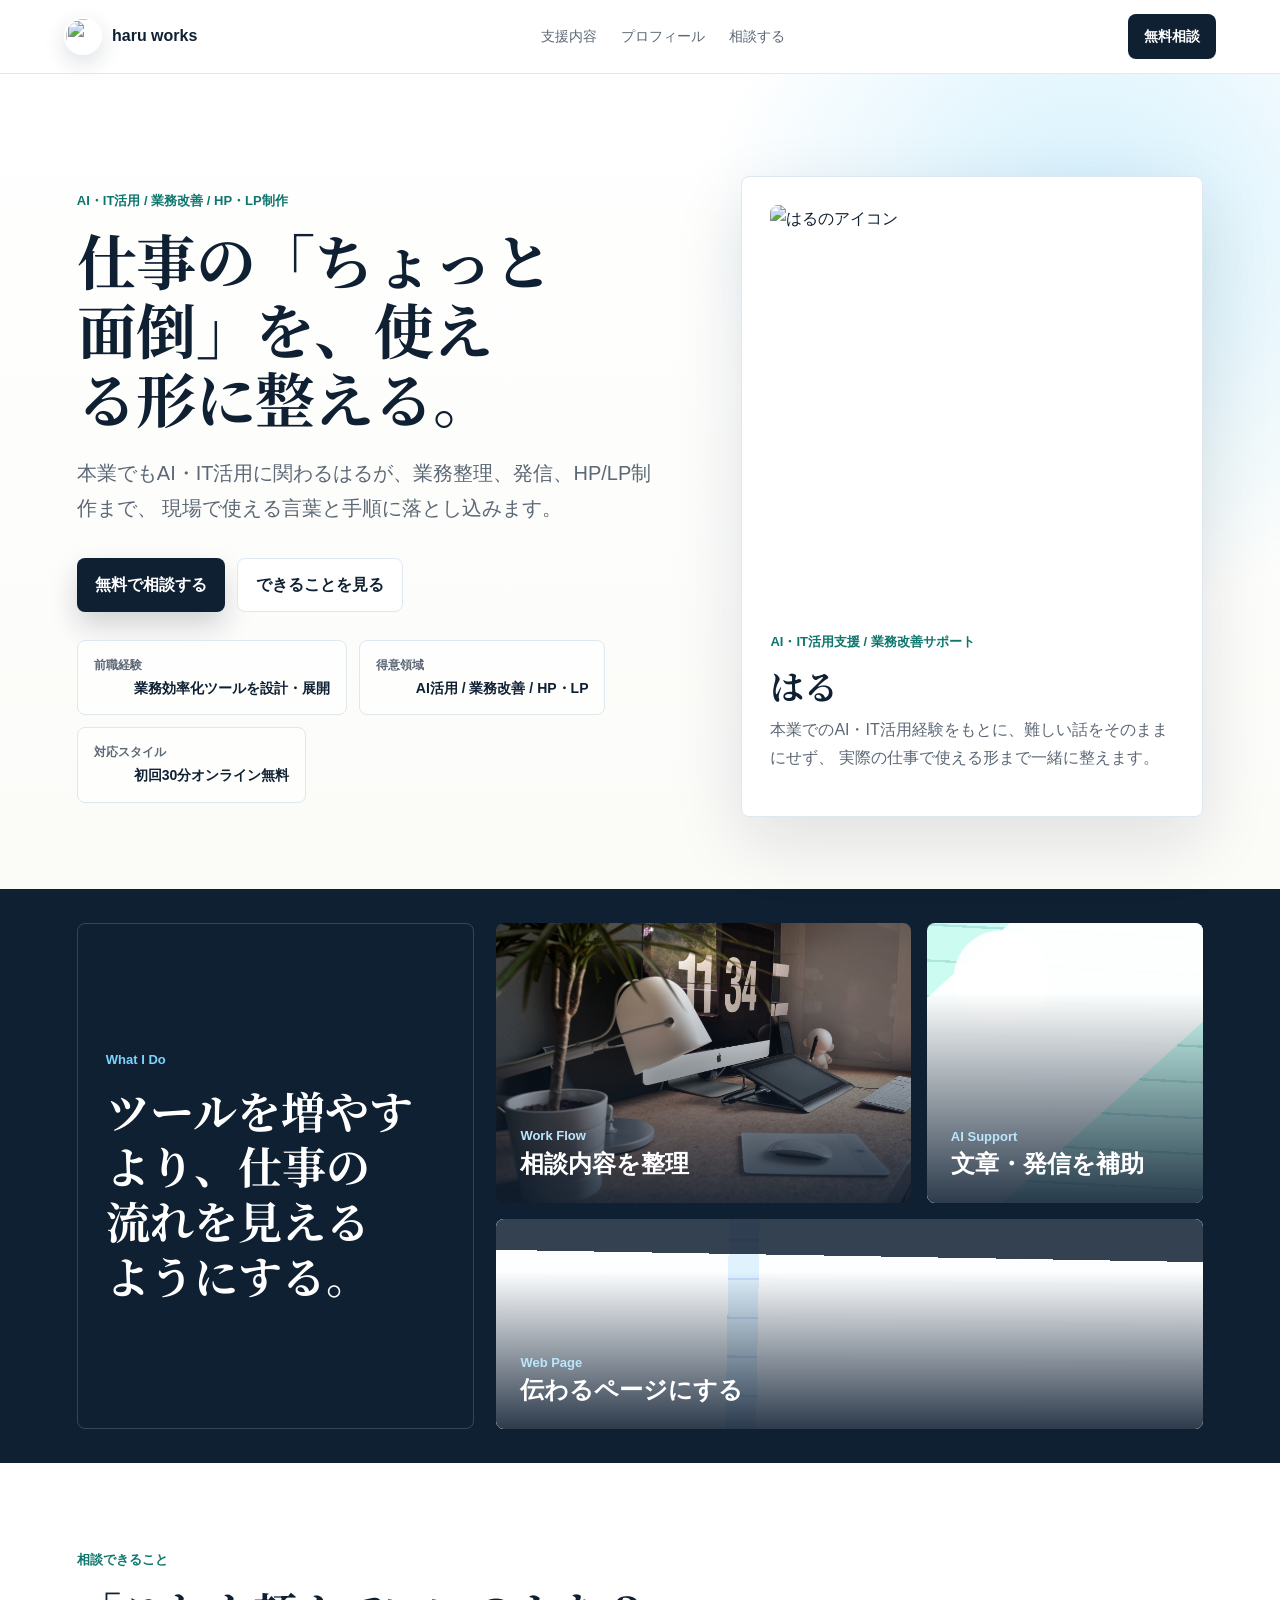
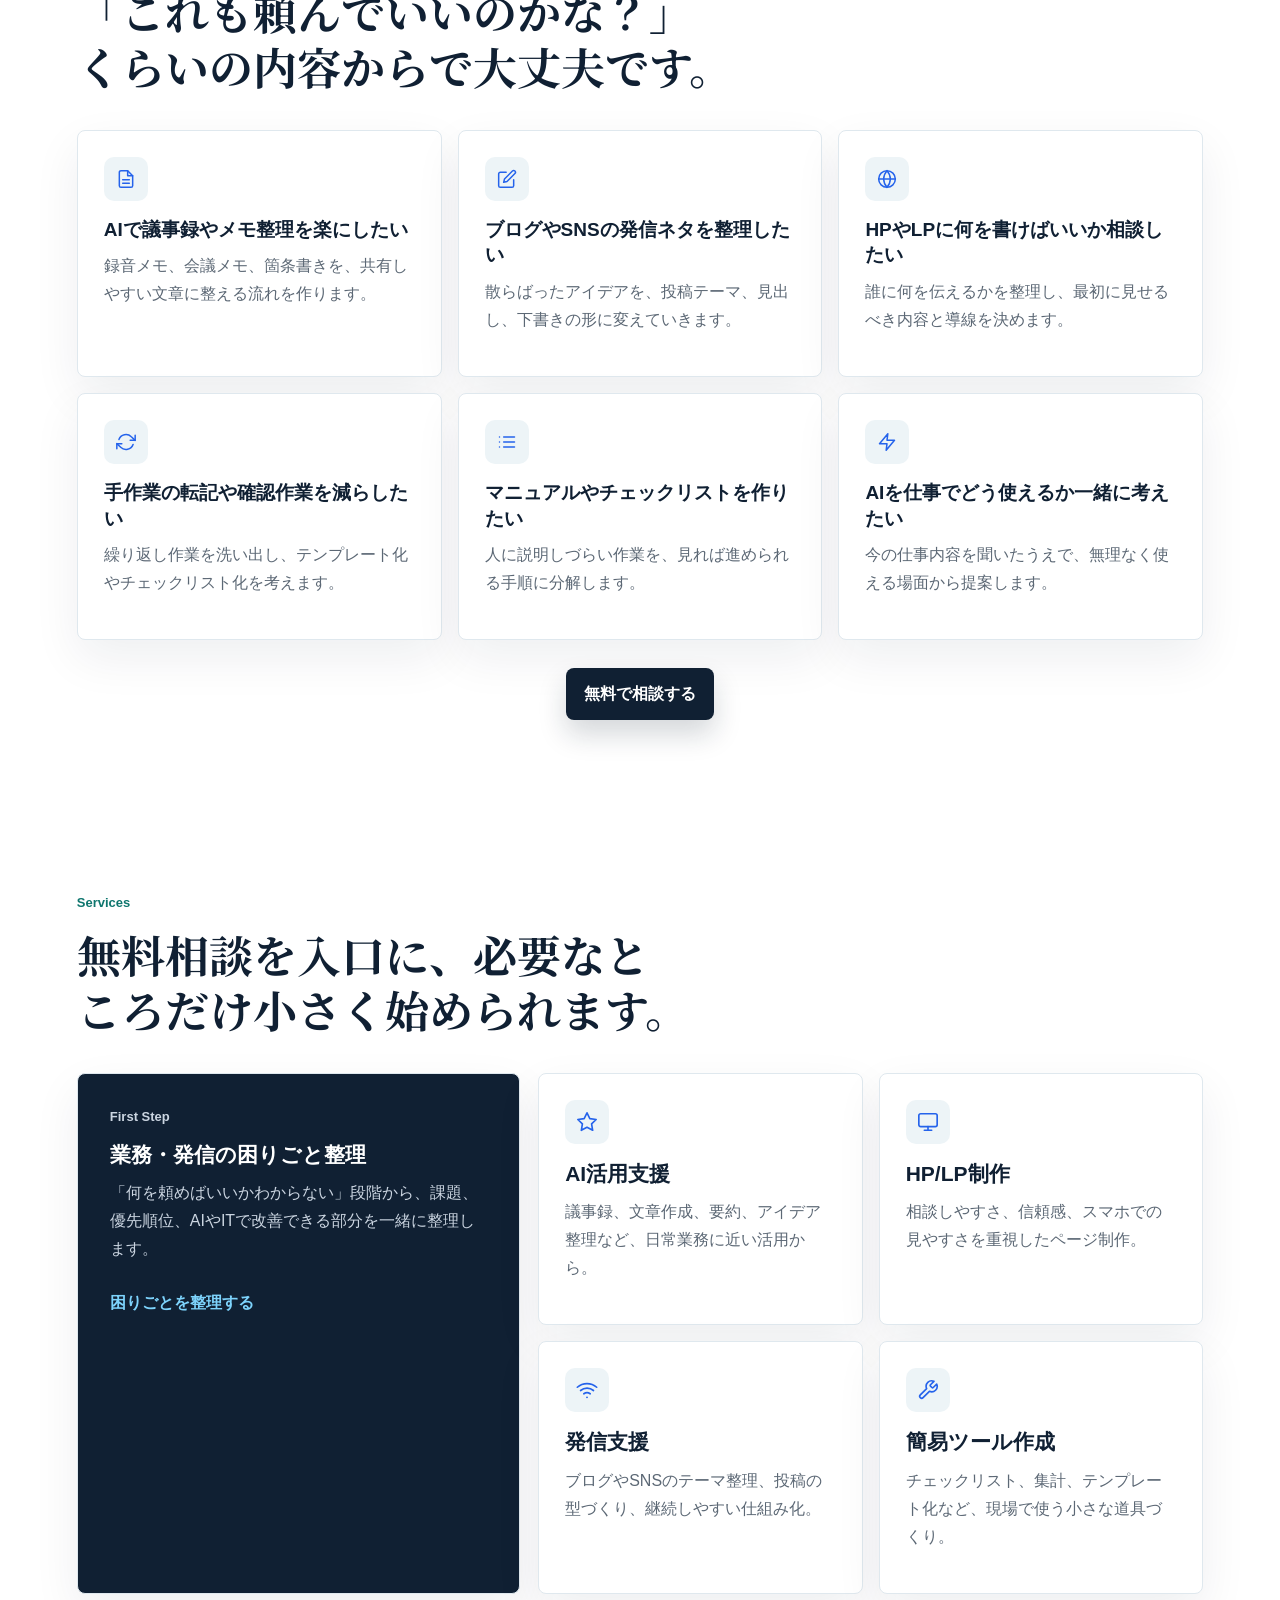
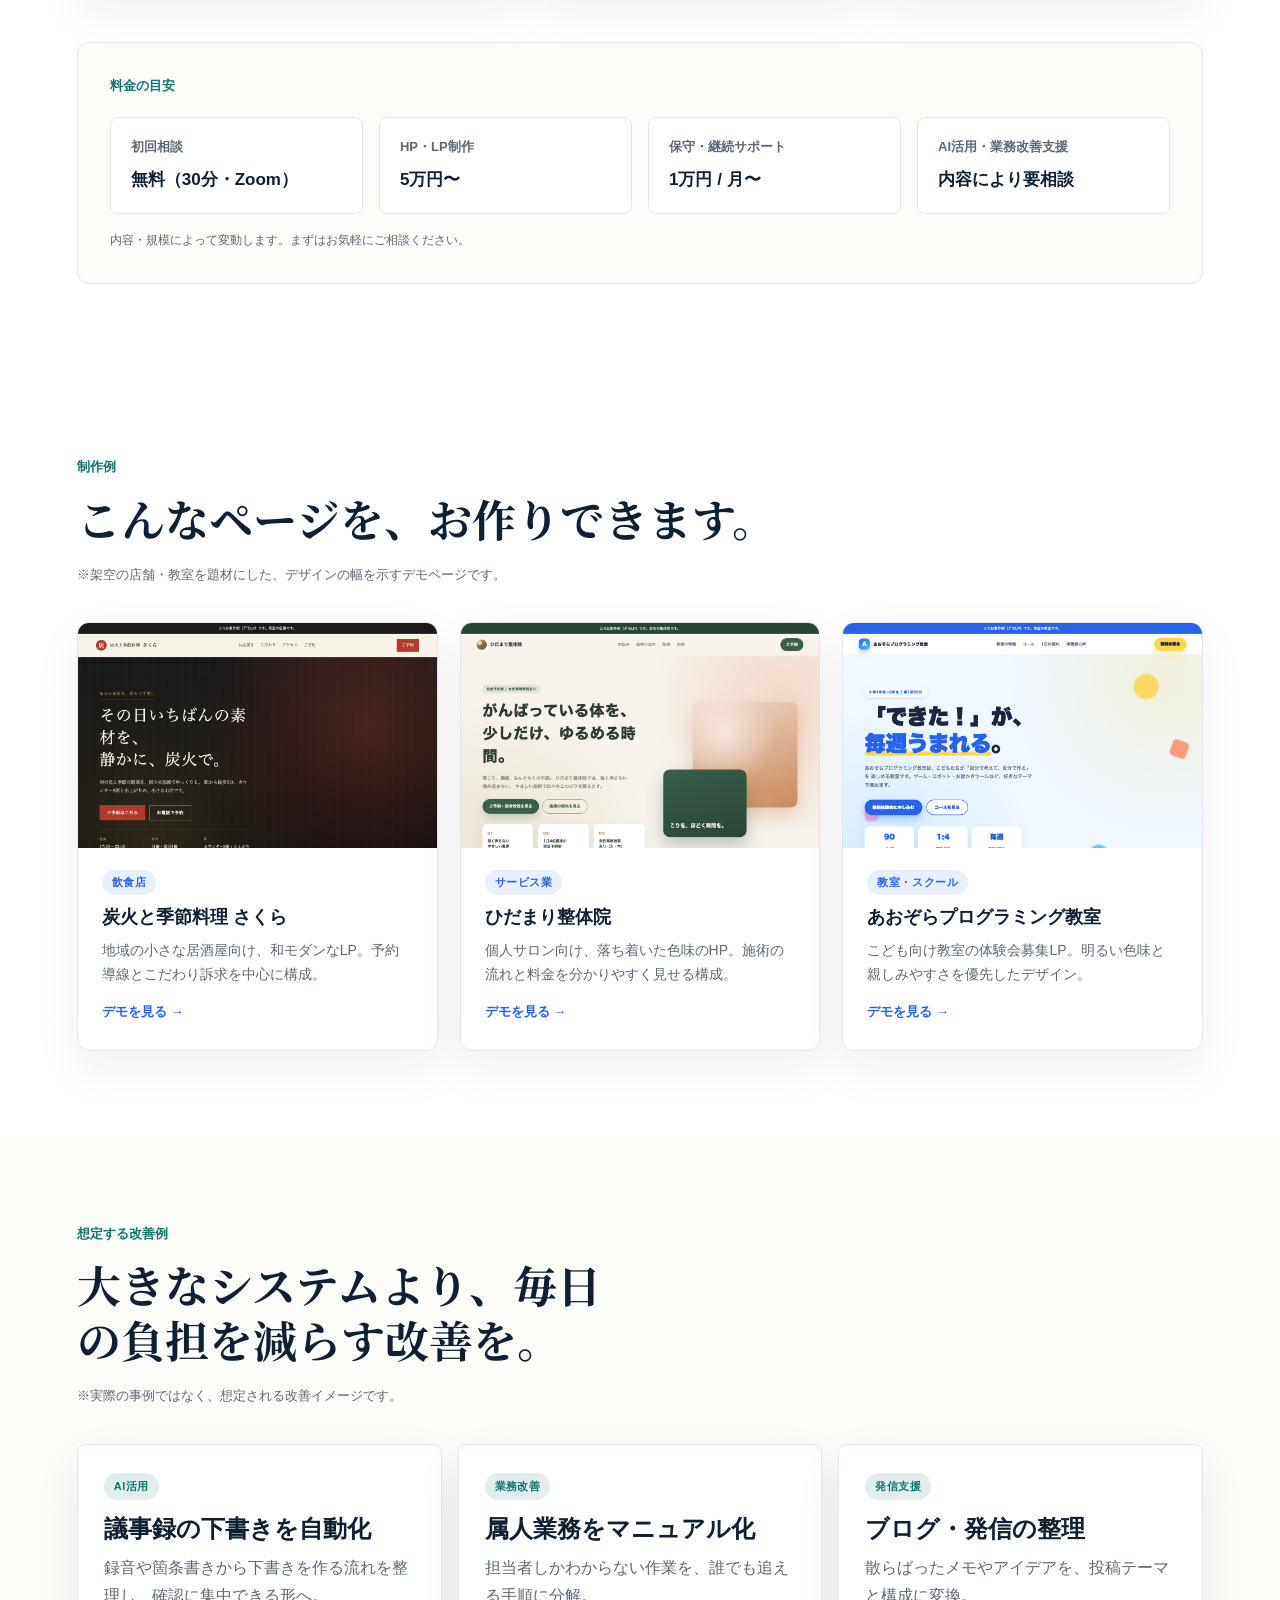
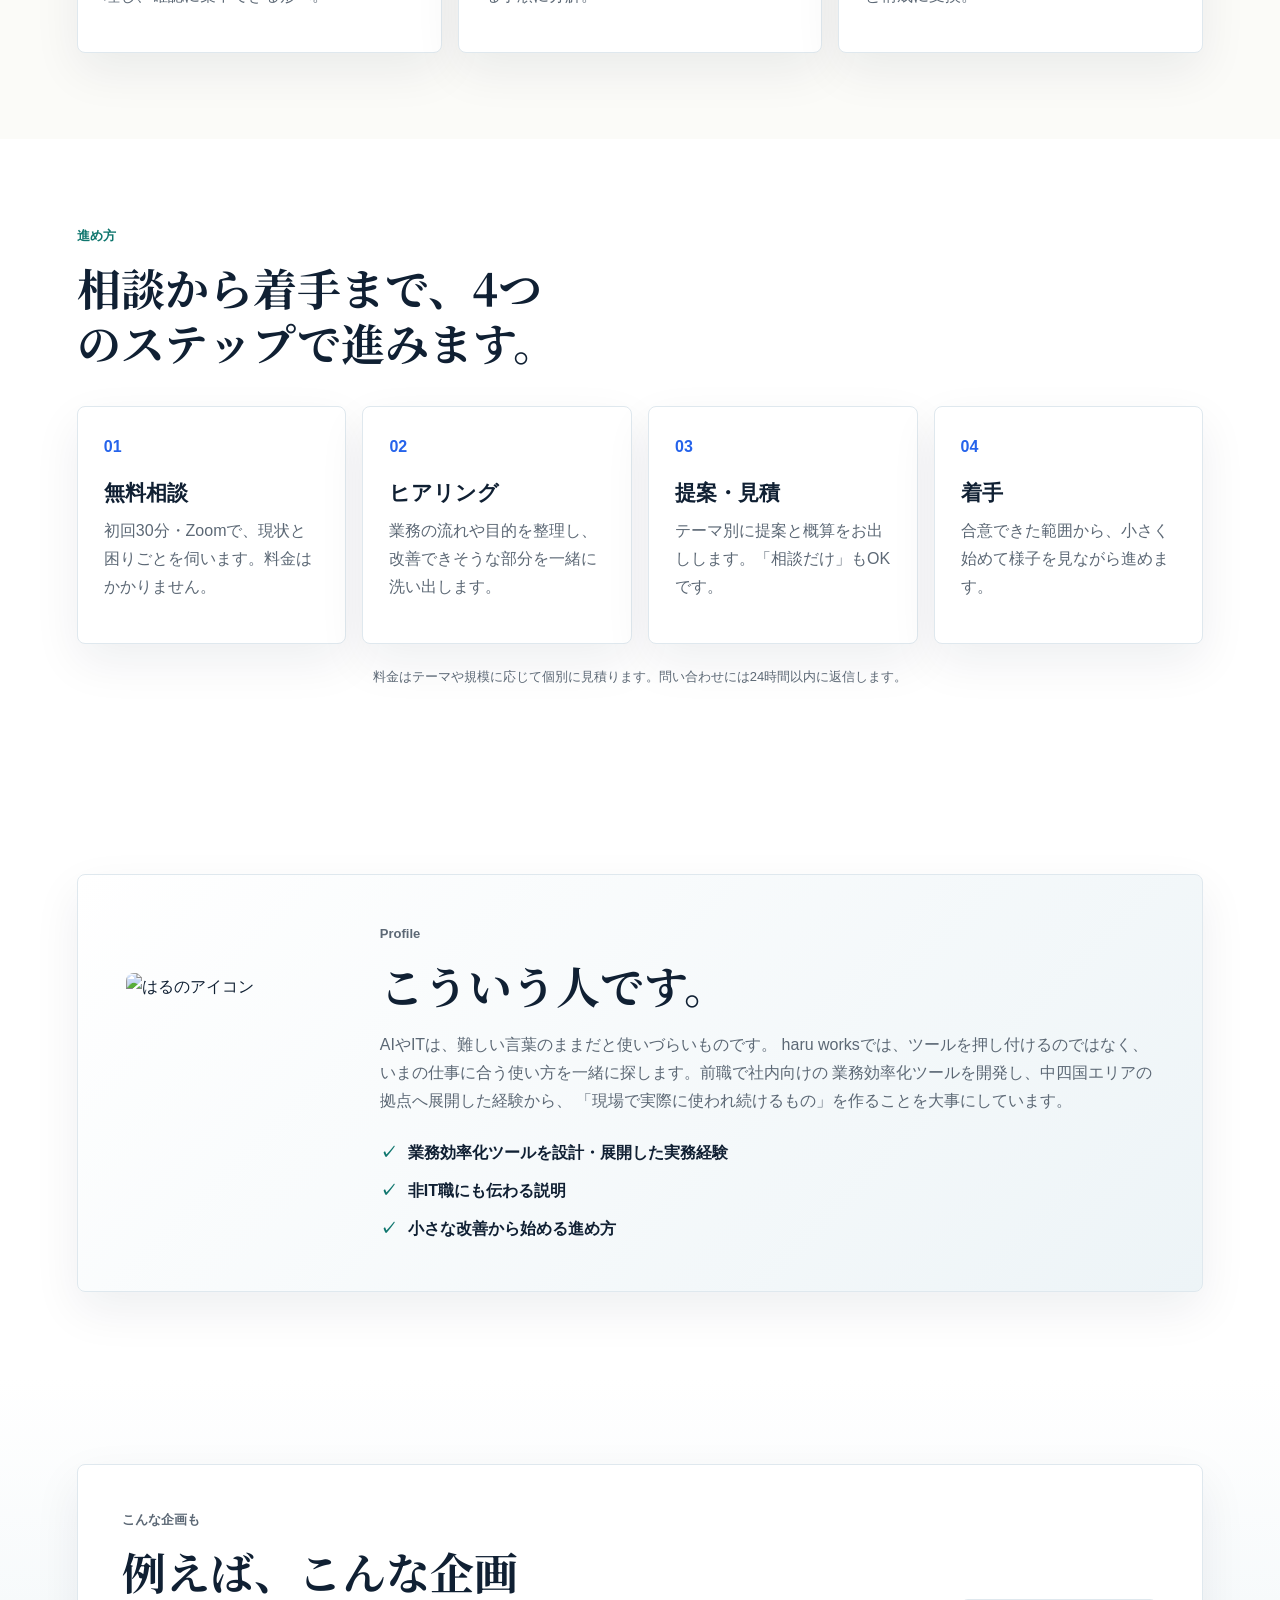
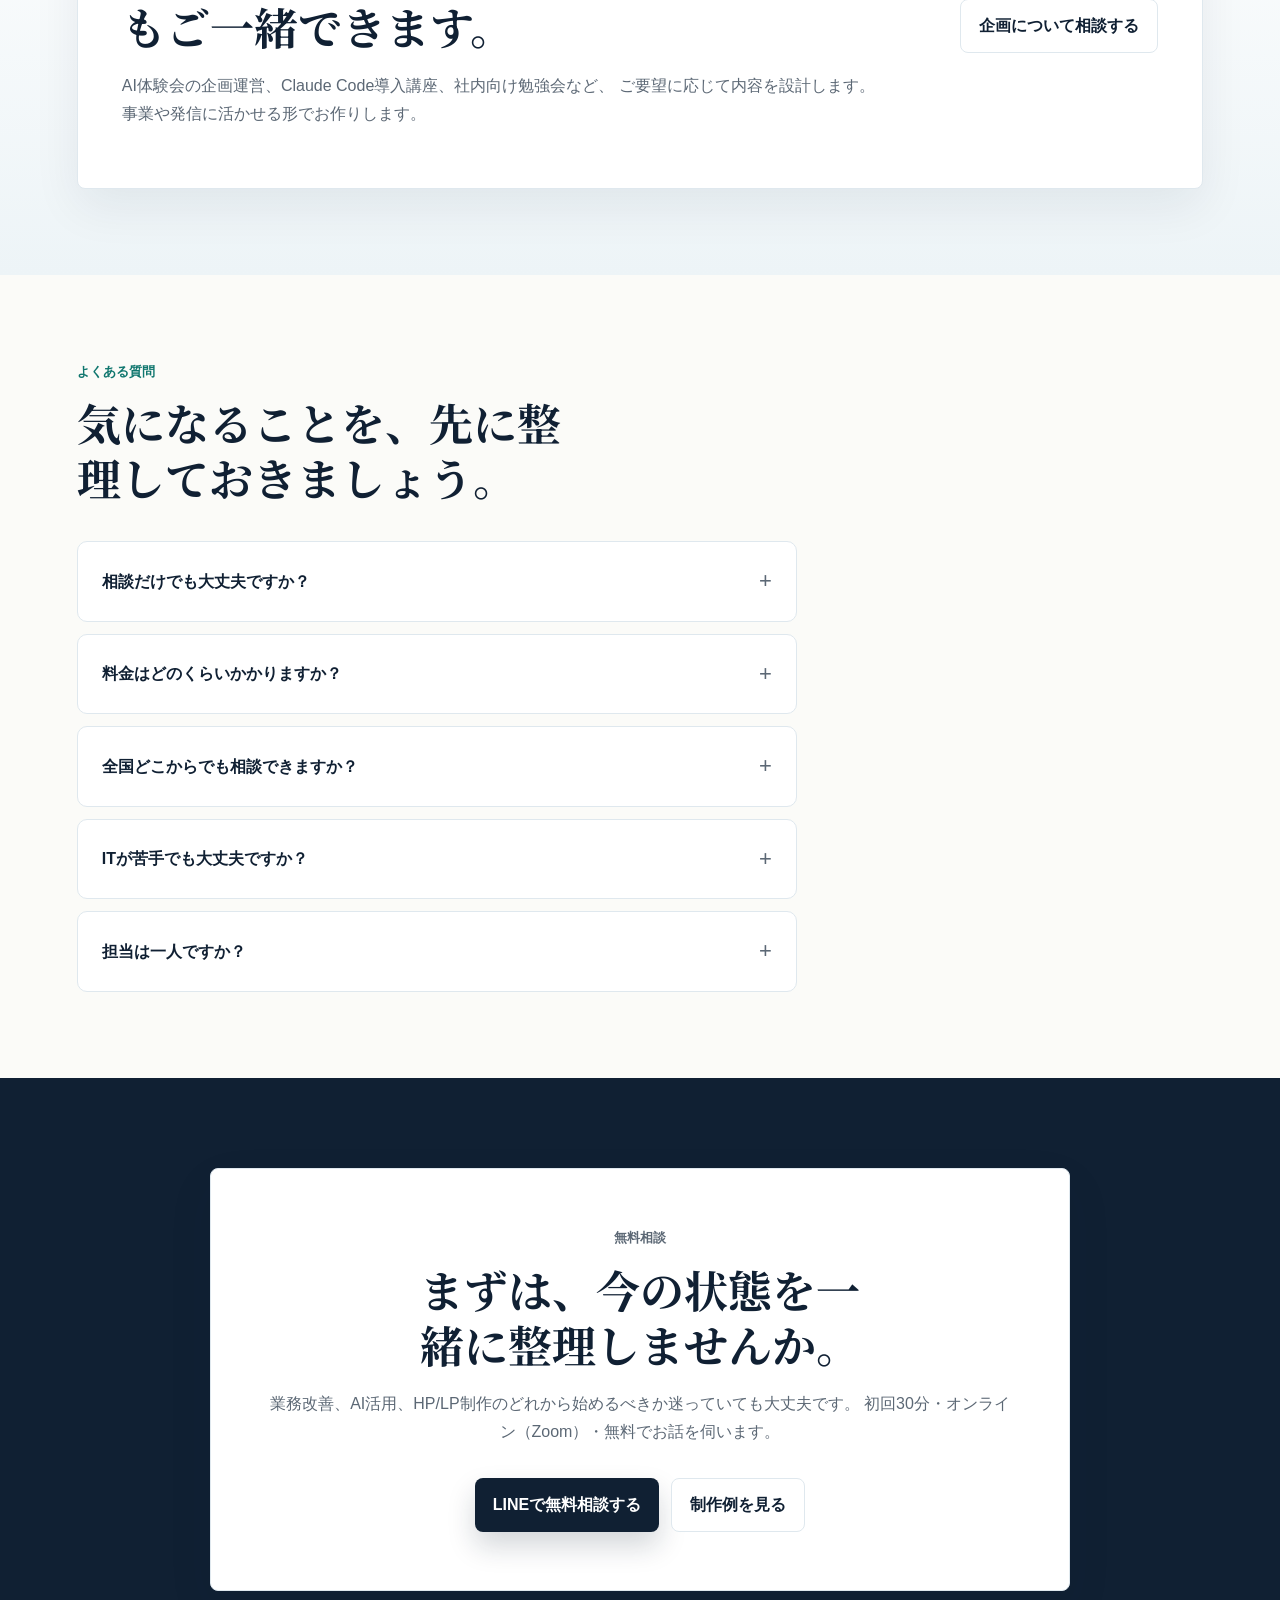
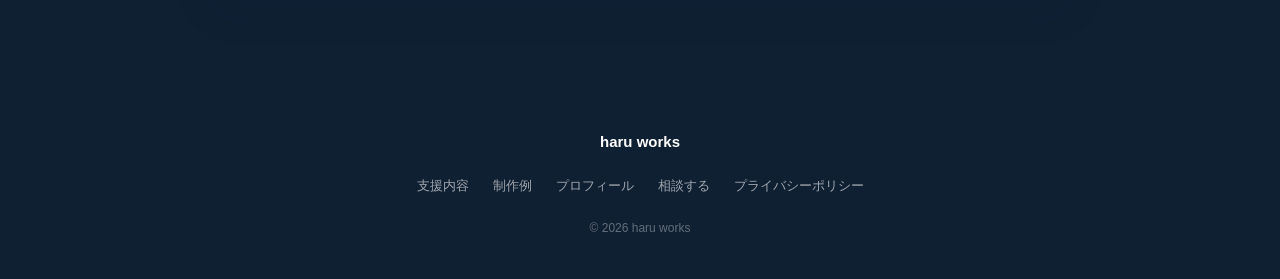
==== index.html @ 7f7604fd "feat: ホーム画面アイコン対応（apple-touch-icon・manifest.json） Co-Authored-By: Claude Sonnet 4.6 <noreply@anthrop" ====
<!doctype html>
<html lang="ja">
  <head>
    <meta charset="utf-8">
    <meta name="viewport" content="width=device-width, initial-scale=1">
    <title>haru works | AI・IT活用と業務改善</title>
    <meta
      name="description"
      content="AI・IT活用、業務改善、HP/LP制作をやさしく支援します。日々の仕事や発信の困りごとを整理し、使える形に整えます。"
    >
    <link rel="icon" href="assets/haru-icon.png" type="image/png">
    <link rel="apple-touch-icon" href="assets/haru-icon.png">
    <link rel="manifest" href="manifest.json">
    <meta name="theme-color" content="#0F172A">
    <!-- OGP -->
    <meta property="og:type" content="website">
    <meta property="og:title" content="haru works | AI・IT活用と業務改善">
    <meta property="og:description" content="AI・IT活用、業務改善、HP/LP制作をやさしく支援します。日々の仕事や発信の困りごとを整理し、使える形に整えます。">
    <meta property="og:url" content="https://haru-tool.github.io/haru-works/">
    <meta property="og:image" content="https://haru-tool.github.io/haru-works/assets/workspace.jpg">
    <meta property="og:locale" content="ja_JP">
    <meta property="og:site_name" content="haru works">
    <!-- Twitter Card -->
    <meta name="twitter:card" content="summary_large_image">
    <meta name="twitter:title" content="haru works | AI・IT活用と業務改善">
    <meta name="twitter:description" content="AI・IT活用、業務改善、HP/LP制作をやさしく支援します。日々の仕事や発信の困りごとを整理し、使える形に整えます。">
    <meta name="twitter:image" content="https://haru-tool.github.io/haru-works/assets/workspace.jpg">
    <link rel="preconnect" href="https://fonts.googleapis.com">
    <link rel="preconnect" href="https://fonts.gstatic.com" crossorigin>
    <link rel="stylesheet" href="styles.css">
  </head>
  <body>
    <header class="site-header">
      <a class="brand" href="#top" aria-label="haru works トップへ">
        <img src="assets/haru-icon.png" alt="" class="brand-avatar">
        <span>haru works</span>
      </a>
      <nav class="nav" aria-label="主要メニュー">
        <a href="#services">支援内容</a>
        <a href="#profile">プロフィール</a>
        <a href="#contact">相談する</a>
      </nav>
      <a class="header-cta" href="#contact">無料相談</a>
    </header>

    <main id="top">
      <section class="hero">
        <div class="hero-copy">
          <p class="eyebrow">AI・IT活用 / 業務改善 / HP・LP制作</p>
          <h1>仕事の「ちょっと面倒」を、使える形に整える。</h1>
          <p class="lead">
            本業でもAI・IT活用に関わるはるが、業務整理、発信、HP/LP制作まで、
            現場で使える言葉と手順に落とし込みます。
          </p>
          <div class="hero-actions">
            <a class="button primary" href="#contact">無料で相談する</a>
            <a class="button secondary" href="#services">できることを見る</a>
          </div>
          <dl class="hero-proof">
            <div>
              <dt>前職経験</dt>
              <dd>業務効率化ツールを設計・展開</dd>
            </div>
            <div>
              <dt>得意領域</dt>
              <dd>AI活用 / 業務改善 / HP・LP</dd>
            </div>
            <div>
              <dt>対応スタイル</dt>
              <dd>初回30分オンライン無料</dd>
            </div>
          </dl>
        </div>

        <aside class="profile-card" aria-label="担当者プロフィール">
          <img src="assets/haru-icon.png" alt="はるのアイコン" class="profile-image">
          <div>
            <p class="role">AI・IT活用支援 / 業務改善サポート</p>
            <h2>はる</h2>
            <p>
              本業でのAI・IT活用経験をもとに、難しい話をそのままにせず、
              実際の仕事で使える形まで一緒に整えます。
            </p>
          </div>
        </aside>
      </section>

      <section class="visual-band" aria-label="支援の雰囲気">
        <div class="visual-copy">
          <p class="eyebrow">What I Do</p>
          <h2>ツールを増やすより、仕事の流れを見えるようにする。</h2>
        </div>
        <div class="visual-grid">
          <div class="visual-photo">
            <img src="assets/workspace.jpg" alt="ノートとパソコンが置かれた作業机">
            <div>
              <span>Work Flow</span>
              <strong>相談内容を整理</strong>
            </div>
          </div>
          <div class="visual-card note-card">
            <span>AI Support</span>
            <strong>文章・発信を補助</strong>
          </div>
          <div class="visual-card site-card">
            <span>Web Page</span>
            <strong>伝わるページにする</strong>
          </div>
        </div>
      </section>

      <section class="section examples" id="examples">
        <div class="section-heading">
          <p class="eyebrow">相談できること</p>
          <h2>「これも頼んでいいのかな？」くらいの内容からで大丈夫です。</h2>
        </div>
        <div class="example-grid">
          <article class="reveal">
            <div class="card-icon" aria-hidden="true">
              <svg width="20" height="20" viewBox="0 0 24 24" fill="none" stroke="currentColor" stroke-width="1.8" stroke-linecap="round" stroke-linejoin="round"><path d="M14 2H6a2 2 0 0 0-2 2v16a2 2 0 0 0 2 2h12a2 2 0 0 0 2-2V8z"/><polyline points="14 2 14 8 20 8"/><line x1="16" y1="13" x2="8" y2="13"/><line x1="16" y1="17" x2="8" y2="17"/></svg>
            </div>
            <h3>AIで議事録やメモ整理を楽にしたい</h3>
            <p>録音メモ、会議メモ、箇条書きを、共有しやすい文章に整える流れを作ります。</p>
          </article>
          <article class="reveal">
            <div class="card-icon" aria-hidden="true">
              <svg width="20" height="20" viewBox="0 0 24 24" fill="none" stroke="currentColor" stroke-width="1.8" stroke-linecap="round" stroke-linejoin="round"><path d="M11 4H4a2 2 0 0 0-2 2v14a2 2 0 0 0 2 2h14a2 2 0 0 0 2-2v-7"/><path d="M18.5 2.5a2.121 2.121 0 0 1 3 3L12 15l-4 1 1-4 9.5-9.5z"/></svg>
            </div>
            <h3>ブログやSNSの発信ネタを整理したい</h3>
            <p>散らばったアイデアを、投稿テーマ、見出し、下書きの形に変えていきます。</p>
          </article>
          <article class="reveal">
            <div class="card-icon" aria-hidden="true">
              <svg width="20" height="20" viewBox="0 0 24 24" fill="none" stroke="currentColor" stroke-width="1.8" stroke-linecap="round" stroke-linejoin="round"><circle cx="12" cy="12" r="10"/><line x1="2" y1="12" x2="22" y2="12"/><path d="M12 2a15.3 15.3 0 0 1 4 10 15.3 15.3 0 0 1-4 10 15.3 15.3 0 0 1-4-10 15.3 15.3 0 0 1 4-10z"/></svg>
            </div>
            <h3>HPやLPに何を書けばいいか相談したい</h3>
            <p>誰に何を伝えるかを整理し、最初に見せるべき内容と導線を決めます。</p>
          </article>
          <article class="reveal">
            <div class="card-icon" aria-hidden="true">
              <svg width="20" height="20" viewBox="0 0 24 24" fill="none" stroke="currentColor" stroke-width="1.8" stroke-linecap="round" stroke-linejoin="round"><polyline points="23 4 23 10 17 10"/><polyline points="1 20 1 14 7 14"/><path d="M3.51 9a9 9 0 0 1 14.85-3.36L23 10M1 14l4.64 4.36A9 9 0 0 0 20.49 15"/></svg>
            </div>
            <h3>手作業の転記や確認作業を減らしたい</h3>
            <p>繰り返し作業を洗い出し、テンプレート化やチェックリスト化を考えます。</p>
          </article>
          <article class="reveal">
            <div class="card-icon" aria-hidden="true">
              <svg width="20" height="20" viewBox="0 0 24 24" fill="none" stroke="currentColor" stroke-width="1.8" stroke-linecap="round" stroke-linejoin="round"><line x1="8" y1="6" x2="21" y2="6"/><line x1="8" y1="12" x2="21" y2="12"/><line x1="8" y1="18" x2="21" y2="18"/><line x1="3" y1="6" x2="3.01" y2="6"/><line x1="3" y1="12" x2="3.01" y2="12"/><line x1="3" y1="18" x2="3.01" y2="18"/></svg>
            </div>
            <h3>マニュアルやチェックリストを作りたい</h3>
            <p>人に説明しづらい作業を、見れば進められる手順に分解します。</p>
          </article>
          <article class="reveal">
            <div class="card-icon" aria-hidden="true">
              <svg width="20" height="20" viewBox="0 0 24 24" fill="none" stroke="currentColor" stroke-width="1.8" stroke-linecap="round" stroke-linejoin="round"><polygon points="13 2 3 14 12 14 11 22 21 10 12 10 13 2"/></svg>
            </div>
            <h3>AIを仕事でどう使えるか一緒に考えたい</h3>
            <p>今の仕事内容を聞いたうえで、無理なく使える場面から提案します。</p>
          </article>
        </div>
        <div class="section-cta">
          <a class="button primary" href="#contact">無料で相談する</a>
        </div>
      </section>

      <section class="section services" id="services">
        <div class="section-heading">
          <p class="eyebrow">Services</p>
          <h2>無料相談を入口に、必要なところだけ小さく始められます。</h2>
        </div>
        <div class="service-layout">
          <article class="service-main">
            <p class="tag">First Step</p>
            <h3>業務・発信の困りごと整理</h3>
            <p>
              「何を頼めばいいかわからない」段階から、課題、優先順位、AIやITで改善できる部分を一緒に整理します。
            </p>
            <a href="#contact">困りごとを整理する</a>
          </article>
          <div class="service-grid">
            <article class="reveal">
              <div class="card-icon" aria-hidden="true">
                <svg width="22" height="22" viewBox="0 0 24 24" fill="none" stroke="currentColor" stroke-width="1.8" stroke-linecap="round" stroke-linejoin="round"><polygon points="12 2 15.09 8.26 22 9.27 17 14.14 18.18 21.02 12 17.77 5.82 21.02 7 14.14 2 9.27 8.91 8.26 12 2"/></svg>
              </div>
              <h3>AI活用支援</h3>
              <p>議事録、文章作成、要約、アイデア整理など、日常業務に近い活用から。</p>
            </article>
            <article class="reveal">
              <div class="card-icon" aria-hidden="true">
                <svg width="22" height="22" viewBox="0 0 24 24" fill="none" stroke="currentColor" stroke-width="1.8" stroke-linecap="round" stroke-linejoin="round"><rect x="2" y="3" width="20" height="14" rx="2"/><line x1="8" y1="21" x2="16" y2="21"/><line x1="12" y1="17" x2="12" y2="21"/></svg>
              </div>
              <h3>HP/LP制作</h3>
              <p>相談しやすさ、信頼感、スマホでの見やすさを重視したページ制作。</p>
            </article>
            <article class="reveal">
              <div class="card-icon" aria-hidden="true">
                <svg width="22" height="22" viewBox="0 0 24 24" fill="none" stroke="currentColor" stroke-width="1.8" stroke-linecap="round" stroke-linejoin="round"><path d="M5 12.55a11 11 0 0 1 14.08 0"/><path d="M1.42 9a16 16 0 0 1 21.16 0"/><path d="M8.53 16.11a6 6 0 0 1 6.95 0"/><circle cx="12" cy="20" r="1" fill="currentColor" stroke="none"/></svg>
              </div>
              <h3>発信支援</h3>
              <p>ブログやSNSのテーマ整理、投稿の型づくり、継続しやすい仕組み化。</p>
            </article>
            <article class="reveal">
              <div class="card-icon" aria-hidden="true">
                <svg width="22" height="22" viewBox="0 0 24 24" fill="none" stroke="currentColor" stroke-width="1.8" stroke-linecap="round" stroke-linejoin="round"><path d="M14.7 6.3a1 1 0 0 0 0 1.4l1.6 1.6a1 1 0 0 0 1.4 0l3.77-3.77a6 6 0 0 1-7.94 7.94l-6.91 6.91a2.12 2.12 0 0 1-3-3l6.91-6.91a6 6 0 0 1 7.94-7.94l-3.76 3.76z"/></svg>
              </div>
              <h3>簡易ツール作成</h3>
              <p>チェックリスト、集計、テンプレート化など、現場で使う小さな道具づくり。</p>
            </article>
          </div>
        </div>
        <div class="price-note reveal">
          <p class="price-note-label">料金の目安</p>
          <div class="price-grid">
            <div class="price-item">
              <strong>初回相談</strong>
              <span>無料（30分・Zoom）</span>
            </div>
            <div class="price-item">
              <strong>HP・LP制作</strong>
              <span>5万円〜</span>
            </div>
            <div class="price-item">
              <strong>保守・継続サポート</strong>
              <span>1万円 / 月〜</span>
            </div>
            <div class="price-item">
              <strong>AI活用・業務改善支援</strong>
              <span>内容により要相談</span>
            </div>
          </div>
          <p class="price-sub">内容・規模によって変動します。まずはお気軽にご相談ください。</p>
        </div>
      </section>

      <section class="section works" id="works">
        <div class="section-heading">
          <p class="eyebrow">制作例</p>
          <h2>こんなページを、お作りできます。</h2>
          <p class="section-note">※架空の店舗・教室を題材にした、デザインの幅を示すデモページです。</p>
        </div>
        <div class="works-grid">
          <a class="work-card" href="works/restaurant/index.html">
            <div class="work-thumb" aria-hidden="true">
              <img src="assets/thumb-restaurant.png" alt="炭火と季節料理 さくら デモページ">
            </div>
            <div class="work-body">
              <span class="work-tag">飲食店</span>
              <h3>炭火と季節料理 さくら</h3>
              <p>地域の小さな居酒屋向け、和モダンなLP。予約導線とこだわり訴求を中心に構成。</p>
              <span class="work-link">デモを見る →</span>
            </div>
          </a>
          <a class="work-card" href="works/clinic/index.html">
            <div class="work-thumb" aria-hidden="true">
              <img src="assets/thumb-clinic.png" alt="ひだまり整体院 デモページ">
            </div>
            <div class="work-body">
              <span class="work-tag">サービス業</span>
              <h3>ひだまり整体院</h3>
              <p>個人サロン向け、落ち着いた色味のHP。施術の流れと料金を分かりやすく見せる構成。</p>
              <span class="work-link">デモを見る →</span>
            </div>
          </a>
          <a class="work-card" href="works/school/index.html">
            <div class="work-thumb" aria-hidden="true">
              <img src="assets/thumb-school.png" alt="あおぞらプログラミング教室 デモページ">
            </div>
            <div class="work-body">
              <span class="work-tag">教室・スクール</span>
              <h3>あおぞらプログラミング教室</h3>
              <p>こども向け教室の体験会募集LP。明るい色味と親しみやすさを優先したデザイン。</p>
              <span class="work-link">デモを見る →</span>
            </div>
          </a>
        </div>
      </section>

      <section class="section cases" id="cases">
        <div class="section-heading">
          <p class="eyebrow">想定する改善例</p>
          <h2>大きなシステムより、毎日の負担を減らす改善を。</h2>
          <p class="section-note">※実際の事例ではなく、想定される改善イメージです。</p>
        </div>
        <div class="case-grid">
          <article class="reveal">
            <span class="case-tag">AI活用</span>
            <strong>議事録の下書きを自動化</strong>
            <p>録音や箇条書きから下書きを作る流れを整理し、確認に集中できる形へ。</p>
          </article>
          <article class="reveal">
            <span class="case-tag">業務改善</span>
            <strong>属人業務をマニュアル化</strong>
            <p>担当者しかわからない作業を、誰でも追える手順に分解。</p>
          </article>
          <article class="reveal">
            <span class="case-tag">発信支援</span>
            <strong>ブログ・発信の整理</strong>
            <p>散らばったメモやアイデアを、投稿テーマと構成に変換。</p>
          </article>
        </div>
      </section>

      <section class="section steps" id="steps">
        <div class="section-heading">
          <p class="eyebrow">進め方</p>
          <h2>相談から着手まで、4つのステップで進みます。</h2>
        </div>
        <div class="step-grid">
          <article>
            <span class="step-num">01</span>
            <h3>無料相談</h3>
            <p>初回30分・Zoomで、現状と困りごとを伺います。料金はかかりません。</p>
          </article>
          <article>
            <span class="step-num">02</span>
            <h3>ヒアリング</h3>
            <p>業務の流れや目的を整理し、改善できそうな部分を一緒に洗い出します。</p>
          </article>
          <article>
            <span class="step-num">03</span>
            <h3>提案・見積</h3>
            <p>テーマ別に提案と概算をお出しします。「相談だけ」もOKです。</p>
          </article>
          <article>
            <span class="step-num">04</span>
            <h3>着手</h3>
            <p>合意できた範囲から、小さく始めて様子を見ながら進めます。</p>
          </article>
        </div>
        <p class="steps-note">料金はテーマや規模に応じて個別に見積ります。問い合わせには24時間以内に返信します。</p>
      </section>

      <section class="section profile" id="profile">
        <div class="profile-panel">
          <img src="assets/haru-icon.png" alt="はるのアイコン" class="profile-large">
          <div>
            <p class="eyebrow">Profile</p>
            <h2>こういう人です。</h2>
            <p>
              AIやITは、難しい言葉のままだと使いづらいものです。
              haru worksでは、ツールを押し付けるのではなく、
              いまの仕事に合う使い方を一緒に探します。前職で社内向けの
              業務効率化ツールを開発し、中四国エリアの拠点へ展開した経験から、
              「現場で実際に使われ続けるもの」を作ることを大事にしています。
            </p>
            <ul class="check-list">
              <li>業務効率化ツールを設計・展開した実務経験</li>
              <li>非IT職にも伝わる説明</li>
              <li>小さな改善から始める進め方</li>
            </ul>
          </div>
        </div>
      </section>

      <section class="section seminar" id="seminar">
        <div class="seminar-box">
          <div>
            <p class="eyebrow">こんな企画も</p>
            <h2>例えば、こんな企画もご一緒できます。</h2>
            <p>
              AI体験会の企画運営、Claude Code導入講座、社内向け勉強会など、
              ご要望に応じて内容を設計します。事業や発信に活かせる形でお作りします。
            </p>
          </div>
          <a class="button secondary" href="#contact">企画について相談する</a>
        </div>
      </section>

      <section class="section faq" id="faq">
        <div class="section-heading reveal">
          <p class="eyebrow">よくある質問</p>
          <h2>気になることを、先に整理しておきましょう。</h2>
        </div>
        <div class="faq-list">
          <details class="faq-item reveal">
            <summary>相談だけでも大丈夫ですか？</summary>
            <p>はい、相談のみでも歓迎です。「何から始めればいいか整理したい」「話を聞いてみたい」という段階からお気軽にどうぞ。契約を急かすことはありません。</p>
          </details>
          <details class="faq-item reveal">
            <summary>料金はどのくらいかかりますか？</summary>
            <p>内容と規模によって異なるため、まず無料相談でご状況をお聞きしたうえで見積もりをお出しします。HP・LP制作は5万円〜を目安にしています。</p>
          </details>
          <details class="faq-item reveal">
            <summary>全国どこからでも相談できますか？</summary>
            <p>はい。初回相談・継続サポートともにオンライン（Zoom）対応です。地域を問わずご相談いただけます。</p>
          </details>
          <details class="faq-item reveal">
            <summary>ITが苦手でも大丈夫ですか？</summary>
            <p>むしろITが苦手な方のためのサービスです。専門用語を使わず、いまの仕事に合わせた言葉と手順で進めます。</p>
          </details>
          <details class="faq-item reveal">
            <summary>担当は一人ですか？</summary>
            <p>はい、はるが一人で対応します。窓口から納品まで同じ人間が担当するため、都度説明し直す手間がありません。</p>
          </details>
        </div>
      </section>

      <section class="contact" id="contact">
        <div class="contact-box">
          <p class="eyebrow">無料相談</p>
          <h2>まずは、今の状態を一緒に整理しませんか。</h2>
          <p>
            業務改善、AI活用、HP/LP制作のどれから始めるべきか迷っていても大丈夫です。
            初回30分・オンライン（Zoom）・無料でお話を伺います。
          </p>
          <div class="hero-actions">
            <a class="button primary" href="https://lin.ee/vRbwvXH" target="_blank" rel="noopener">LINEで無料相談する</a>
            <a class="button secondary" href="#works">制作例を見る</a>
          </div>
        </div>
      </section>
    </main>

    <footer class="site-footer">
      <div class="footer-inner">
        <span class="footer-brand">haru works</span>
        <nav class="footer-nav">
          <a href="#services">支援内容</a>
          <a href="#works">制作例</a>
          <a href="#profile">プロフィール</a>
          <a href="#contact">相談する</a>
          <a href="privacy.html">プライバシーポリシー</a>
        </nav>
        <p class="footer-copy">© 2026 haru works</p>
      </div>
    </footer>

    <a class="mobile-cta" href="https://lin.ee/vRbwvXH" target="_blank" rel="noopener" aria-label="LINEで無料相談する">LINEで無料相談する</a>
    <script>
      (function () {
        document.body.classList.add('js-animate');
        var selectors = [
          '.section-heading',
          '.work-card',
          '.step-grid article',
          '.profile-panel',
          '.seminar-box',
          '.contact-box',
          '.service-grid article',
          '.example-grid article',
          '.case-grid article',
          '.faq-item',
          '.price-note'
        ];
        var els = document.querySelectorAll(selectors.join(','));
        var io = new IntersectionObserver(function (entries) {
          entries.forEach(function (e) {
            if (e.isIntersecting) {
              e.target.classList.add('visible');
              io.unobserve(e.target);
            }
          });
        }, { threshold: 0.08 });
        els.forEach(function (el) {
          el.classList.add('reveal');
          io.observe(el);
        });
      })();
    </script>
  </body>
</html>
---- styles.css ----
@import url('https://fonts.googleapis.com/css2?family=Noto+Serif+JP:wght@400;700&display=swap');

:root {
  color-scheme: light;
  --base: #ffffff;
  --paper: #fbfbf8;
  --ink: #102033;
  --muted: #5c6875;
  --soft: #edf4f7;
  --line: #dfe8ee;
  --blue: #2563eb;
  --sky: #38bdf8;
  --green: #0f766e;
  --shadow: 0 24px 70px rgba(16, 32, 51, 0.12);
}

* {
  box-sizing: border-box;
}

html {
  scroll-behavior: smooth;
}

body {
  margin: 0;
  background: var(--base);
  color: var(--ink);
  font-family: -apple-system, BlinkMacSystemFont, "Segoe UI", sans-serif;
  line-height: 1.75;
}

a {
  color: inherit;
  text-decoration: none;
}

img {
  display: block;
  max-width: 100%;
}

.site-header {
  position: sticky;
  top: 0;
  z-index: 10;
  display: flex;
  align-items: center;
  justify-content: space-between;
  gap: 24px;
  padding: 14px clamp(20px, 5vw, 72px);
  background: rgba(255, 255, 255, 0.9);
  border-bottom: 1px solid rgba(223, 232, 238, 0.9);
  backdrop-filter: blur(18px);
}

.brand,
.nav,
.hero-actions,
.hero-proof,
.check-list {
  display: flex;
}

.brand {
  align-items: center;
  gap: 10px;
  font-weight: 800;
}

.brand-avatar {
  width: 38px;
  height: 38px;
  border: 2px solid white;
  border-radius: 50%;
  object-fit: cover;
  box-shadow: 0 8px 22px rgba(16, 32, 51, 0.14);
}

.nav {
  align-items: center;
  gap: 24px;
  color: var(--muted);
  font-size: 14px;
}

.header-cta,
.button {
  border-radius: 8px;
  font-weight: 800;
}

.header-cta {
  padding: 10px 16px;
  background: var(--ink);
  color: white;
  font-size: 14px;
}

.hero {
  display: grid;
  grid-template-columns: minmax(0, 1.12fr) minmax(320px, 0.88fr);
  gap: clamp(32px, 6vw, 78px);
  align-items: center;
  padding: clamp(64px, 8vw, 116px) clamp(20px, 6vw, 88px) 72px;
  background:
    radial-gradient(circle at 85% 20%, rgba(56, 189, 248, 0.22), transparent 30%),
    linear-gradient(180deg, #ffffff 0%, var(--paper) 100%);
}

.hero-copy {
  max-width: 780px;
}

.eyebrow,
.role,
.tag {
  margin: 0 0 12px;
  color: var(--green);
  font-size: 13px;
  font-weight: 900;
  letter-spacing: 0;
}

h1,
h2,
h3,
p,
dl,
dd {
  margin-top: 0;
}

h1 {
  max-width: 760px;
  margin-bottom: 24px;
  font-family: 'Noto Serif JP', serif;
  font-size: clamp(36px, 5vw, 60px);
  line-height: 1.15;
  letter-spacing: -0.01em;
  text-wrap: balance;
}

h2 {
  margin-bottom: 18px;
  font-family: 'Noto Serif JP', serif;
  font-size: clamp(26px, 3.6vw, 44px);
  line-height: 1.25;
  letter-spacing: 0;
  text-wrap: balance;
}

h3 {
  margin-bottom: 10px;
  font-size: 21px;
  line-height: 1.35;
}

.lead {
  max-width: 650px;
  color: var(--muted);
  font-size: 20px;
}

.hero-actions {
  flex-wrap: wrap;
  gap: 12px;
  margin: 32px 0 28px;
}

.button {
  display: inline-flex;
  align-items: center;
  justify-content: center;
  min-height: 50px;
  padding: 12px 18px;
}

.button.primary {
  background: var(--ink);
  color: white;
  box-shadow: 0 14px 28px rgba(16, 32, 51, 0.18);
}

.button.secondary {
  border: 1px solid var(--line);
  background: white;
  color: var(--ink);
}

.hero-proof {
  flex-wrap: wrap;
  gap: 12px;
  margin-bottom: 0;
}

.hero-proof div {
  min-width: 170px;
  padding: 14px 16px;
  border: 1px solid var(--line);
  border-radius: 8px;
  background: rgba(255, 255, 255, 0.78);
}

.hero-proof dt {
  color: var(--muted);
  font-size: 12px;
  font-weight: 800;
}

.hero-proof dd {
  margin-bottom: 0;
  font-size: 14px;
  font-weight: 800;
}

.profile-card,
.profile-panel,
.contact-box,
.seminar-box,
.service-main,
.problem-list article,
.example-grid article,
.service-grid article,
.case-grid article {
  border: 1px solid var(--line);
  border-radius: 8px;
  background: white;
  box-shadow: 0 18px 48px rgba(16, 32, 51, 0.07);
}

.profile-card {
  padding: 28px;
  box-shadow: var(--shadow);
}

.profile-image {
  width: 100%;
  aspect-ratio: 1 / 1;
  margin-bottom: 22px;
  border-radius: 8px;
  object-fit: cover;
  object-position: center 18%;
}

.profile-card h2 {
  margin-bottom: 8px;
  font-size: 34px;
}

.profile-card p:not(.role),
.profile-panel p,
.problem-list p,
.example-grid p,
.service-main p,
.service-grid p,
.case-grid p,
.seminar-box p,
.contact-box p {
  color: var(--muted);
}

.section {
  padding: 86px clamp(20px, 6vw, 88px);
}

.visual-band {
  display: grid;
  grid-template-columns: minmax(260px, 0.72fr) minmax(0, 1.28fr);
  gap: 22px;
  align-items: stretch;
  padding: 34px clamp(20px, 6vw, 88px);
  background: var(--ink);
}

.visual-copy {
  display: flex;
  flex-direction: column;
  justify-content: center;
  min-height: 280px;
  padding: 28px;
  border: 1px solid rgba(255, 255, 255, 0.16);
  border-radius: 8px;
  color: white;
}

.visual-copy .eyebrow {
  color: #7dd3fc;
}

.visual-copy h2 {
  margin-bottom: 0;
  font-size: clamp(28px, 4vw, 44px);
}

.visual-grid {
  display: grid;
  grid-template-columns: 1.2fr 0.8fr;
  gap: 16px;
}

.visual-photo {
  position: relative;
  min-height: 280px;
  overflow: hidden;
  border-radius: 8px;
  color: white;
}

.visual-photo img {
  width: 100%;
  height: 100%;
  min-height: 280px;
  object-fit: cover;
}

.visual-photo::after {
  position: absolute;
  inset: 0;
  background: linear-gradient(180deg, transparent 10%, rgba(16, 32, 51, 0.86) 100%);
  content: "";
}

.visual-photo div {
  position: absolute;
  right: 24px;
  bottom: 24px;
  left: 24px;
  z-index: 1;
}

.visual-card {
  position: relative;
  display: flex;
  min-height: 280px;
  flex-direction: column;
  justify-content: flex-end;
  overflow: hidden;
  padding: 24px;
  border-radius: 8px;
  color: white;
  isolation: isolate;
}

.visual-card::before,
.visual-card::after {
  position: absolute;
  inset: 0;
  content: "";
  z-index: -1;
}

.visual-card::after {
  background: linear-gradient(180deg, transparent 25%, rgba(16, 32, 51, 0.88) 100%);
}

.note-card {
  background: #ccfbf1;
}

.note-card::before {
  background:
    radial-gradient(circle at 28% 24%, rgba(255, 255, 255, 0.95) 0 42px, transparent 43px),
    linear-gradient(135deg, transparent 0 18%, rgba(255, 255, 255, 0.94) 18% 64%, transparent 64%),
    repeating-linear-gradient(0deg, rgba(15, 118, 110, 0.16) 0 2px, transparent 2px 32px);
  transform: rotate(3deg) scale(1.12);
}

.site-card {
  grid-column: 1 / -1;
  min-height: 210px;
  background: #e0f2fe;
}

.site-card::before {
  background:
    linear-gradient(180deg, rgba(16, 32, 51, 0.85) 0 20%, transparent 20%),
    linear-gradient(90deg, rgba(255, 255, 255, 0.94) 0 34%, transparent 34% 38%, rgba(255, 255, 255, 0.9) 38% 100%),
    repeating-linear-gradient(0deg, rgba(37, 99, 235, 0.14) 0 2px, transparent 2px 36px);
  transform: rotate(1deg) scale(1.08);
}

.visual-card span,
.visual-photo span {
  color: #bae6fd;
  font-size: 13px;
  font-weight: 900;
}

.visual-card strong,
.visual-photo strong {
  display: block;
  font-size: 24px;
  line-height: 1.25;
}

.section-heading {
  max-width: 760px;
  margin-bottom: 36px;
}

.problems,
.cases {
  background: var(--paper);
}

.problem-list,
.example-grid,
.service-grid,
.case-grid {
  display: grid;
  gap: 16px;
}

.problem-list {
  grid-template-columns: repeat(3, minmax(0, 1fr));
}

.problem-list article,
.example-grid article,
.service-grid article,
.case-grid article {
  padding: 26px;
}

.example-grid {
  grid-template-columns: repeat(3, minmax(0, 1fr));
}

.example-grid h3 {
  font-size: 19px;
}

.section-cta {
  display: flex;
  justify-content: center;
  margin-top: 28px;
}

.problem-list span {
  display: inline-flex;
  margin-bottom: 18px;
  color: var(--blue);
  font-weight: 900;
}

.service-layout {
  display: grid;
  grid-template-columns: minmax(280px, 0.8fr) minmax(0, 1.2fr);
  gap: 18px;
}

.service-main {
  padding: 32px;
  background: var(--ink);
  color: white;
}

.service-main p {
  color: #cbd5e1;
}

.service-main a {
  display: inline-flex;
  margin-top: 10px;
  font-weight: 900;
  color: #7dd3fc;
}

.service-grid {
  grid-template-columns: repeat(2, minmax(0, 1fr));
}

.case-grid {
  grid-template-columns: repeat(3, minmax(0, 1fr));
}

.case-grid strong {
  display: block;
  margin-bottom: 10px;
  font-size: 24px;
  line-height: 1.25;
}

.profile-panel {
  display: grid;
  grid-template-columns: 220px minmax(0, 1fr);
  gap: 34px;
  align-items: center;
  padding: clamp(26px, 5vw, 48px);
  background: linear-gradient(135deg, #ffffff, var(--soft));
}

.profile-large {
  width: 220px;
  height: 220px;
  border-radius: 8px;
  object-fit: cover;
  object-position: center 18%;
}

.check-list {
  flex-direction: column;
  gap: 10px;
  margin: 24px 0 0;
  padding: 0;
  list-style: none;
}

.check-list li {
  padding-left: 28px;
  position: relative;
  font-weight: 800;
}

.check-list li::before {
  position: absolute;
  left: 0;
  color: var(--green);
  content: "✓";
}

.seminar {
  background: linear-gradient(180deg, #ffffff 0%, var(--soft) 100%);
}

.seminar-box {
  display: flex;
  align-items: center;
  justify-content: space-between;
  gap: 28px;
  padding: clamp(26px, 5vw, 44px);
}

.seminar-box > div {
  max-width: 760px;
}

.contact {
  padding: 90px clamp(20px, 6vw, 88px);
  background: var(--ink);
}

.contact-box {
  max-width: 860px;
  margin: 0 auto;
  padding: clamp(30px, 6vw, 58px);
  text-align: center;
}

.contact-box .hero-actions {
  justify-content: center;
  margin-bottom: 0;
}

@media (max-width: 980px) {
  .hero,
  .service-layout,
  .profile-panel,
  .visual-band {
    grid-template-columns: 1fr;
  }

  .problem-list,
  .example-grid,
  .case-grid {
    grid-template-columns: 1fr;
  }

  .service-grid {
    grid-template-columns: repeat(2, minmax(0, 1fr));
  }

  .visual-grid {
    grid-template-columns: 1fr;
  }

  .site-card {
    grid-column: auto;
  }

  .profile-large {
    width: 180px;
    height: 180px;
  }

  .seminar-box {
    align-items: flex-start;
    flex-direction: column;
  }
}

@media (max-width: 720px) {
  .site-header {
    align-items: flex-start;
    flex-direction: column;
    gap: 12px;
    padding: 14px 20px;
  }

  .nav {
    width: 100%;
    justify-content: space-between;
    gap: 8px;
  }

  .header-cta {
    display: none;
  }

  .hero,
  .section,
  .contact,
  .visual-band {
    padding: 56px 20px;
  }

  h1 {
    font-size: 34px;
  }

  h2 {
    font-size: 30px;
  }

  .lead {
    font-size: 17px;
  }

  .hero-actions,
  .button {
    width: 100%;
  }

  .hero-proof div {
    width: 100%;
  }

  .service-grid {
    grid-template-columns: 1fr;
  }
}

/* ===== 料金目安 ===== */

.price-note {
  margin-top: 48px;
  padding: 32px;
  border: 1px solid var(--line);
  border-radius: 12px;
  background: var(--paper);
}

.price-note-label {
  margin: 0 0 20px;
  color: var(--green);
  font-size: 13px;
  font-weight: 900;
}

.price-grid {
  display: grid;
  grid-template-columns: repeat(4, minmax(0, 1fr));
  gap: 16px;
  margin-bottom: 16px;
}

.price-item {
  display: flex;
  flex-direction: column;
  gap: 6px;
  padding: 18px 20px;
  background: white;
  border: 1px solid var(--line);
  border-radius: 8px;
}

.price-item strong {
  font-size: 13px;
  color: var(--muted);
  font-weight: 800;
}

.price-item span {
  font-size: 17px;
  font-weight: 800;
  color: var(--ink);
}

.price-sub {
  margin: 0;
  color: var(--muted);
  font-size: 12px;
}

@media (max-width: 980px) {
  .price-grid {
    grid-template-columns: repeat(2, minmax(0, 1fr));
  }
}

@media (max-width: 720px) {
  .price-grid {
    grid-template-columns: 1fr;
  }
}

/* ===== FAQ ===== */

.faq {
  background: var(--paper);
}

.faq-list {
  max-width: 720px;
  display: flex;
  flex-direction: column;
  gap: 12px;
}

.faq-item {
  border: 1px solid var(--line);
  border-radius: 10px;
  background: white;
  overflow: hidden;
}

.faq-item summary {
  display: flex;
  justify-content: space-between;
  align-items: center;
  gap: 16px;
  padding: 20px 24px;
  font-weight: 800;
  font-size: 16px;
  cursor: pointer;
  list-style: none;
  user-select: none;
}

.faq-item summary::-webkit-details-marker {
  display: none;
}

.faq-item summary::after {
  content: "+";
  flex-shrink: 0;
  font-size: 22px;
  font-weight: 400;
  color: var(--muted);
  transition: transform 0.2s ease;
}

.faq-item[open] summary::after {
  transform: rotate(45deg);
}

.faq-item p {
  margin: 0;
  padding: 0 24px 20px;
  color: var(--muted);
  font-size: 15px;
  line-height: 1.8;
  border-top: 1px solid var(--line);
}

/* ===== フッター ===== */

.site-footer {
  background: var(--ink);
  color: rgba(255, 255, 255, 0.6);
}

.footer-inner {
  display: flex;
  flex-direction: column;
  align-items: center;
  gap: 20px;
  padding: 48px clamp(20px, 6vw, 88px) 40px;
  text-align: center;
}

.footer-brand {
  font-weight: 800;
  font-size: 15px;
  color: white;
}

.footer-nav {
  display: flex;
  flex-wrap: wrap;
  justify-content: center;
  gap: 8px 24px;
  font-size: 13px;
}

.footer-nav a {
  color: rgba(255, 255, 255, 0.6);
  transition: color 0.15s;
}

.footer-nav a:hover {
  color: white;
}

.footer-copy {
  margin: 0;
  font-size: 12px;
  color: rgba(255, 255, 255, 0.35);
}

/* ===== Works セクション ===== */

.works-grid {
  display: grid;
  grid-template-columns: repeat(3, minmax(0, 1fr));
  gap: 22px;
}

.work-card {
  display: flex;
  flex-direction: column;
  overflow: hidden;
  background: white;
  border: 1px solid var(--line);
  border-radius: 12px;
  box-shadow: 0 18px 48px rgba(16, 32, 51, 0.07);
  color: var(--ink);
  text-decoration: none;
  transition: transform .2s, box-shadow .2s;
}

.work-card:hover {
  transform: translateY(-4px);
  box-shadow: 0 28px 64px rgba(16, 32, 51, 0.14);
}

.work-thumb {
  position: relative;
  aspect-ratio: 16 / 10;
  overflow: hidden;
}

.work-thumb img {
  width: 100%;
  height: 100%;
  object-fit: cover;
  object-position: top center;
  display: block;
}

.work-thumb-restaurant {
  background:
    radial-gradient(circle at 75% 30%, rgba(176, 58, 46, 0.45), transparent 50%),
    linear-gradient(180deg, #1a1a1a 0%, #0d0d0d 100%);
}

.work-thumb-restaurant .work-thumb-mark {
  position: absolute;
  top: 50%;
  left: 50%;
  transform: translate(-50%, -50%);
  display: inline-flex;
  align-items: center;
  justify-content: center;
  width: 64px;
  height: 64px;
  background: #b03a2e;
  color: #f7f3e8;
  border-radius: 50%;
  font-family: "Hiragino Mincho ProN", serif;
  font-size: 28px;
  font-weight: 700;
}

.work-thumb-restaurant .work-thumb-line {
  position: absolute;
  bottom: 22px;
  left: 22px;
  right: 22px;
  height: 1px;
  background: rgba(184, 146, 74, 0.55);
}

.work-thumb-clinic {
  background:
    radial-gradient(circle at 25% 80%, rgba(58, 95, 75, 0.4), transparent 50%),
    radial-gradient(circle at 85% 25%, rgba(243, 216, 201, 0.7), transparent 55%),
    linear-gradient(160deg, #f7f3ec 0%, #efe8db 100%);
}

.work-thumb-clinic .work-thumb-orb {
  position: absolute;
  top: 50%;
  left: 50%;
  transform: translate(-50%, -50%);
  width: 96px;
  height: 96px;
  background:
    radial-gradient(circle at 35% 35%, rgba(255, 255, 255, 0.8) 0 8px, transparent 9px),
    linear-gradient(160deg, #f3d8c9 0%, #c98a5c 100%);
  border-radius: 50%;
  box-shadow: 0 20px 40px rgba(58, 95, 75, 0.25);
}

.work-thumb-school {
  background:
    radial-gradient(circle at 12% 86%, rgba(79, 195, 247, 0.45), transparent 45%),
    radial-gradient(circle at 88% 14%, rgba(255, 213, 79, 0.55), transparent 45%),
    linear-gradient(160deg, #f0f7ff 0%, #ffffff 60%);
}

.work-thumb-school .work-thumb-shape {
  position: absolute;
  border-radius: 50%;
}

.work-thumb-school .work-thumb-shape-1 {
  top: 22%;
  left: 18%;
  width: 56px;
  height: 56px;
  background: #ffd54f;
  box-shadow: 0 12px 26px rgba(255, 213, 79, 0.5);
}

.work-thumb-school .work-thumb-shape-2 {
  top: 48%;
  right: 22%;
  width: 44px;
  height: 44px;
  background: #4fc3f7;
  border-radius: 12px;
  transform: rotate(18deg);
  box-shadow: 0 10px 22px rgba(79, 195, 247, 0.45);
}

.work-thumb-school .work-thumb-shape-3 {
  bottom: 18%;
  left: 42%;
  width: 38px;
  height: 38px;
  background: #ff8a65;
  border-radius: 14px;
  transform: rotate(-12deg);
  box-shadow: 0 10px 22px rgba(255, 138, 101, 0.45);
}

.work-body {
  display: flex;
  flex-direction: column;
  gap: 10px;
  padding: 22px 24px 26px;
}

.work-tag {
  display: inline-flex;
  align-self: flex-start;
  padding: 3px 10px;
  background: rgba(37, 99, 235, 0.1);
  border-radius: 999px;
  color: var(--blue);
  font-size: 11px;
  font-weight: 800;
  letter-spacing: 0.05em;
}

.work-body h3 {
  margin: 0;
  font-size: 18px;
  font-weight: 800;
}

.work-body p {
  margin: 0;
  color: var(--muted);
  font-size: 14px;
  line-height: 1.7;
}

.work-link {
  margin-top: 4px;
  color: var(--blue);
  font-size: 13px;
  font-weight: 800;
}

@media (max-width: 980px) {
  .works-grid {
    grid-template-columns: repeat(2, minmax(0, 1fr));
  }
}

@media (max-width: 720px) {
  .works-grid {
    grid-template-columns: 1fr;
  }
}

/* ===== v2 追加スタイル ===== */

/* セクション内の注記 */
.section-note,
.steps-note,
.contact-note {
  margin-top: 12px;
  color: var(--muted);
  font-size: 13px;
}

.section-note {
  margin-bottom: 0;
}

.steps-note {
  margin-top: 22px;
  text-align: center;
}

.contact-note {
  margin-top: 18px;
  margin-bottom: 0;
  color: rgba(255, 255, 255, 0.7);
}

/* 「想定」タグ */
.case-tag {
  display: inline-flex;
  margin-bottom: 14px;
  padding: 4px 10px;
  background: rgba(15, 118, 110, 0.12);
  border-radius: 999px;
  color: var(--green);
  font-size: 11px;
  font-weight: 900;
  letter-spacing: 0.04em;
}

/* 進め方ステップ */
.step-grid {
  display: grid;
  grid-template-columns: repeat(4, minmax(0, 1fr));
  gap: 16px;
}

.step-grid article {
  padding: 26px;
  border: 1px solid var(--line);
  border-radius: 8px;
  background: white;
  box-shadow: 0 18px 48px rgba(16, 32, 51, 0.07);
}

.step-grid p {
  color: var(--muted);
}

.step-num {
  display: inline-flex;
  margin-bottom: 18px;
  color: var(--blue);
  font-weight: 900;
}

/* hover / transition */
.button,
.header-cta,
.example-grid article,
.service-grid article,
.case-grid article,
.step-grid article {
  transition: transform .18s ease, box-shadow .18s ease, background-color .18s ease;
}

.button:hover,
.header-cta:hover {
  transform: translateY(-1px);
  box-shadow: 0 18px 32px rgba(16, 32, 51, 0.22);
}

.example-grid article:hover,
.service-grid article:hover,
.case-grid article:hover,
.step-grid article:hover {
  transform: translateY(-2px);
  box-shadow: 0 22px 56px rgba(16, 32, 51, 0.12);
}

.service-main a:hover {
  text-decoration: underline;
}

/* アイコンラッパー */
.card-icon {
  display: flex;
  align-items: center;
  justify-content: center;
  width: 44px;
  height: 44px;
  margin-bottom: 16px;
  background: var(--soft);
  border-radius: 10px;
  color: var(--blue);
}

.service-main .card-icon {
  background: rgba(255, 255, 255, 0.14);
  color: #7dd3fc;
}

/* スクロールフェードイン */
.js-animate .reveal {
  opacity: 0;
  transform: translateY(22px);
  transition: opacity 0.6s ease, transform 0.6s ease;
}

.js-animate .reveal.visible {
  opacity: 1;
  transform: none;
}

/* aria-disabled なボタンの見た目 */
.button[aria-disabled="true"] {
  opacity: 0.7;
  cursor: not-allowed;
}

.button[aria-disabled="true"]:hover {
  transform: none;
}

/* モバイル固定フッターCTA */
.mobile-cta {
  display: none;
}

@media (max-width: 980px) {
  .step-grid {
    grid-template-columns: repeat(2, minmax(0, 1fr));
  }
}

@media (max-width: 720px) {
  .step-grid {
    grid-template-columns: 1fr;
  }

  .mobile-cta {
    position: fixed;
    right: 12px;
    bottom: 12px;
    left: 12px;
    z-index: 20;
    display: flex;
    align-items: center;
    justify-content: center;
    min-height: 52px;
    padding: 12px 18px;
    background: var(--ink);
    border-radius: 8px;
    color: white;
    font-weight: 800;
    box-shadow: 0 18px 36px rgba(16, 32, 51, 0.32);
  }

  body {
    padding-bottom: 84px;
  }
}
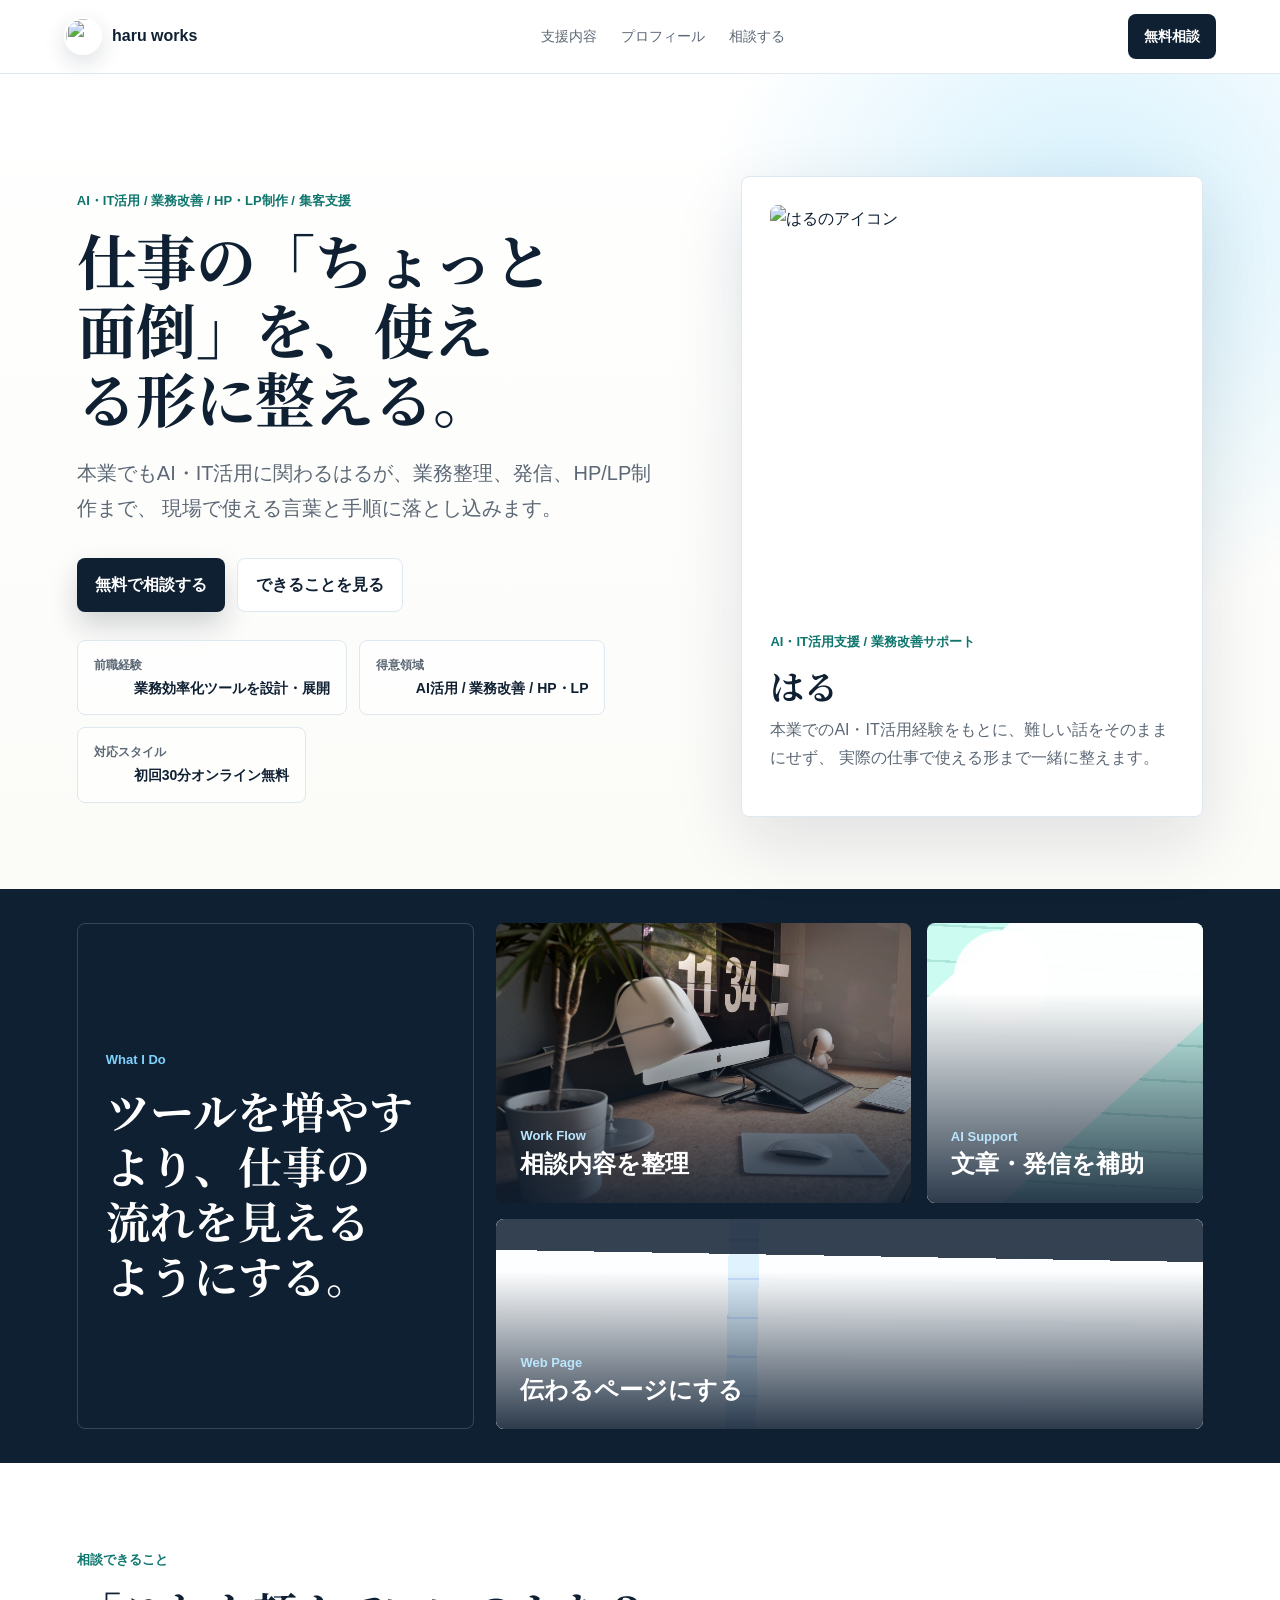
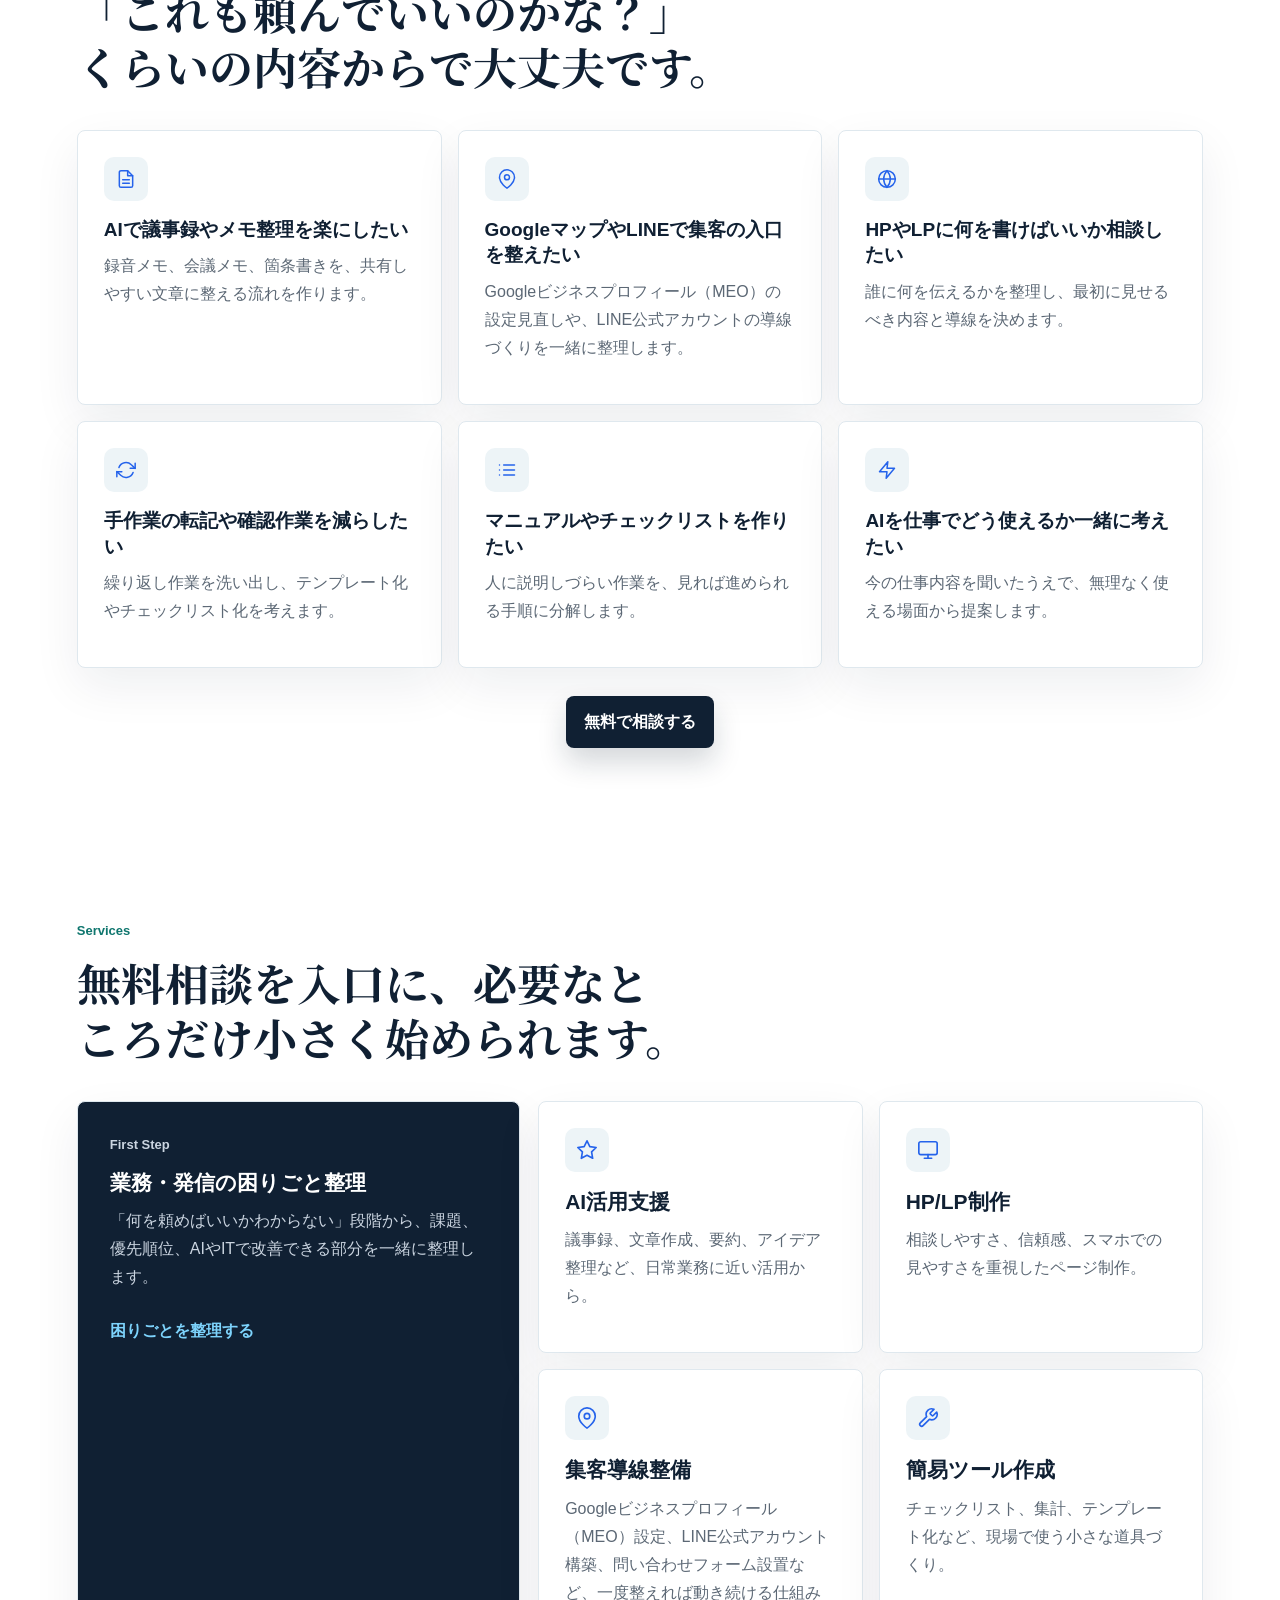
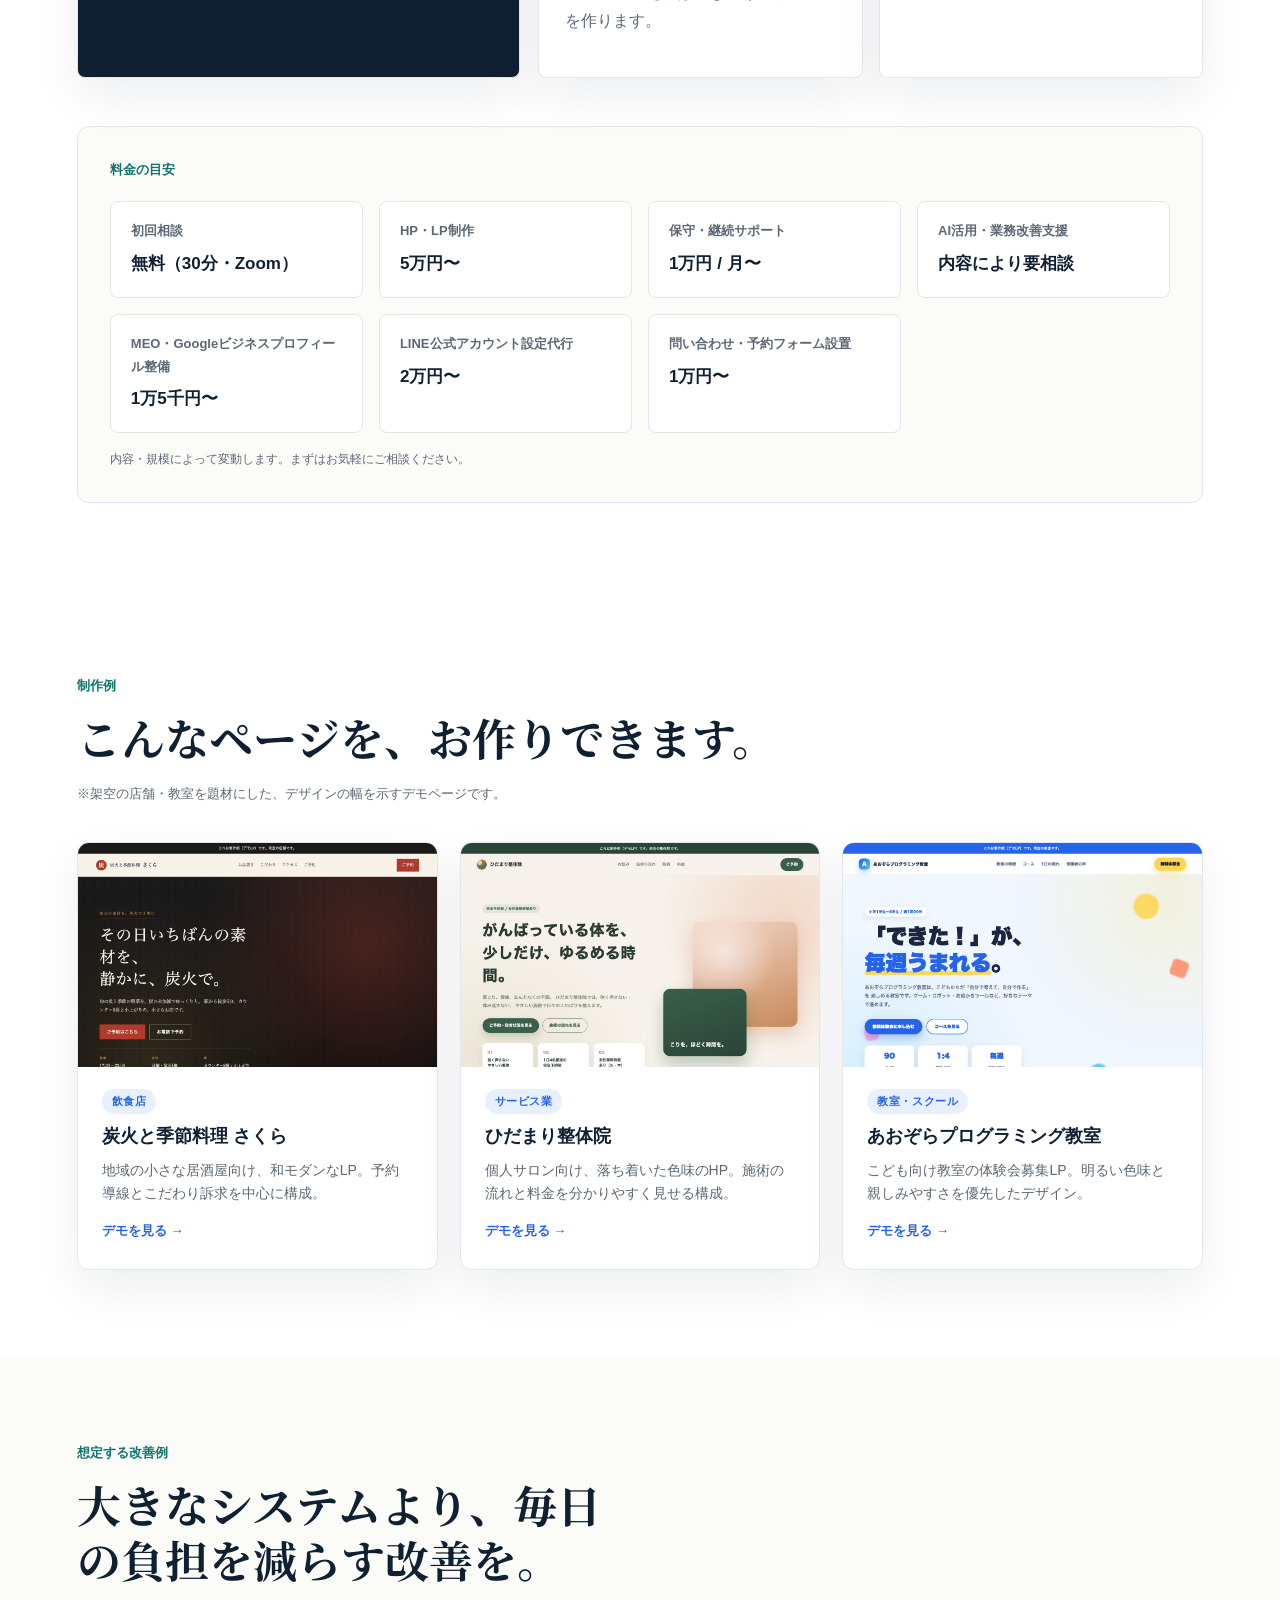
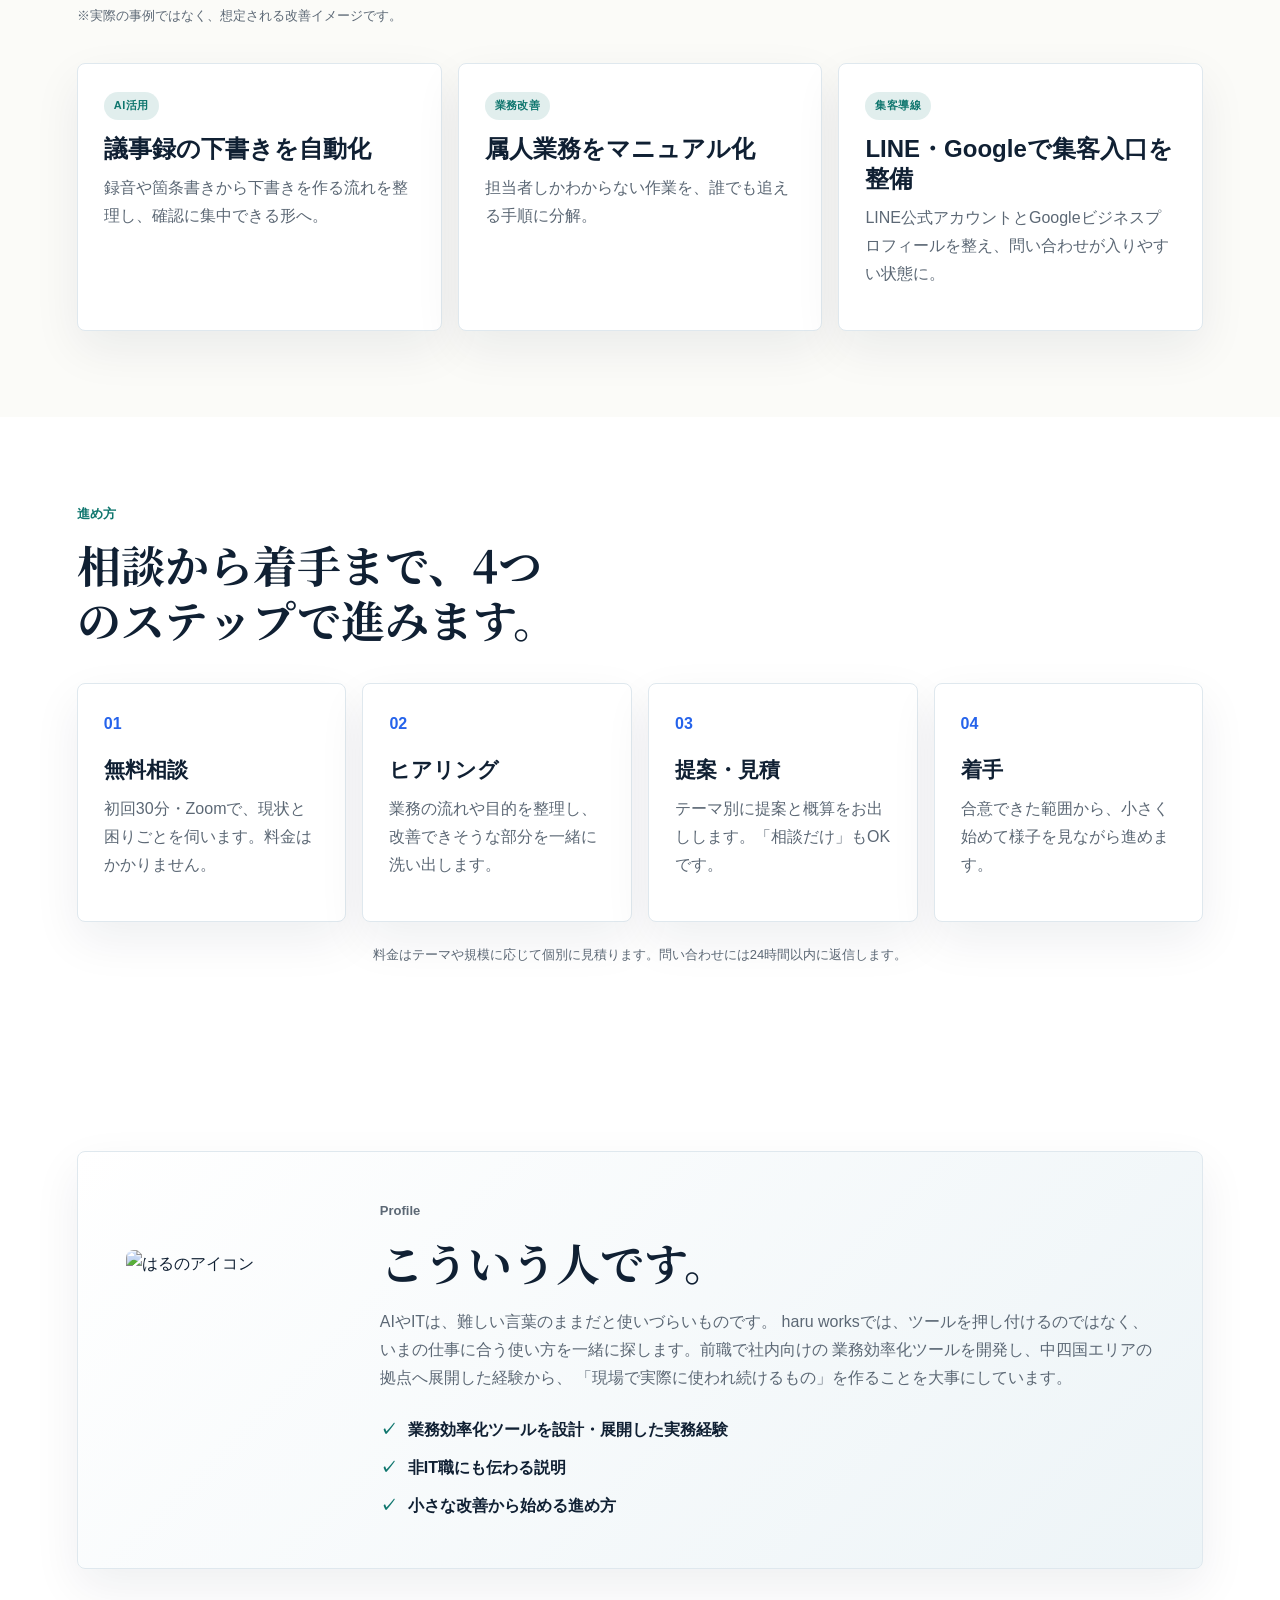
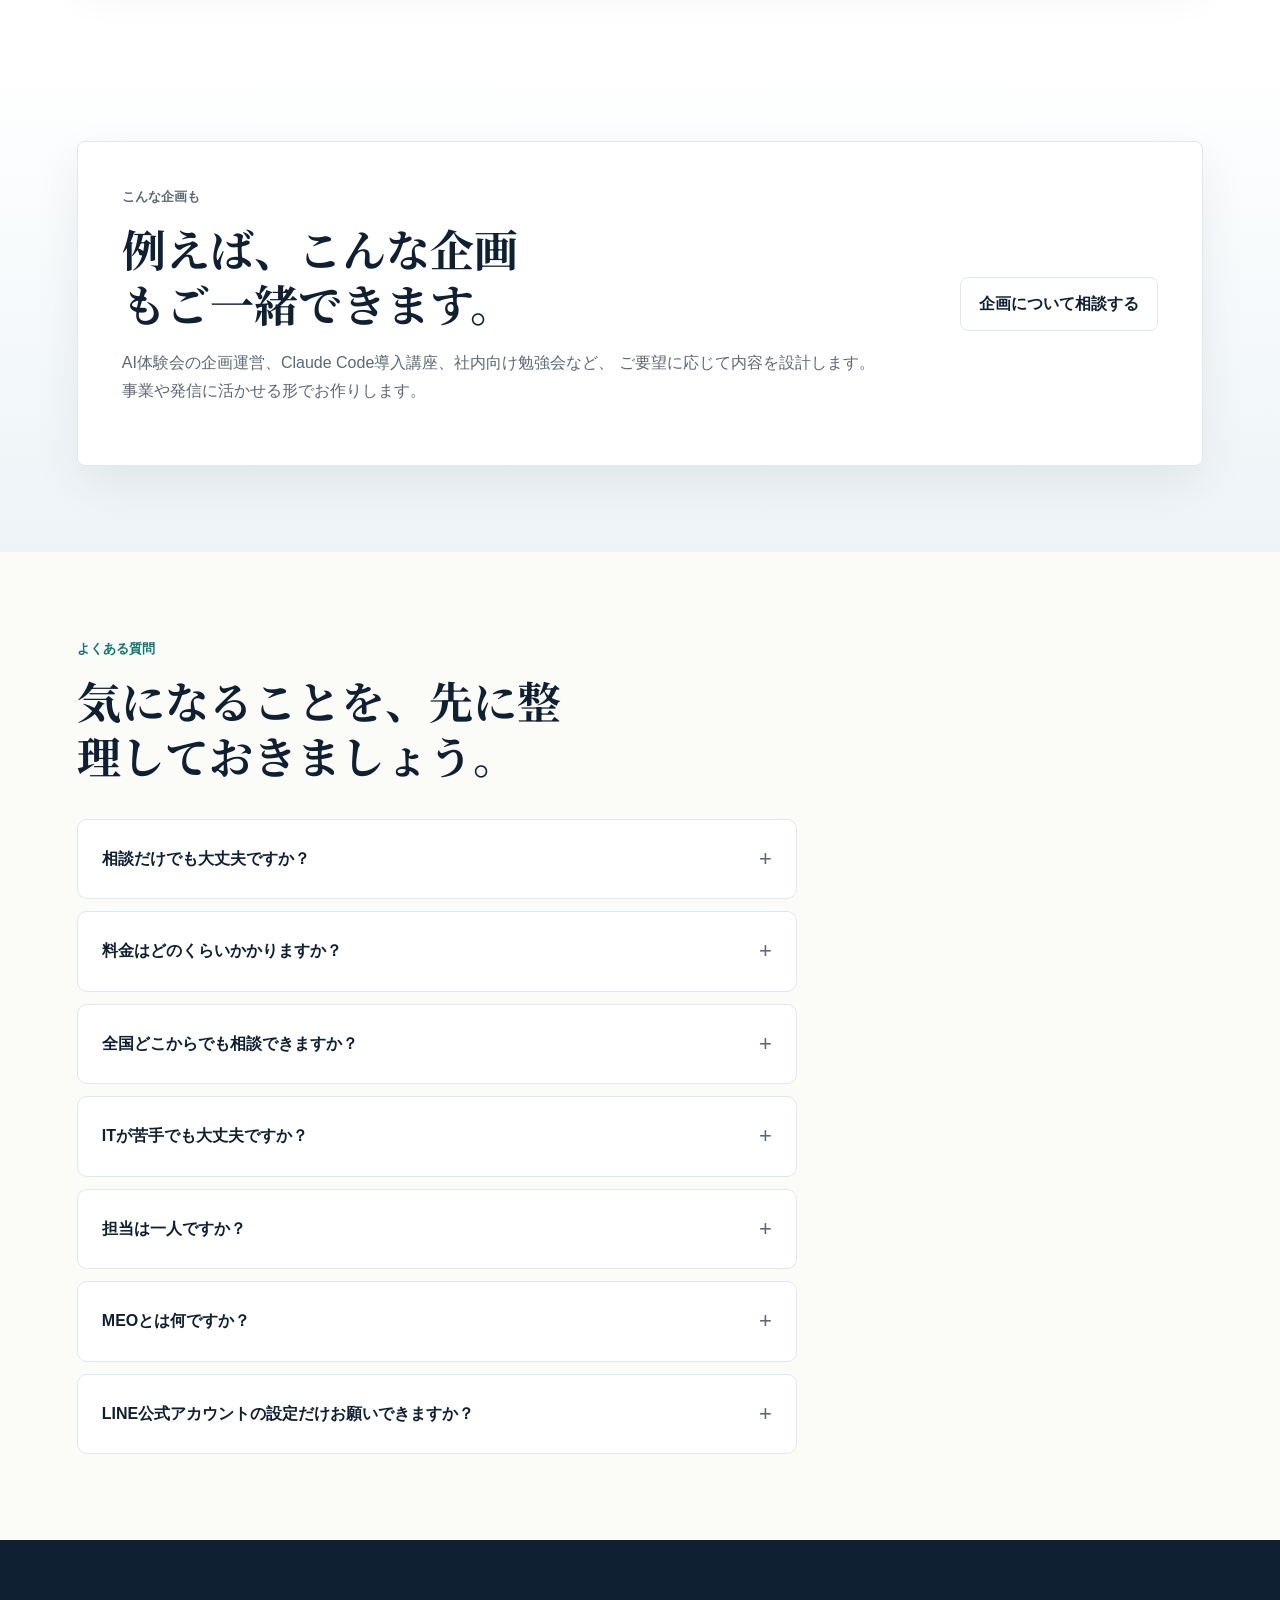
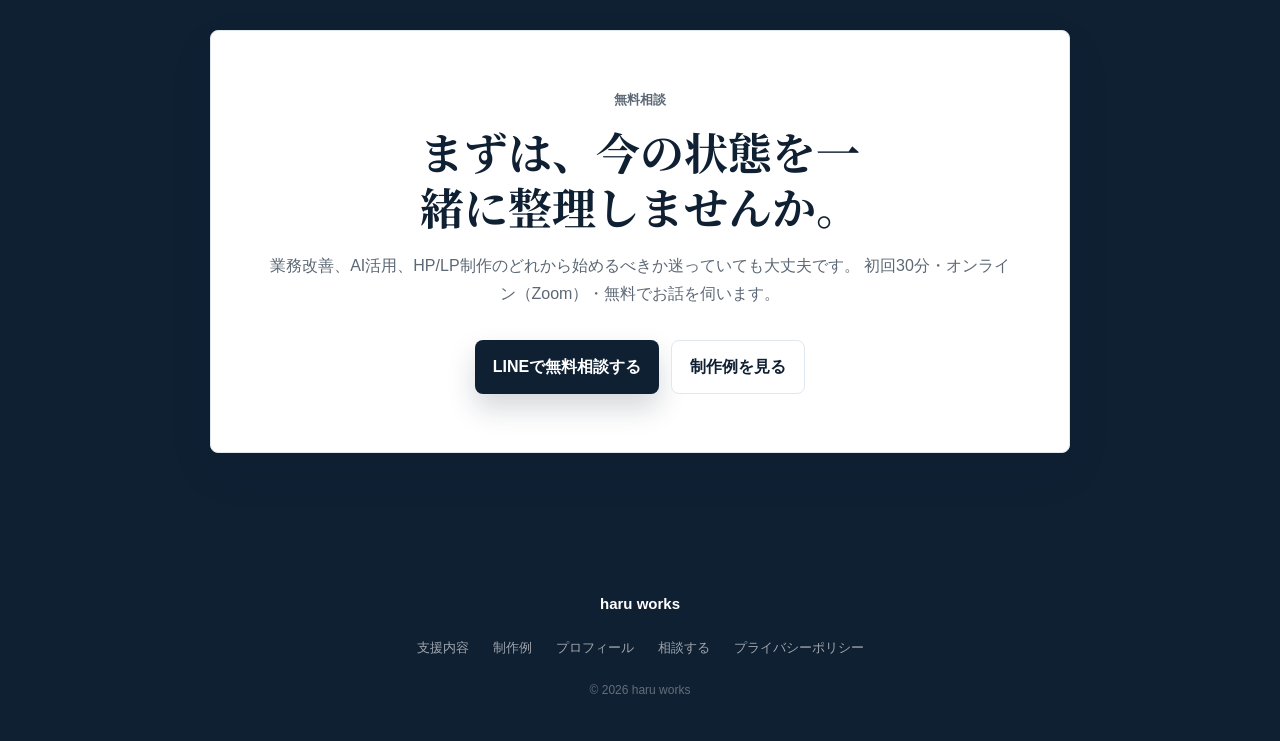
==== commit 97f82efc: "feat: MEO・LINE設定代行・フォーム設置をサービスとして追加 - サービス「発信支援」を「集客導線整備」（MEO/LINE/フォーム）に変更 - 相談例カードをSNS系からMEO/LINE集" ====
--- a/index.html
+++ b/index.html
@@ -36,7 +36,7 @@
         <span>haru works</span>
       </a>
       <nav class="nav" aria-label="主要メニュー">
-        <a href="#services">支援内容</a>
+        <a href="#service">支援内容</a>
         <a href="#profile">プロフィール</a>
         <a href="#contact">相談する</a>
       </nav>
@@ -46,7 +46,7 @@
     <main id="top">
       <section class="hero">
         <div class="hero-copy">
-          <p class="eyebrow">AI・IT活用 / 業務改善 / HP・LP制作</p>
+          <p class="eyebrow">AI・IT活用 / 業務改善 / HP・LP制作 / 集客支援</p>
           <h1>仕事の「ちょっと面倒」を、使える形に整える。</h1>
           <p class="lead">
             本業でもAI・IT活用に関わるはるが、業務整理、発信、HP/LP制作まで、
@@ -54,7 +54,7 @@
           </p>
           <div class="hero-actions">
             <a class="button primary" href="#contact">無料で相談する</a>
-            <a class="button secondary" href="#services">できることを見る</a>
+            <a class="button secondary" href="#service">できることを見る</a>
           </div>
           <dl class="hero-proof">
             <div>
@@ -124,10 +124,10 @@
           </article>
           <article class="reveal">
             <div class="card-icon" aria-hidden="true">
-              <svg width="20" height="20" viewBox="0 0 24 24" fill="none" stroke="currentColor" stroke-width="1.8" stroke-linecap="round" stroke-linejoin="round"><path d="M11 4H4a2 2 0 0 0-2 2v14a2 2 0 0 0 2 2h14a2 2 0 0 0 2-2v-7"/><path d="M18.5 2.5a2.121 2.121 0 0 1 3 3L12 15l-4 1 1-4 9.5-9.5z"/></svg>
-            </div>
-            <h3>ブログやSNSの発信ネタを整理したい</h3>
-            <p>散らばったアイデアを、投稿テーマ、見出し、下書きの形に変えていきます。</p>
+              <svg width="20" height="20" viewBox="0 0 24 24" fill="none" stroke="currentColor" stroke-width="1.8" stroke-linecap="round" stroke-linejoin="round"><path d="M21 10c0 7-9 13-9 13s-9-6-9-13a9 9 0 0 1 18 0z"/><circle cx="12" cy="10" r="3"/></svg>
+            </div>
+            <h3>GoogleマップやLINEで集客の入口を整えたい</h3>
+            <p>Googleビジネスプロフィール（MEO）の設定見直しや、LINE公式アカウントの導線づくりを一緒に整理します。</p>
           </article>
           <article class="reveal">
             <div class="card-icon" aria-hidden="true">
@@ -163,7 +163,7 @@
         </div>
       </section>
 
-      <section class="section services" id="services">
+      <section class="section services" id="service">
         <div class="section-heading">
           <p class="eyebrow">Services</p>
           <h2>無料相談を入口に、必要なところだけ小さく始められます。</h2>
@@ -194,10 +194,10 @@
             </article>
             <article class="reveal">
               <div class="card-icon" aria-hidden="true">
-                <svg width="22" height="22" viewBox="0 0 24 24" fill="none" stroke="currentColor" stroke-width="1.8" stroke-linecap="round" stroke-linejoin="round"><path d="M5 12.55a11 11 0 0 1 14.08 0"/><path d="M1.42 9a16 16 0 0 1 21.16 0"/><path d="M8.53 16.11a6 6 0 0 1 6.95 0"/><circle cx="12" cy="20" r="1" fill="currentColor" stroke="none"/></svg>
+                <svg width="22" height="22" viewBox="0 0 24 24" fill="none" stroke="currentColor" stroke-width="1.8" stroke-linecap="round" stroke-linejoin="round"><path d="M21 10c0 7-9 13-9 13s-9-6-9-13a9 9 0 0 1 18 0z"/><circle cx="12" cy="10" r="3"/></svg>
               </div>
-              <h3>発信支援</h3>
-              <p>ブログやSNSのテーマ整理、投稿の型づくり、継続しやすい仕組み化。</p>
+              <h3>集客導線整備</h3>
+              <p>Googleビジネスプロフィール（MEO）設定、LINE公式アカウント構築、問い合わせフォーム設置など、一度整えれば動き続ける仕組みを作ります。</p>
             </article>
             <article class="reveal">
               <div class="card-icon" aria-hidden="true">
@@ -208,7 +208,7 @@
             </article>
           </div>
         </div>
-        <div class="price-note reveal">
+        <div class="price-note reveal" id="price">
           <p class="price-note-label">料金の目安</p>
           <div class="price-grid">
             <div class="price-item">
@@ -226,6 +226,18 @@
             <div class="price-item">
               <strong>AI活用・業務改善支援</strong>
               <span>内容により要相談</span>
+            </div>
+            <div class="price-item">
+              <strong>MEO・Googleビジネスプロフィール整備</strong>
+              <span>1万5千円〜</span>
+            </div>
+            <div class="price-item">
+              <strong>LINE公式アカウント設定代行</strong>
+              <span>2万円〜</span>
+            </div>
+            <div class="price-item">
+              <strong>問い合わせ・予約フォーム設置</strong>
+              <span>1万円〜</span>
             </div>
           </div>
           <p class="price-sub">内容・規模によって変動します。まずはお気軽にご相談ください。</p>
@@ -293,9 +305,9 @@
             <p>担当者しかわからない作業を、誰でも追える手順に分解。</p>
           </article>
           <article class="reveal">
-            <span class="case-tag">発信支援</span>
-            <strong>ブログ・発信の整理</strong>
-            <p>散らばったメモやアイデアを、投稿テーマと構成に変換。</p>
+            <span class="case-tag">集客導線</span>
+            <strong>LINE・Googleで集客入口を整備</strong>
+            <p>LINE公式アカウントとGoogleビジネスプロフィールを整え、問い合わせが入りやすい状態に。</p>
           </article>
         </div>
       </section>
@@ -392,6 +404,14 @@
             <summary>担当は一人ですか？</summary>
             <p>はい、はるが一人で対応します。窓口から納品まで同じ人間が担当するため、都度説明し直す手間がありません。</p>
           </details>
+          <details class="faq-item reveal">
+            <summary>MEOとは何ですか？</summary>
+            <p>MEO（マップエンジン最適化）とは、Googleマップで自分のお店や事業を検索されやすくする取り組みです。Googleビジネスプロフィールを正しく設定・整備することで、地域検索でヒットしやすくなります。</p>
+          </details>
+          <details class="faq-item reveal">
+            <summary>LINE公式アカウントの設定だけお願いできますか？</summary>
+            <p>はい、もちろんです。リッチメニュー設定、あいさつメッセージ、問い合わせ導線の整備など、必要な範囲から対応します。</p>
+          </details>
         </div>
       </section>
 
@@ -415,7 +435,7 @@
       <div class="footer-inner">
         <span class="footer-brand">haru works</span>
         <nav class="footer-nav">
-          <a href="#services">支援内容</a>
+          <a href="#service">支援内容</a>
           <a href="#works">制作例</a>
           <a href="#profile">プロフィール</a>
           <a href="#contact">相談する</a>
--- a/styles.css
+++ b/styles.css
@@ -16,6 +16,11 @@
 
 * {
   box-sizing: border-box;
+}
+
+section[id],
+#price {
+  scroll-margin-top: 80px;
 }
 
 html {
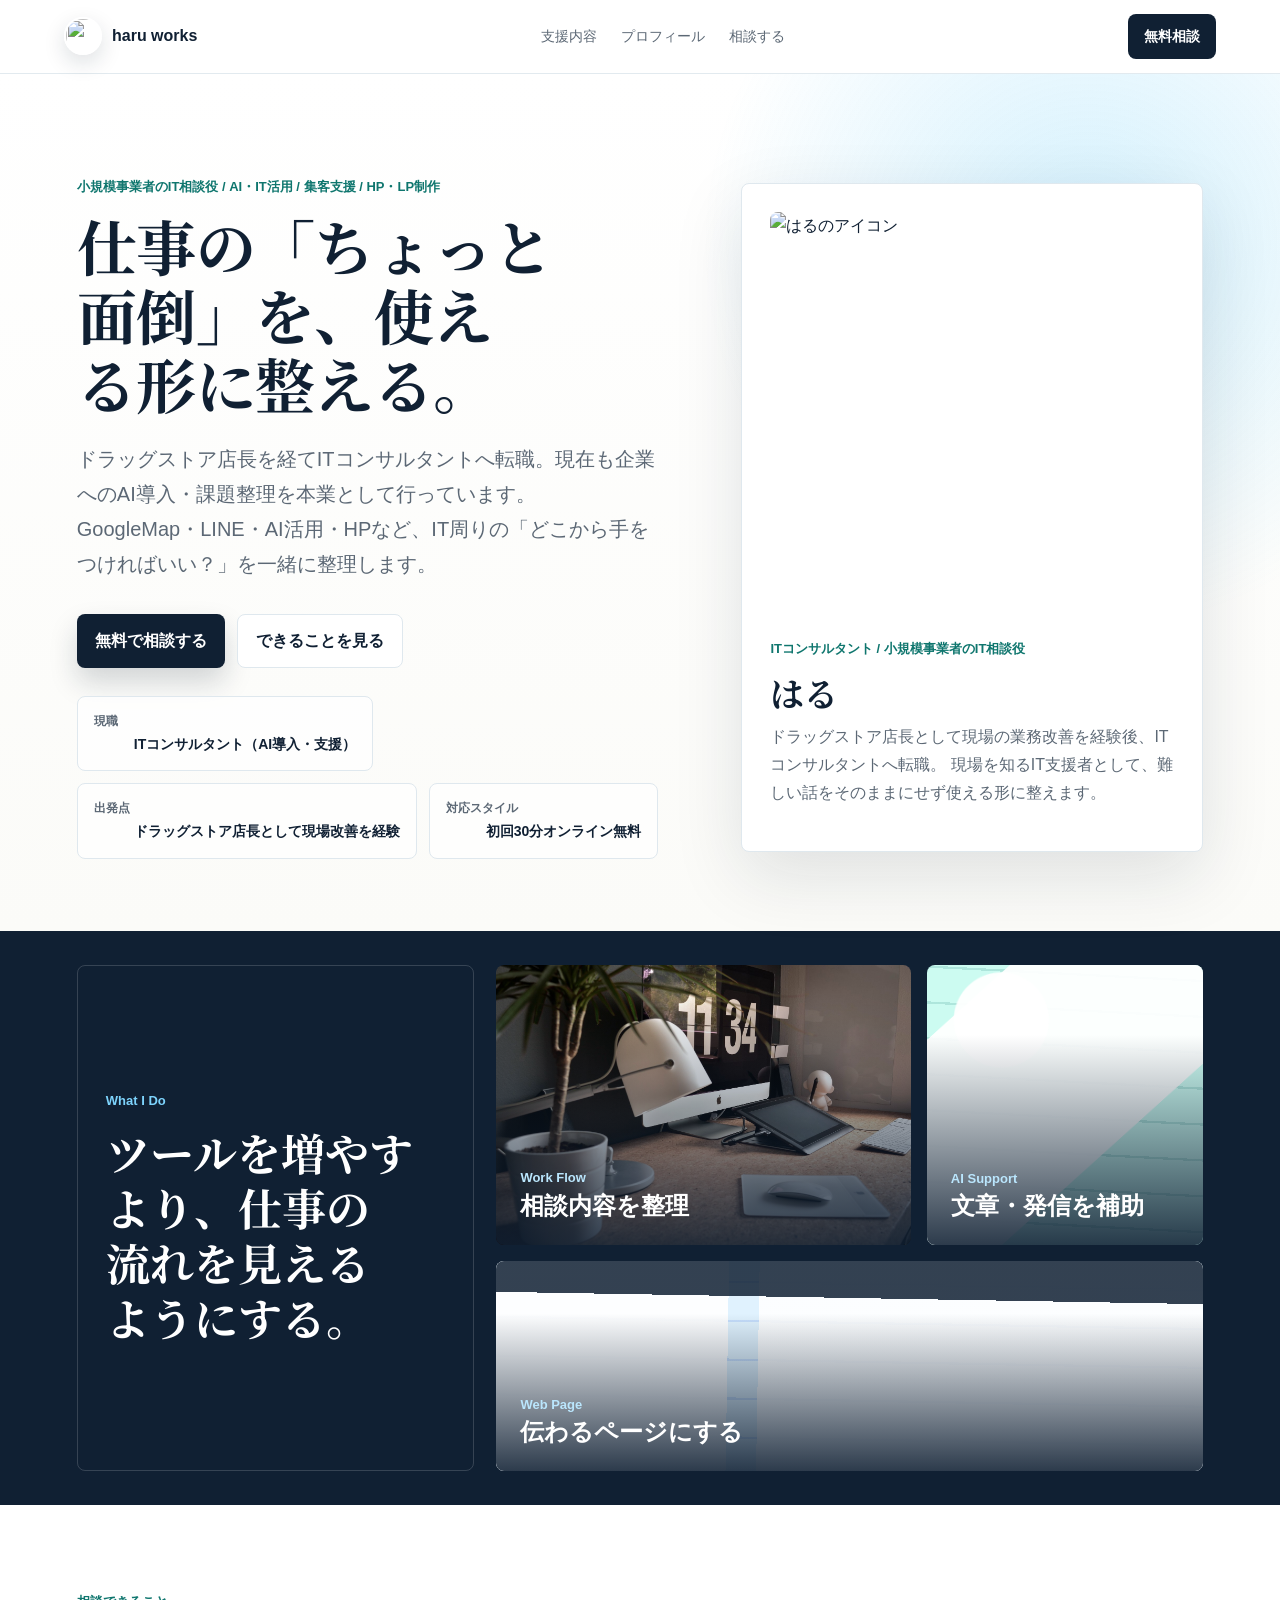
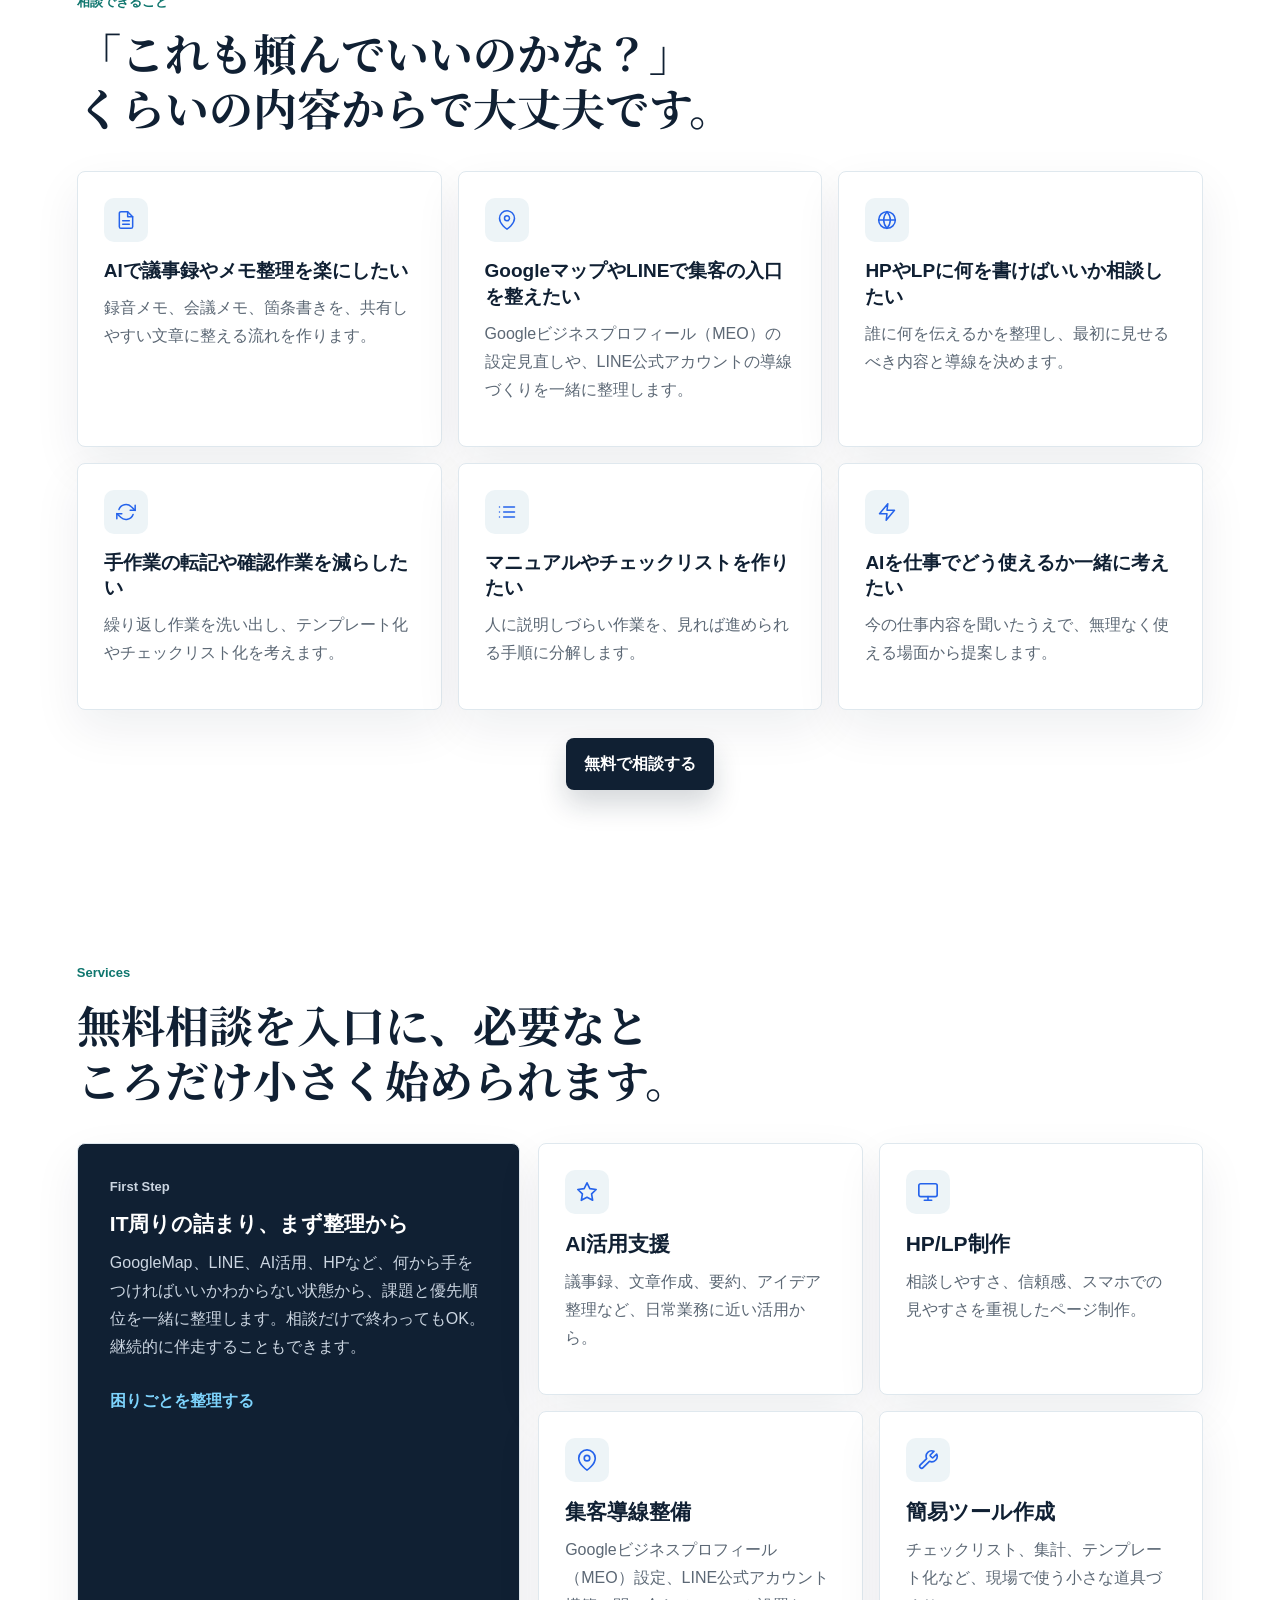
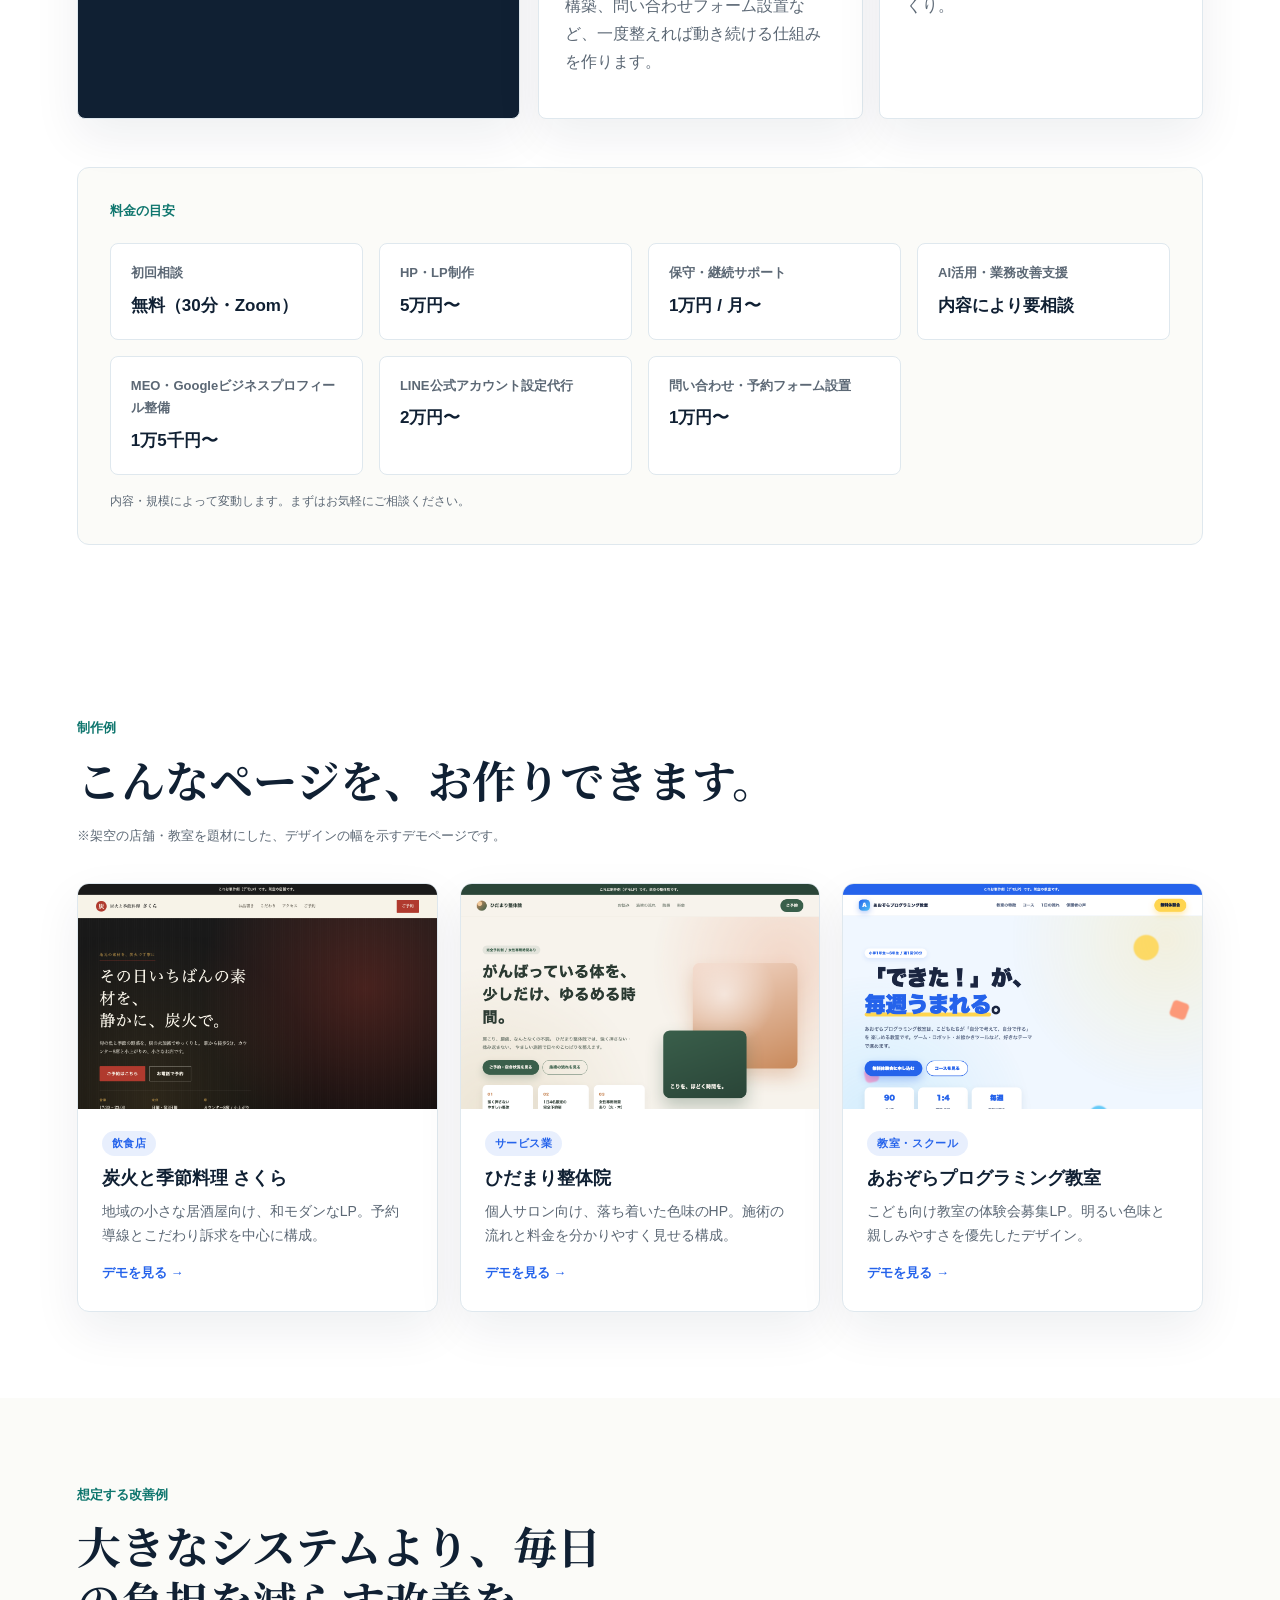
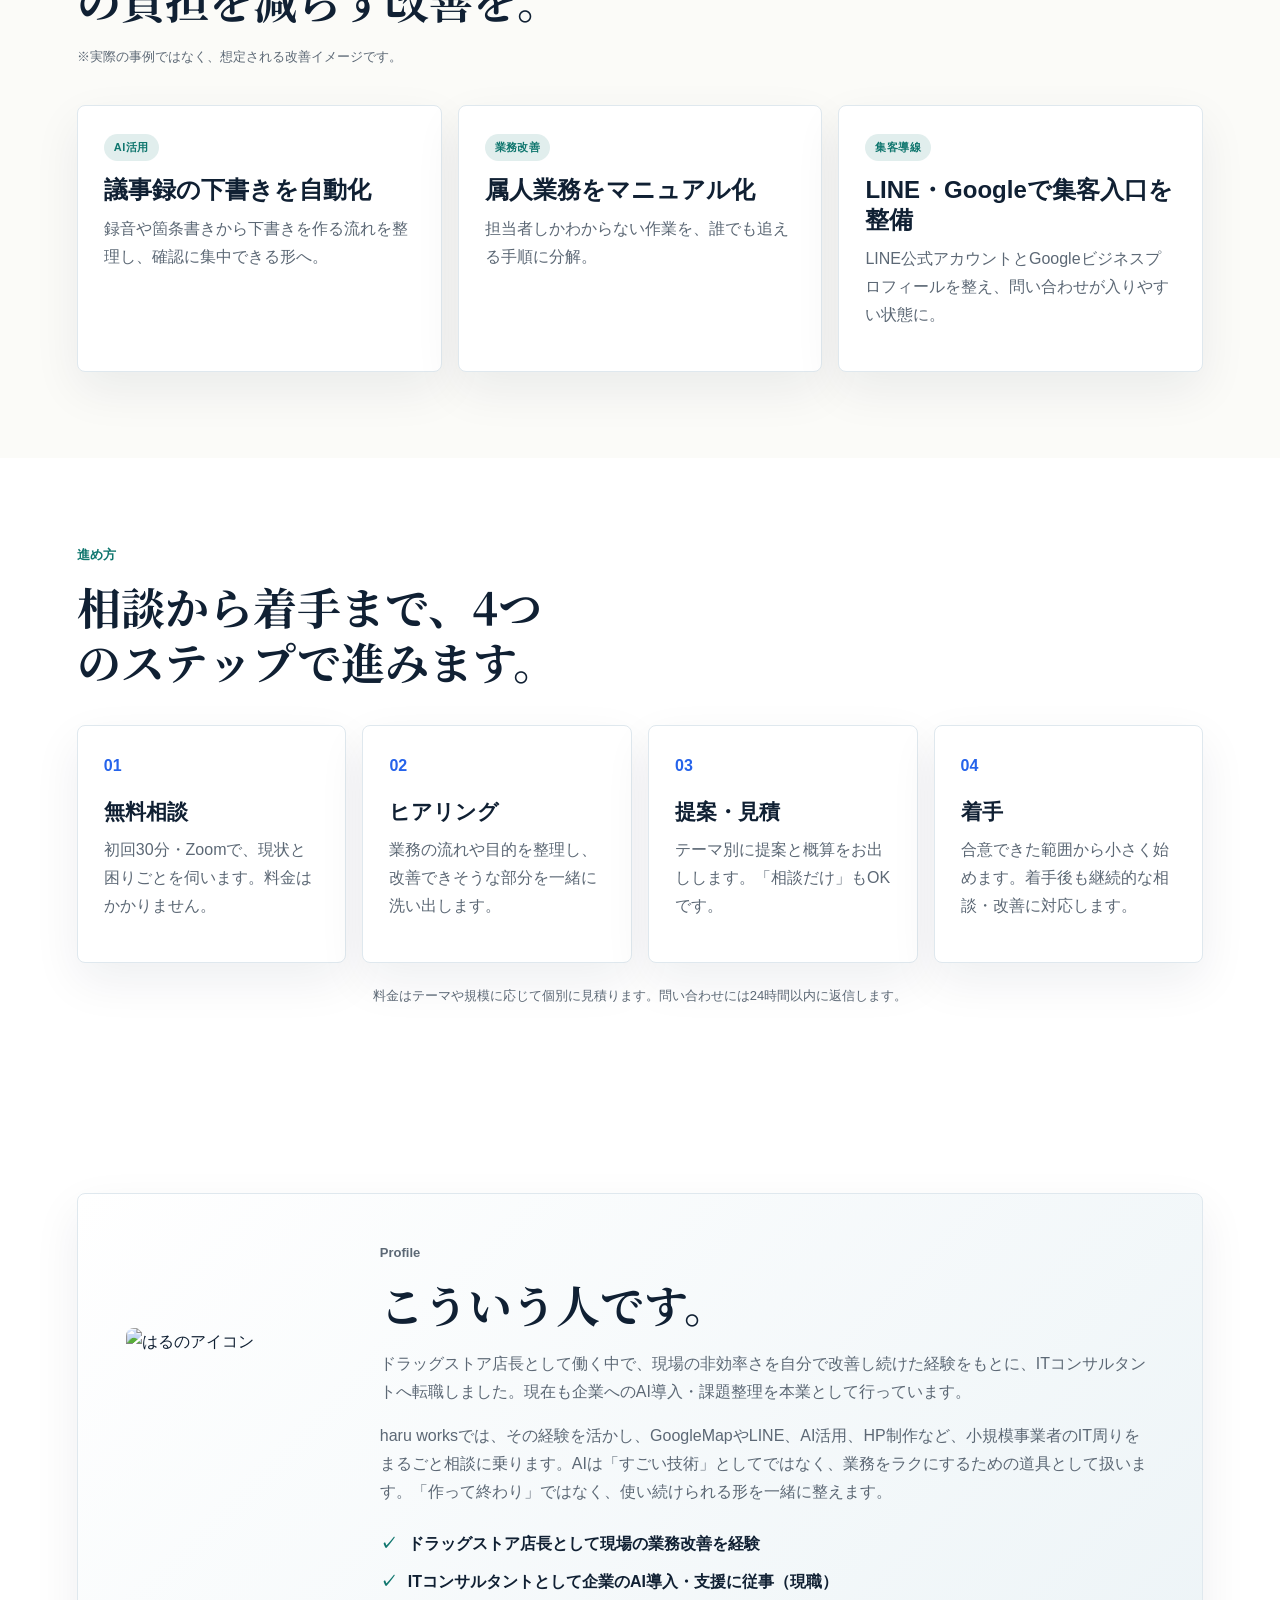
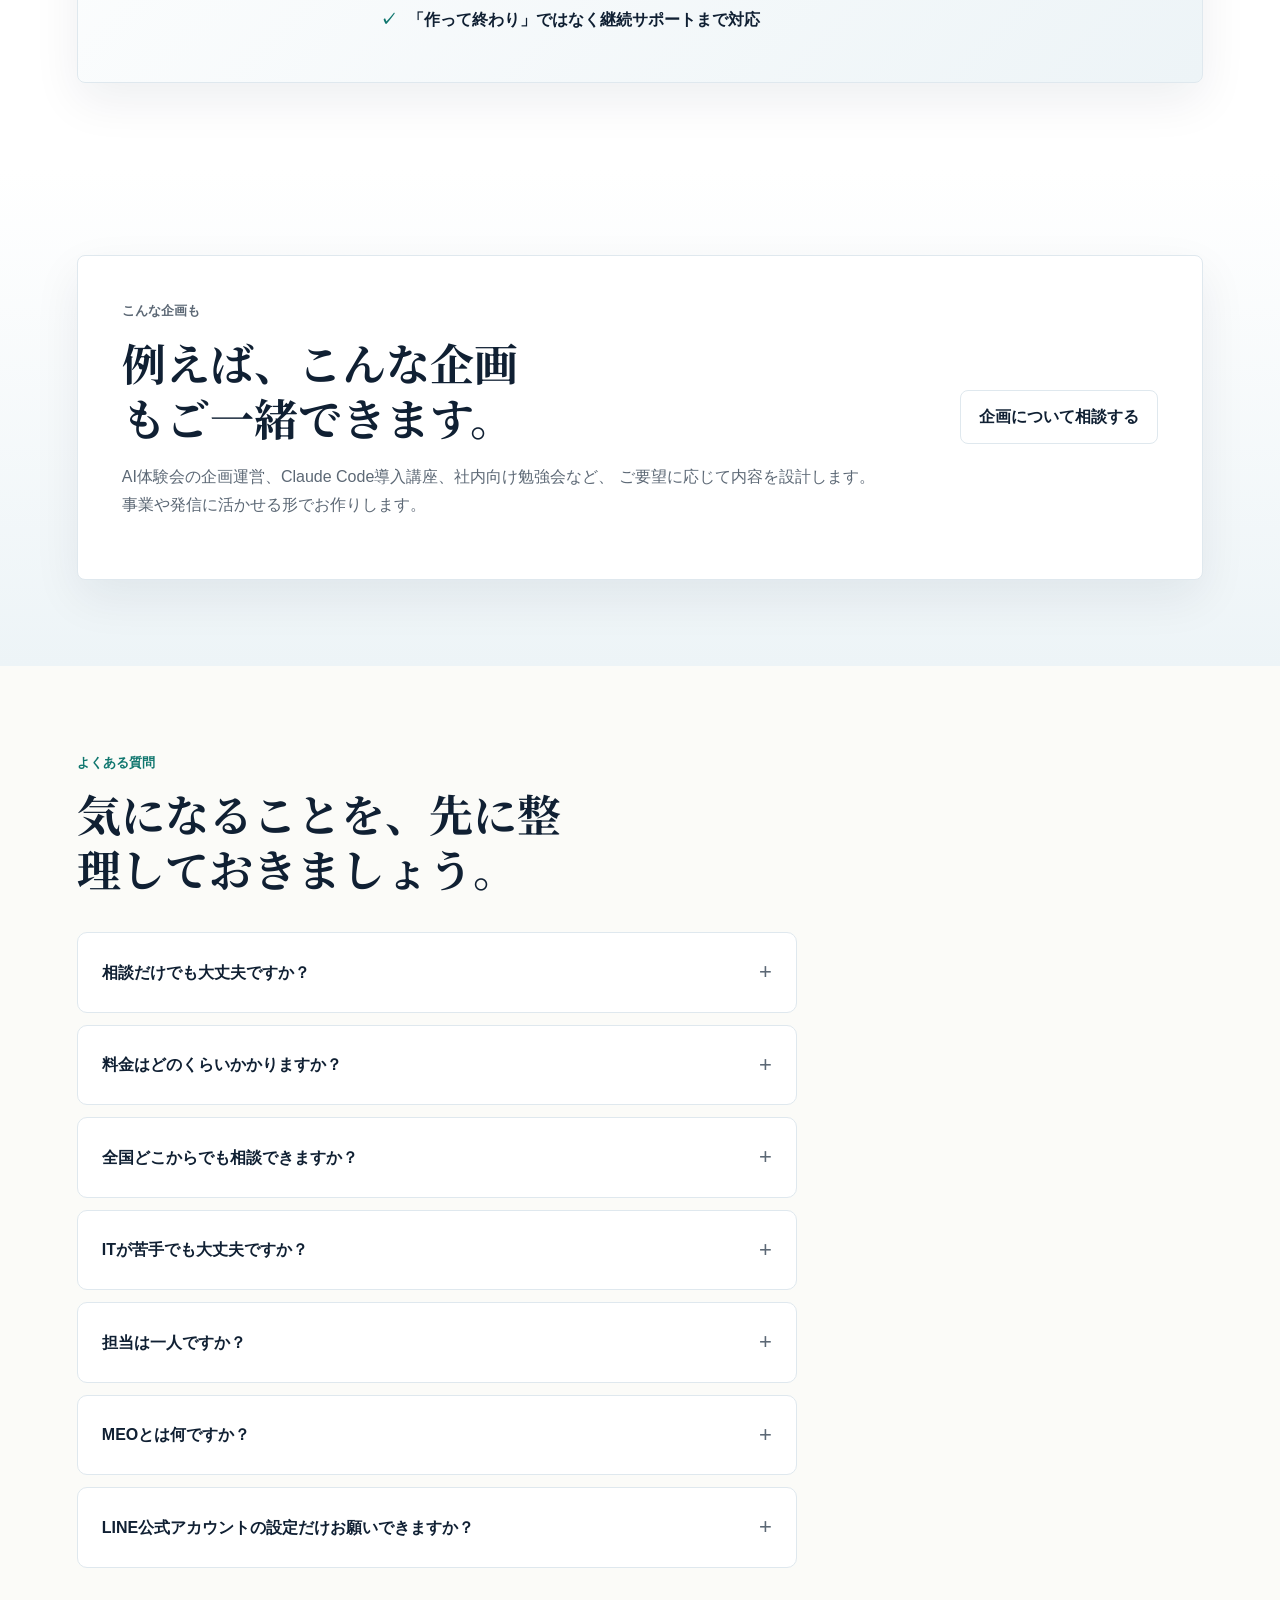
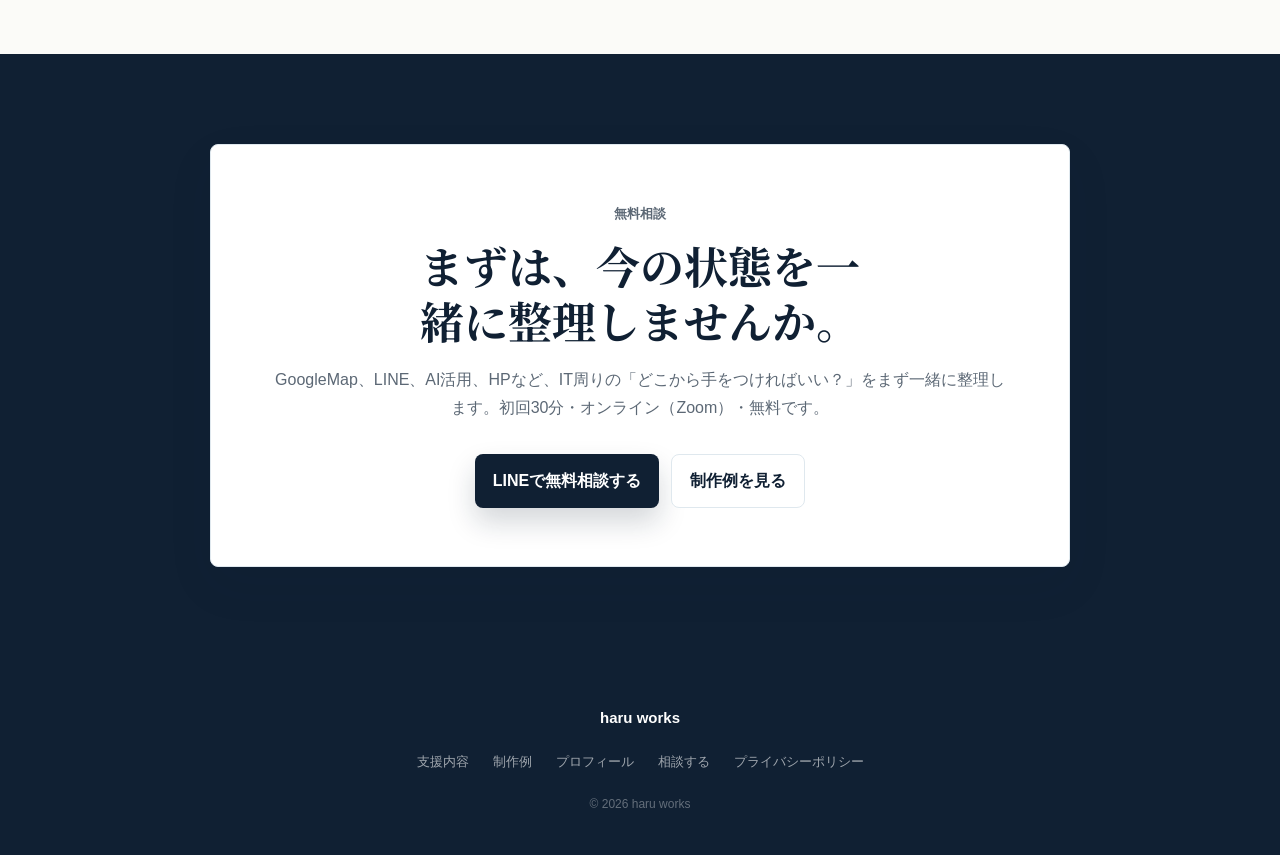
==== commit a7d071b6: "feat: IT相談役への訴求転換・プロフィール強化 - title/descriptionを「小規模事業者のIT相談役」に変更 - ヒーロー lead文にドラッグストア店長→ITコンサルタントの転職" ====
--- a/index.html
+++ b/index.html
@@ -3,10 +3,10 @@
   <head>
     <meta charset="utf-8">
     <meta name="viewport" content="width=device-width, initial-scale=1">
-    <title>haru works | AI・IT活用と業務改善</title>
+    <title>haru works | 小規模事業者のIT相談役</title>
     <meta
       name="description"
-      content="AI・IT活用、業務改善、HP/LP制作をやさしく支援します。日々の仕事や発信の困りごとを整理し、使える形に整えます。"
+      content="ドラッグストア店長からITコンサルタントへ転職した現役のIT支援者が、GoogleMap・LINE・AI活用・HP制作など、小規模事業者のIT周りをまるごと相談に乗ります。"
     >
     <link rel="icon" href="assets/haru-icon.png" type="image/png">
     <link rel="apple-touch-icon" href="assets/haru-icon.png">
@@ -14,16 +14,16 @@
     <meta name="theme-color" content="#0F172A">
     <!-- OGP -->
     <meta property="og:type" content="website">
-    <meta property="og:title" content="haru works | AI・IT活用と業務改善">
-    <meta property="og:description" content="AI・IT活用、業務改善、HP/LP制作をやさしく支援します。日々の仕事や発信の困りごとを整理し、使える形に整えます。">
+    <meta property="og:title" content="haru works | 小規模事業者のIT相談役">
+    <meta property="og:description" content="ドラッグストア店長からITコンサルタントへ転職した現役のIT支援者が、GoogleMap・LINE・AI活用・HP制作など、小規模事業者のIT周りをまるごと相談に乗ります。">
     <meta property="og:url" content="https://haru-tool.github.io/haru-works/">
     <meta property="og:image" content="https://haru-tool.github.io/haru-works/assets/workspace.jpg">
     <meta property="og:locale" content="ja_JP">
     <meta property="og:site_name" content="haru works">
     <!-- Twitter Card -->
     <meta name="twitter:card" content="summary_large_image">
-    <meta name="twitter:title" content="haru works | AI・IT活用と業務改善">
-    <meta name="twitter:description" content="AI・IT活用、業務改善、HP/LP制作をやさしく支援します。日々の仕事や発信の困りごとを整理し、使える形に整えます。">
+    <meta name="twitter:title" content="haru works | 小規模事業者のIT相談役">
+    <meta name="twitter:description" content="ドラッグストア店長からITコンサルタントへ転職した現役のIT支援者が、GoogleMap・LINE・AI活用・HP制作など、小規模事業者のIT周りをまるごと相談に乗ります。">
     <meta name="twitter:image" content="https://haru-tool.github.io/haru-works/assets/workspace.jpg">
     <link rel="preconnect" href="https://fonts.googleapis.com">
     <link rel="preconnect" href="https://fonts.gstatic.com" crossorigin>
@@ -46,11 +46,11 @@
     <main id="top">
       <section class="hero">
         <div class="hero-copy">
-          <p class="eyebrow">AI・IT活用 / 業務改善 / HP・LP制作 / 集客支援</p>
+          <p class="eyebrow">小規模事業者のIT相談役 / AI・IT活用 / 集客支援 / HP・LP制作</p>
           <h1>仕事の「ちょっと面倒」を、使える形に整える。</h1>
           <p class="lead">
-            本業でもAI・IT活用に関わるはるが、業務整理、発信、HP/LP制作まで、
-            現場で使える言葉と手順に落とし込みます。
+            ドラッグストア店長を経てITコンサルタントへ転職。現在も企業へのAI導入・課題整理を本業として行っています。
+            GoogleMap・LINE・AI活用・HPなど、IT周りの「どこから手をつければいい？」を一緒に整理します。
           </p>
           <div class="hero-actions">
             <a class="button primary" href="#contact">無料で相談する</a>
@@ -58,12 +58,12 @@
           </div>
           <dl class="hero-proof">
             <div>
-              <dt>前職経験</dt>
-              <dd>業務効率化ツールを設計・展開</dd>
+              <dt>現職</dt>
+              <dd>ITコンサルタント（AI導入・支援）</dd>
             </div>
             <div>
-              <dt>得意領域</dt>
-              <dd>AI活用 / 業務改善 / HP・LP</dd>
+              <dt>出発点</dt>
+              <dd>ドラッグストア店長として現場改善を経験</dd>
             </div>
             <div>
               <dt>対応スタイル</dt>
@@ -75,11 +75,11 @@
         <aside class="profile-card" aria-label="担当者プロフィール">
           <img src="assets/haru-icon.png" alt="はるのアイコン" class="profile-image">
           <div>
-            <p class="role">AI・IT活用支援 / 業務改善サポート</p>
+            <p class="role">ITコンサルタント / 小規模事業者のIT相談役</p>
             <h2>はる</h2>
             <p>
-              本業でのAI・IT活用経験をもとに、難しい話をそのままにせず、
-              実際の仕事で使える形まで一緒に整えます。
+              ドラッグストア店長として現場の業務改善を経験後、ITコンサルタントへ転職。
+              現場を知るIT支援者として、難しい話をそのままにせず使える形に整えます。
             </p>
           </div>
         </aside>
@@ -171,9 +171,9 @@
         <div class="service-layout">
           <article class="service-main">
             <p class="tag">First Step</p>
-            <h3>業務・発信の困りごと整理</h3>
+            <h3>IT周りの詰まり、まず整理から</h3>
             <p>
-              「何を頼めばいいかわからない」段階から、課題、優先順位、AIやITで改善できる部分を一緒に整理します。
+              GoogleMap、LINE、AI活用、HPなど、何から手をつければいいかわからない状態から、課題と優先順位を一緒に整理します。相談だけで終わってもOK。継続的に伴走することもできます。
             </p>
             <a href="#contact">困りごとを整理する</a>
           </article>
@@ -336,7 +336,7 @@
           <article>
             <span class="step-num">04</span>
             <h3>着手</h3>
-            <p>合意できた範囲から、小さく始めて様子を見ながら進めます。</p>
+            <p>合意できた範囲から小さく始めます。着手後も継続的な相談・改善に対応します。</p>
           </article>
         </div>
         <p class="steps-note">料金はテーマや規模に応じて個別に見積ります。問い合わせには24時間以内に返信します。</p>
@@ -349,16 +349,15 @@
             <p class="eyebrow">Profile</p>
             <h2>こういう人です。</h2>
             <p>
-              AIやITは、難しい言葉のままだと使いづらいものです。
-              haru worksでは、ツールを押し付けるのではなく、
-              いまの仕事に合う使い方を一緒に探します。前職で社内向けの
-              業務効率化ツールを開発し、中四国エリアの拠点へ展開した経験から、
-              「現場で実際に使われ続けるもの」を作ることを大事にしています。
+              ドラッグストア店長として働く中で、現場の非効率さを自分で改善し続けた経験をもとに、ITコンサルタントへ転職しました。現在も企業へのAI導入・課題整理を本業として行っています。
+            </p>
+            <p>
+              haru worksでは、その経験を活かし、GoogleMapやLINE、AI活用、HP制作など、小規模事業者のIT周りをまるごと相談に乗ります。AIは「すごい技術」としてではなく、業務をラクにするための道具として扱います。「作って終わり」ではなく、使い続けられる形を一緒に整えます。
             </p>
             <ul class="check-list">
-              <li>業務効率化ツールを設計・展開した実務経験</li>
-              <li>非IT職にも伝わる説明</li>
-              <li>小さな改善から始める進め方</li>
+              <li>ドラッグストア店長として現場の業務改善を経験</li>
+              <li>ITコンサルタントとして企業のAI導入・支援に従事（現職）</li>
+              <li>「作って終わり」ではなく継続サポートまで対応</li>
             </ul>
           </div>
         </div>
@@ -420,8 +419,7 @@
           <p class="eyebrow">無料相談</p>
           <h2>まずは、今の状態を一緒に整理しませんか。</h2>
           <p>
-            業務改善、AI活用、HP/LP制作のどれから始めるべきか迷っていても大丈夫です。
-            初回30分・オンライン（Zoom）・無料でお話を伺います。
+            GoogleMap、LINE、AI活用、HPなど、IT周りの「どこから手をつければいい？」をまず一緒に整理します。初回30分・オンライン（Zoom）・無料です。
           </p>
           <div class="hero-actions">
             <a class="button primary" href="https://lin.ee/vRbwvXH" target="_blank" rel="noopener">LINEで無料相談する</a>
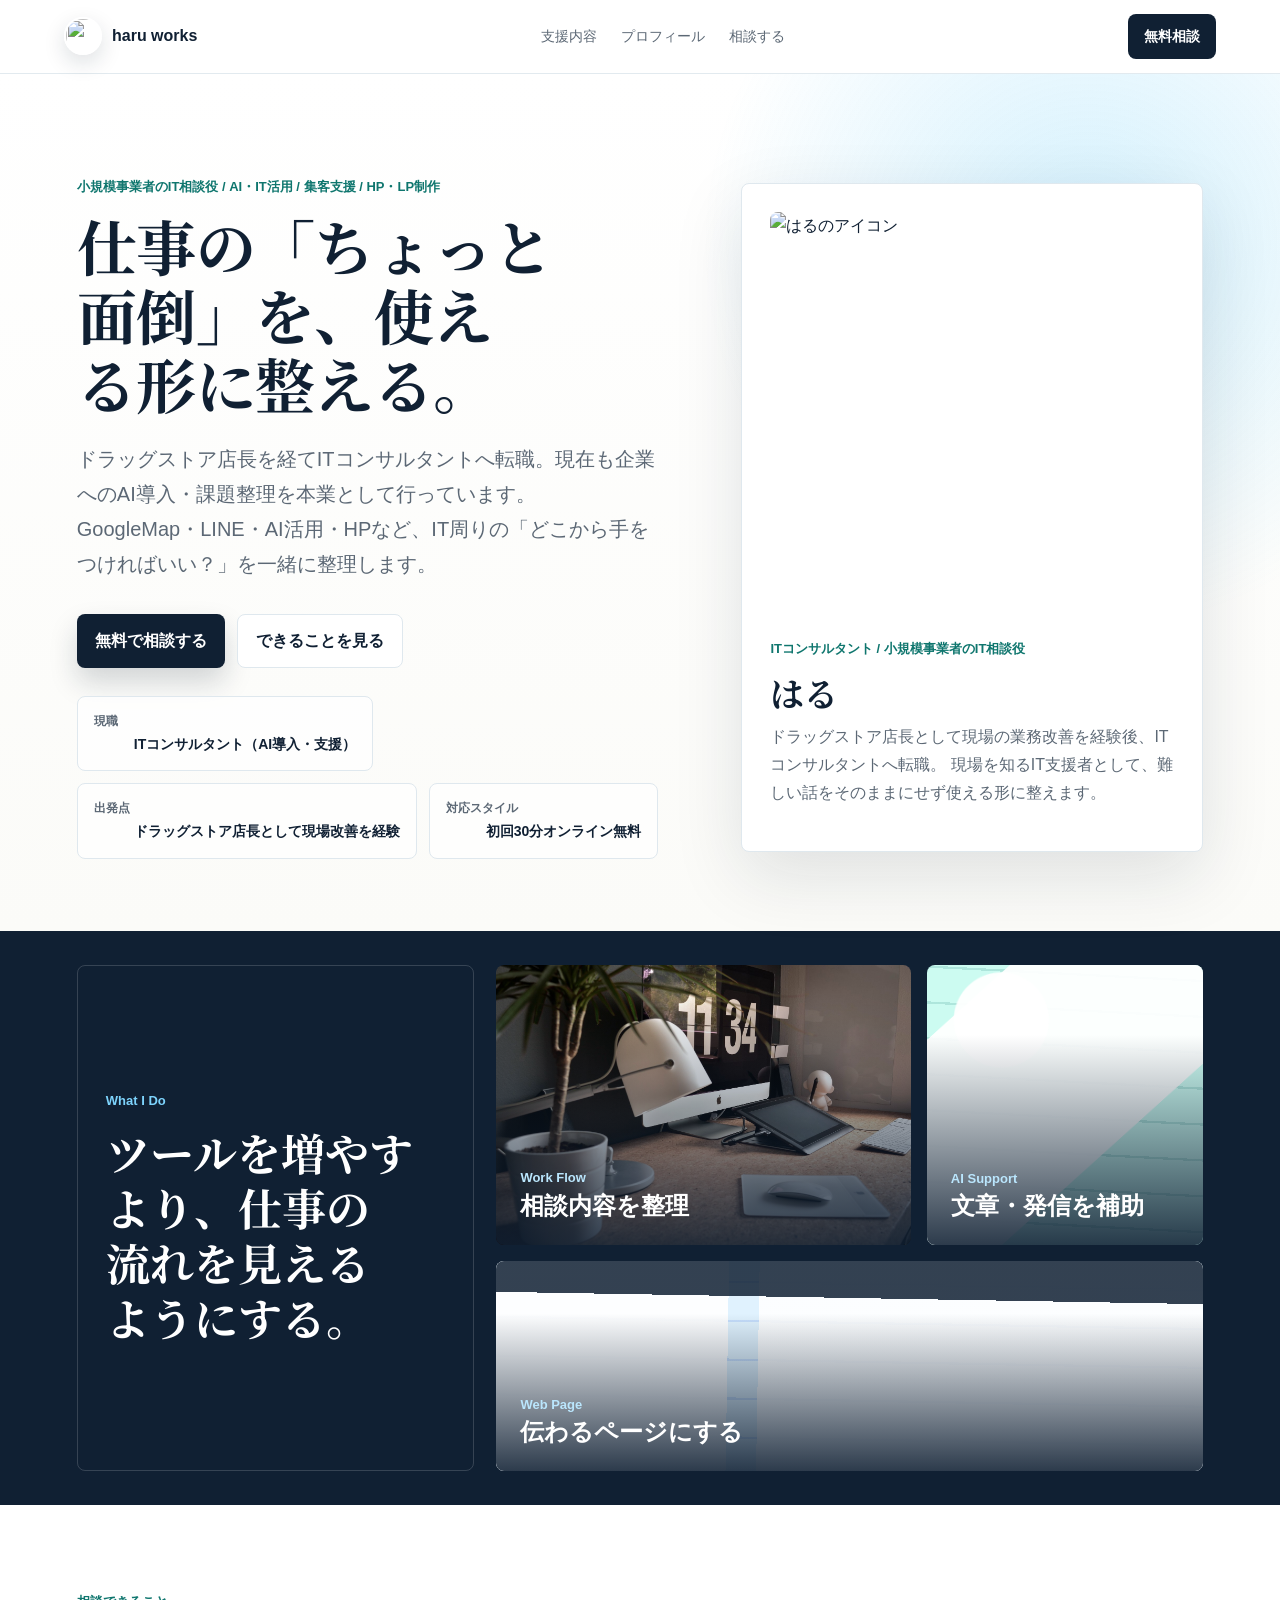
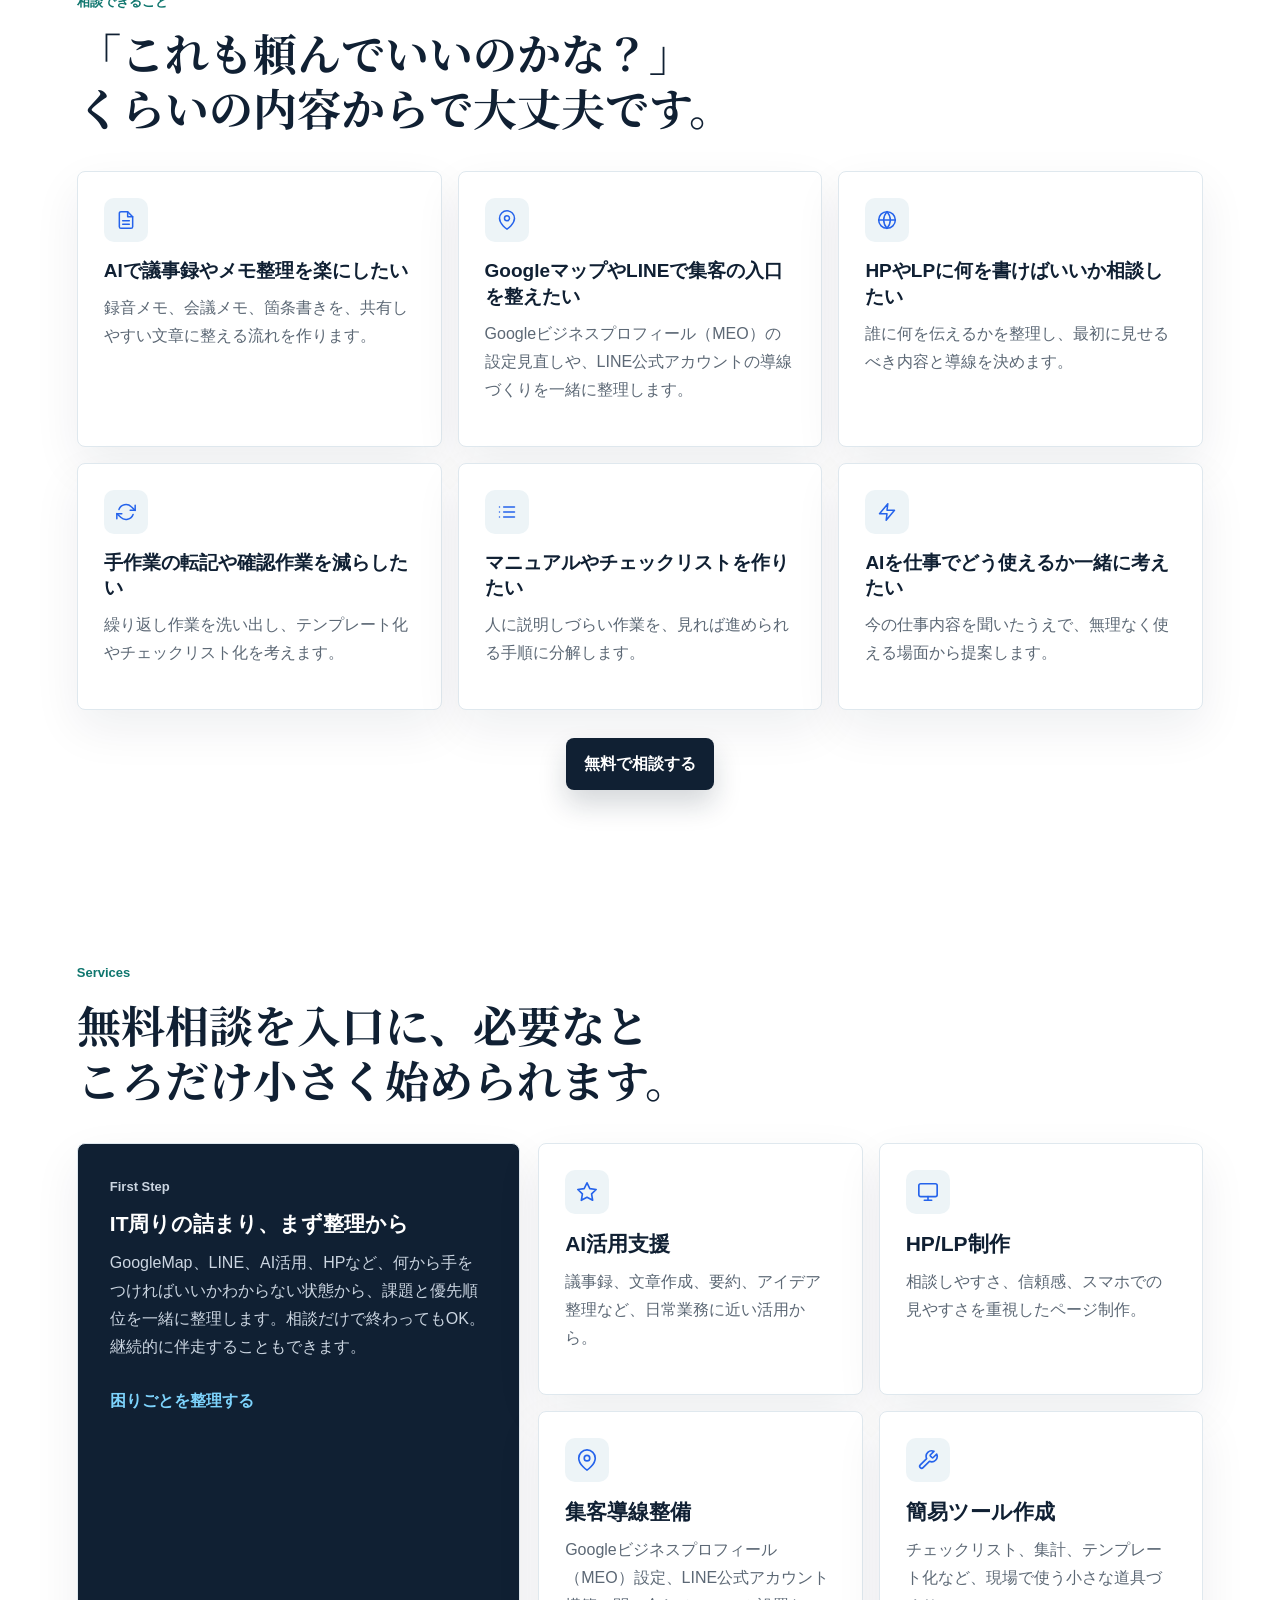
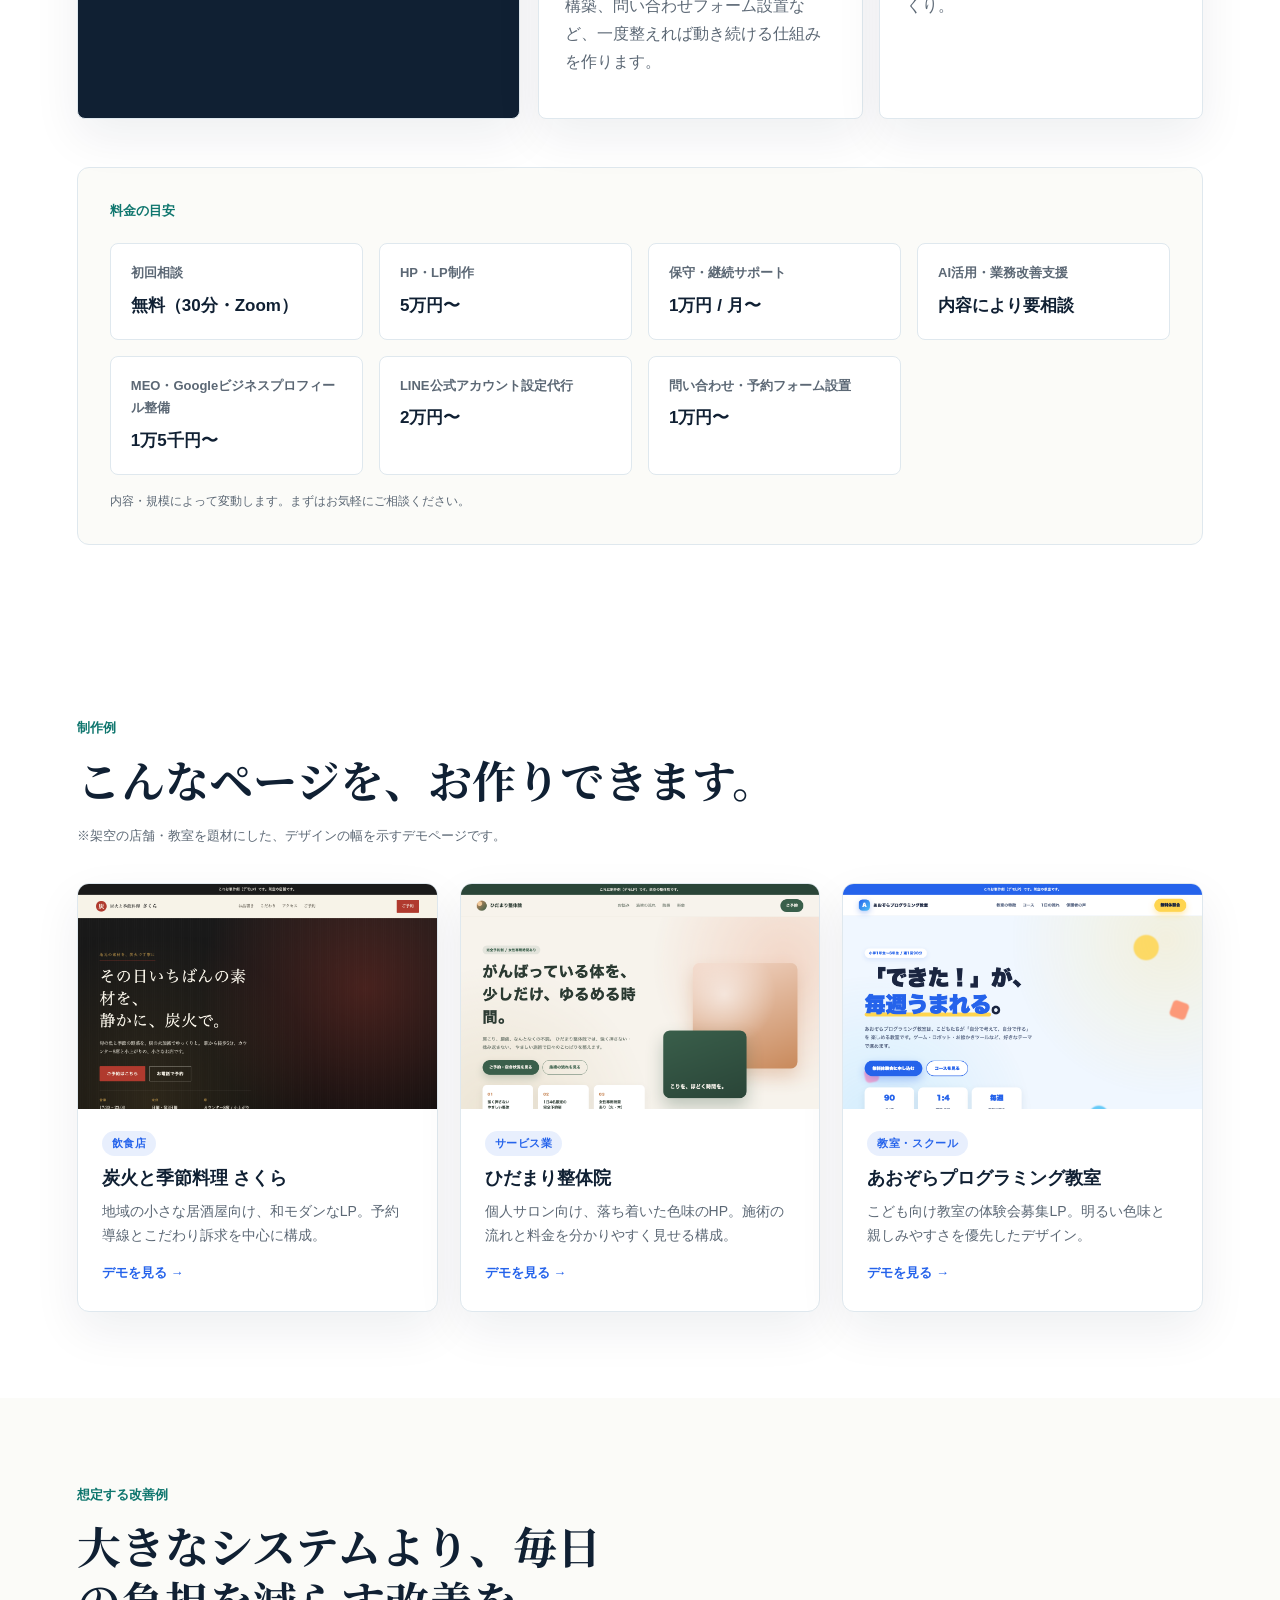
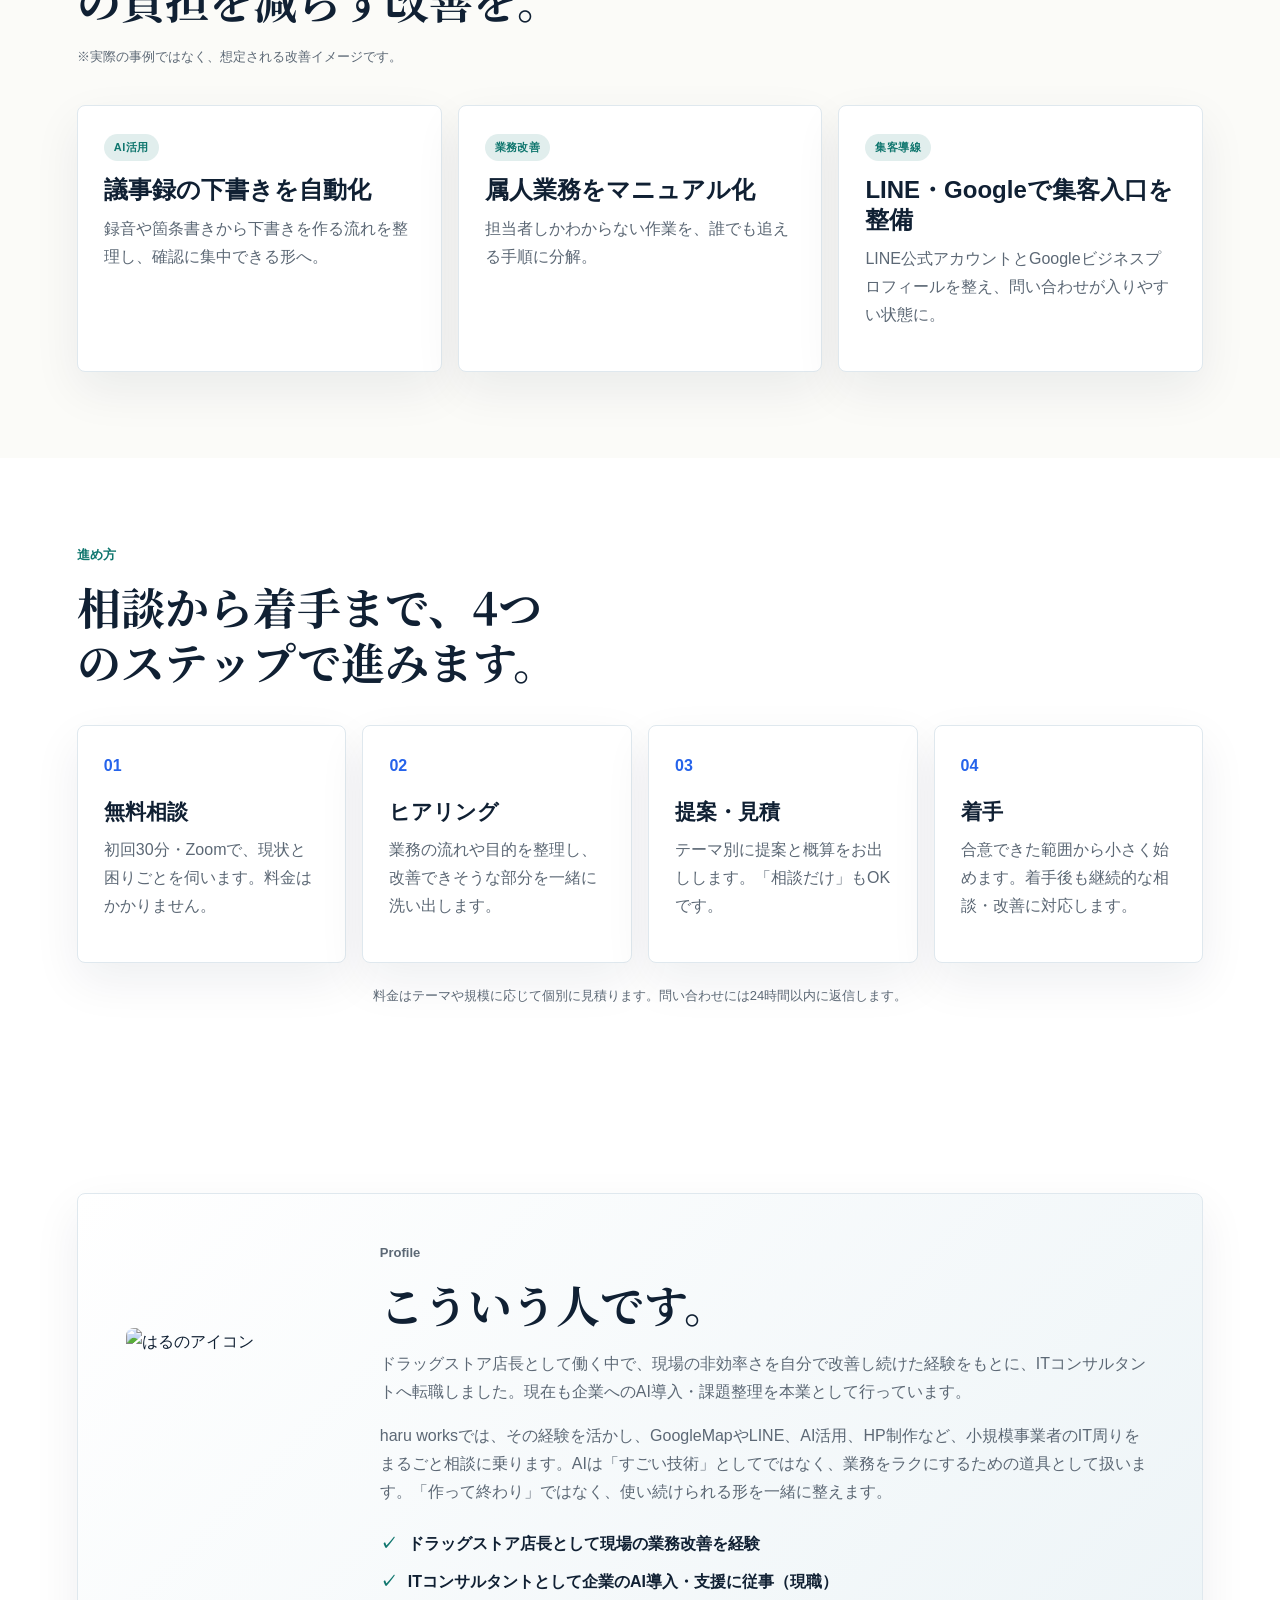
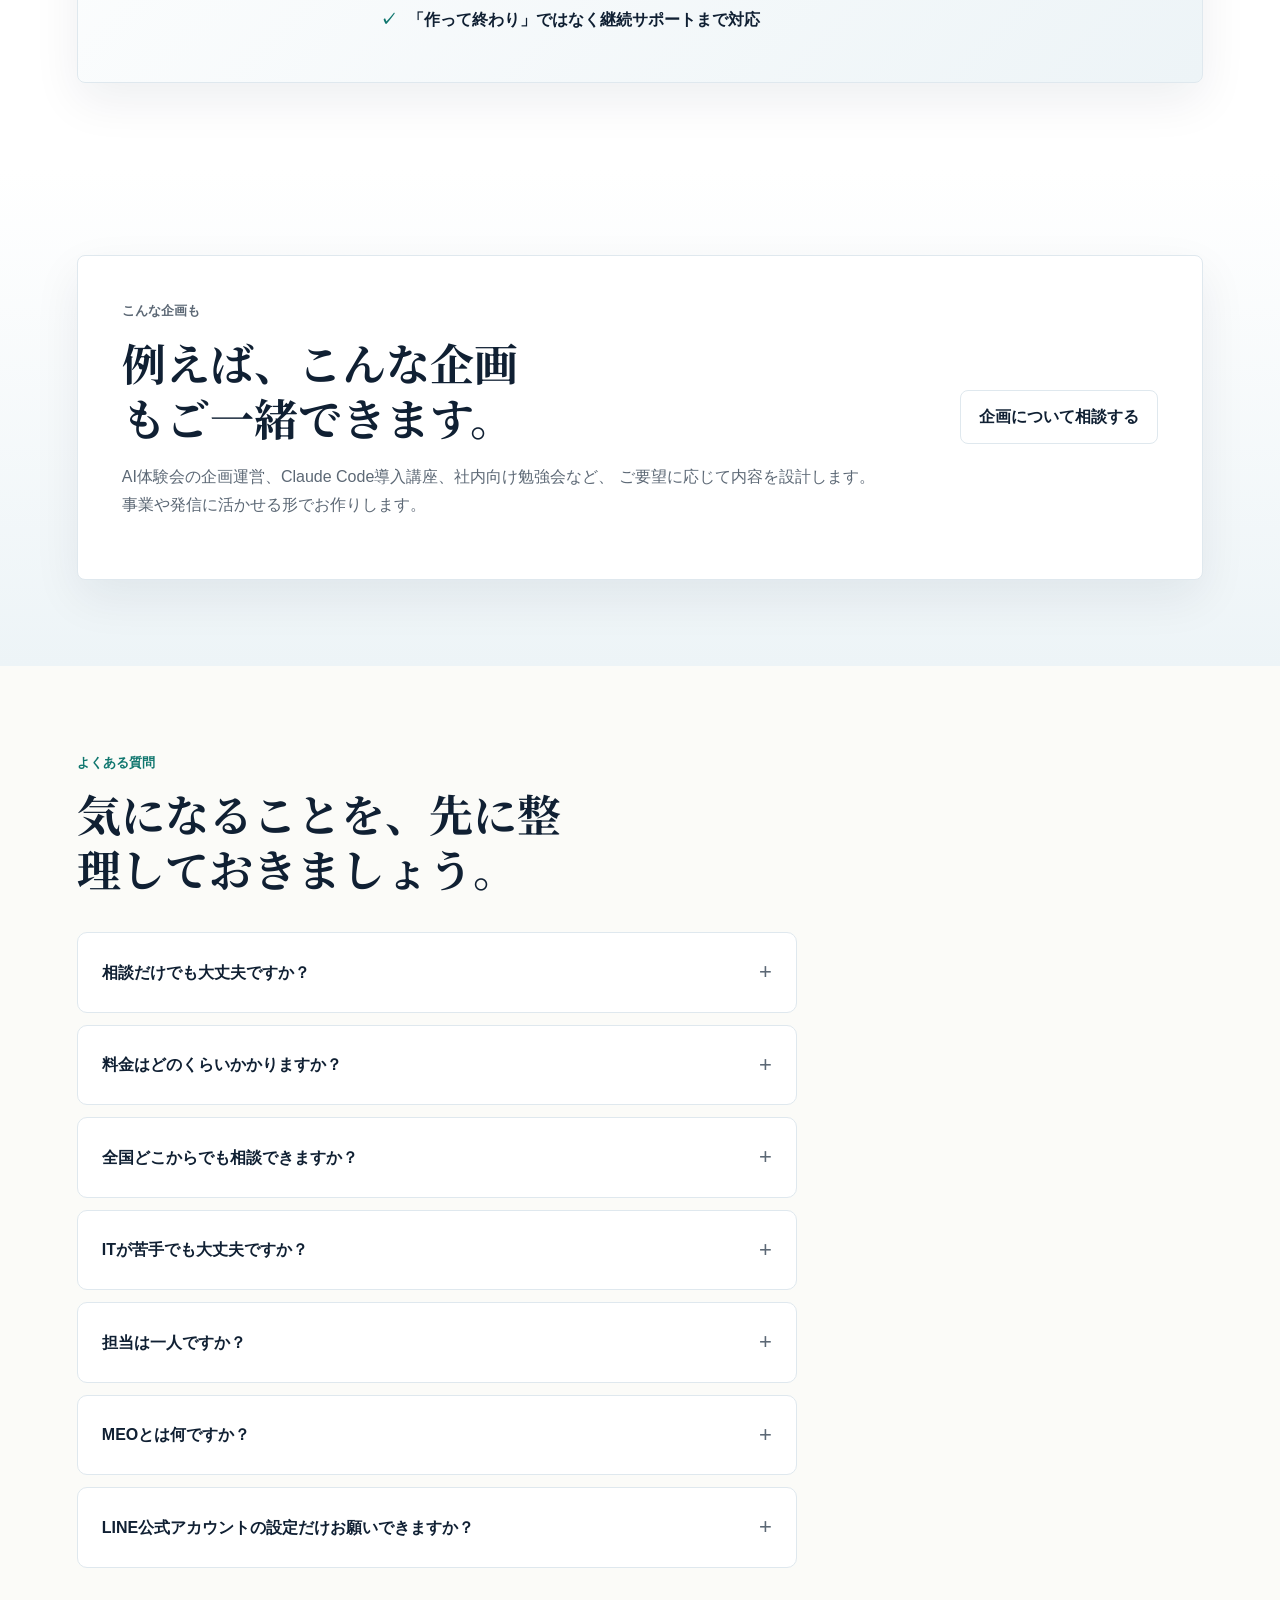
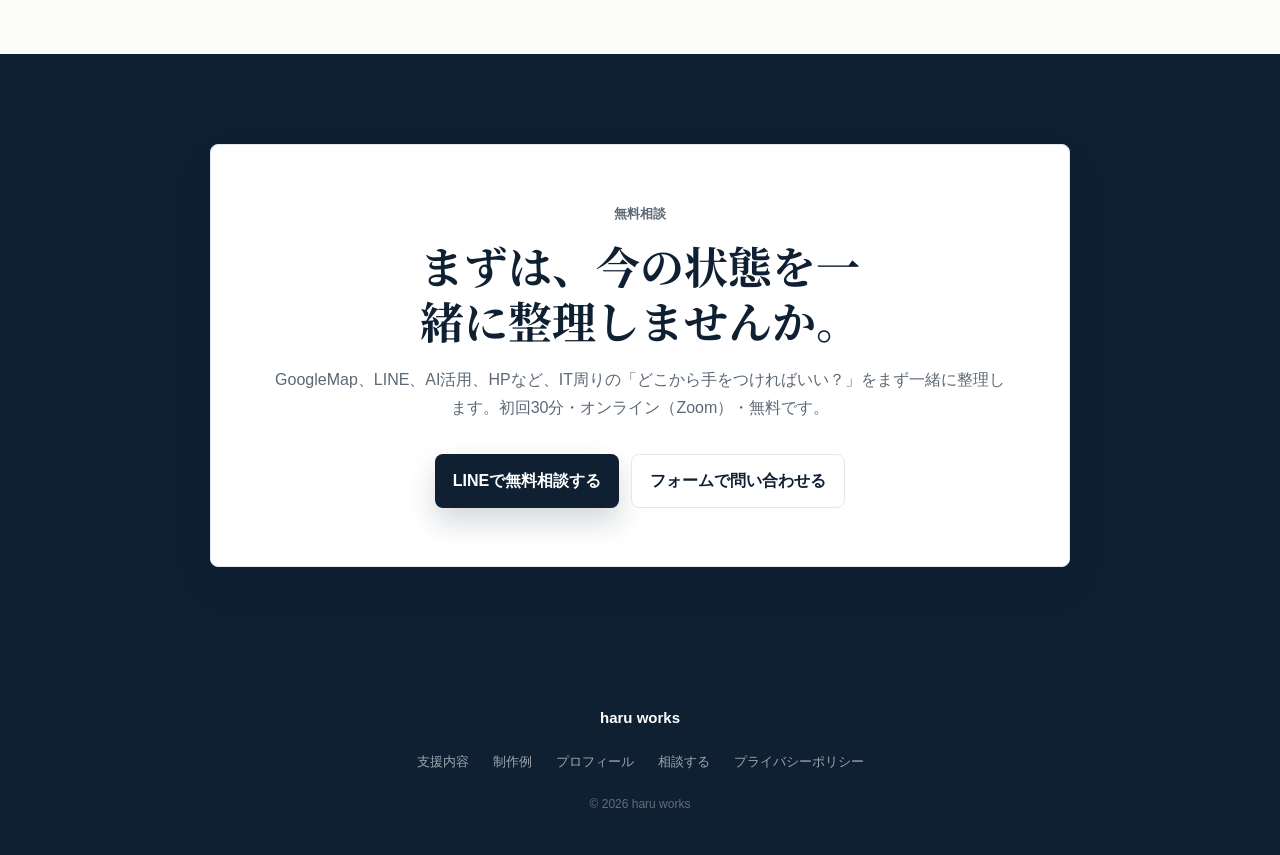
==== commit 57a39806: "Add Google Form contact link" ====
--- a/index.html
+++ b/index.html
@@ -16,15 +16,15 @@
     <meta property="og:type" content="website">
     <meta property="og:title" content="haru works | 小規模事業者のIT相談役">
     <meta property="og:description" content="ドラッグストア店長からITコンサルタントへ転職した現役のIT支援者が、GoogleMap・LINE・AI活用・HP制作など、小規模事業者のIT周りをまるごと相談に乗ります。">
-    <meta property="og:url" content="https://haru-tool.github.io/haru-works/">
-    <meta property="og:image" content="https://haru-tool.github.io/haru-works/assets/workspace.jpg">
+    <meta property="og:url" content="https://haru-it-works.com/">
+    <meta property="og:image" content="https://haru-it-works.com/assets/workspace.jpg">
     <meta property="og:locale" content="ja_JP">
     <meta property="og:site_name" content="haru works">
     <!-- Twitter Card -->
     <meta name="twitter:card" content="summary_large_image">
     <meta name="twitter:title" content="haru works | 小規模事業者のIT相談役">
     <meta name="twitter:description" content="ドラッグストア店長からITコンサルタントへ転職した現役のIT支援者が、GoogleMap・LINE・AI活用・HP制作など、小規模事業者のIT周りをまるごと相談に乗ります。">
-    <meta name="twitter:image" content="https://haru-tool.github.io/haru-works/assets/workspace.jpg">
+    <meta name="twitter:image" content="https://haru-it-works.com/assets/workspace.jpg">
     <link rel="preconnect" href="https://fonts.googleapis.com">
     <link rel="preconnect" href="https://fonts.gstatic.com" crossorigin>
     <link rel="stylesheet" href="styles.css">
@@ -423,7 +423,7 @@
           </p>
           <div class="hero-actions">
             <a class="button primary" href="https://lin.ee/vRbwvXH" target="_blank" rel="noopener">LINEで無料相談する</a>
-            <a class="button secondary" href="#works">制作例を見る</a>
+            <a class="button secondary" href="https://docs.google.com/forms/d/e/1FAIpQLScu3prMByooJa0xii1Y22O3OX7RuuOGSf5fjEVzowCOj8Ak6g/viewform" target="_blank" rel="noopener">フォームで問い合わせる</a>
           </div>
         </div>
       </section>
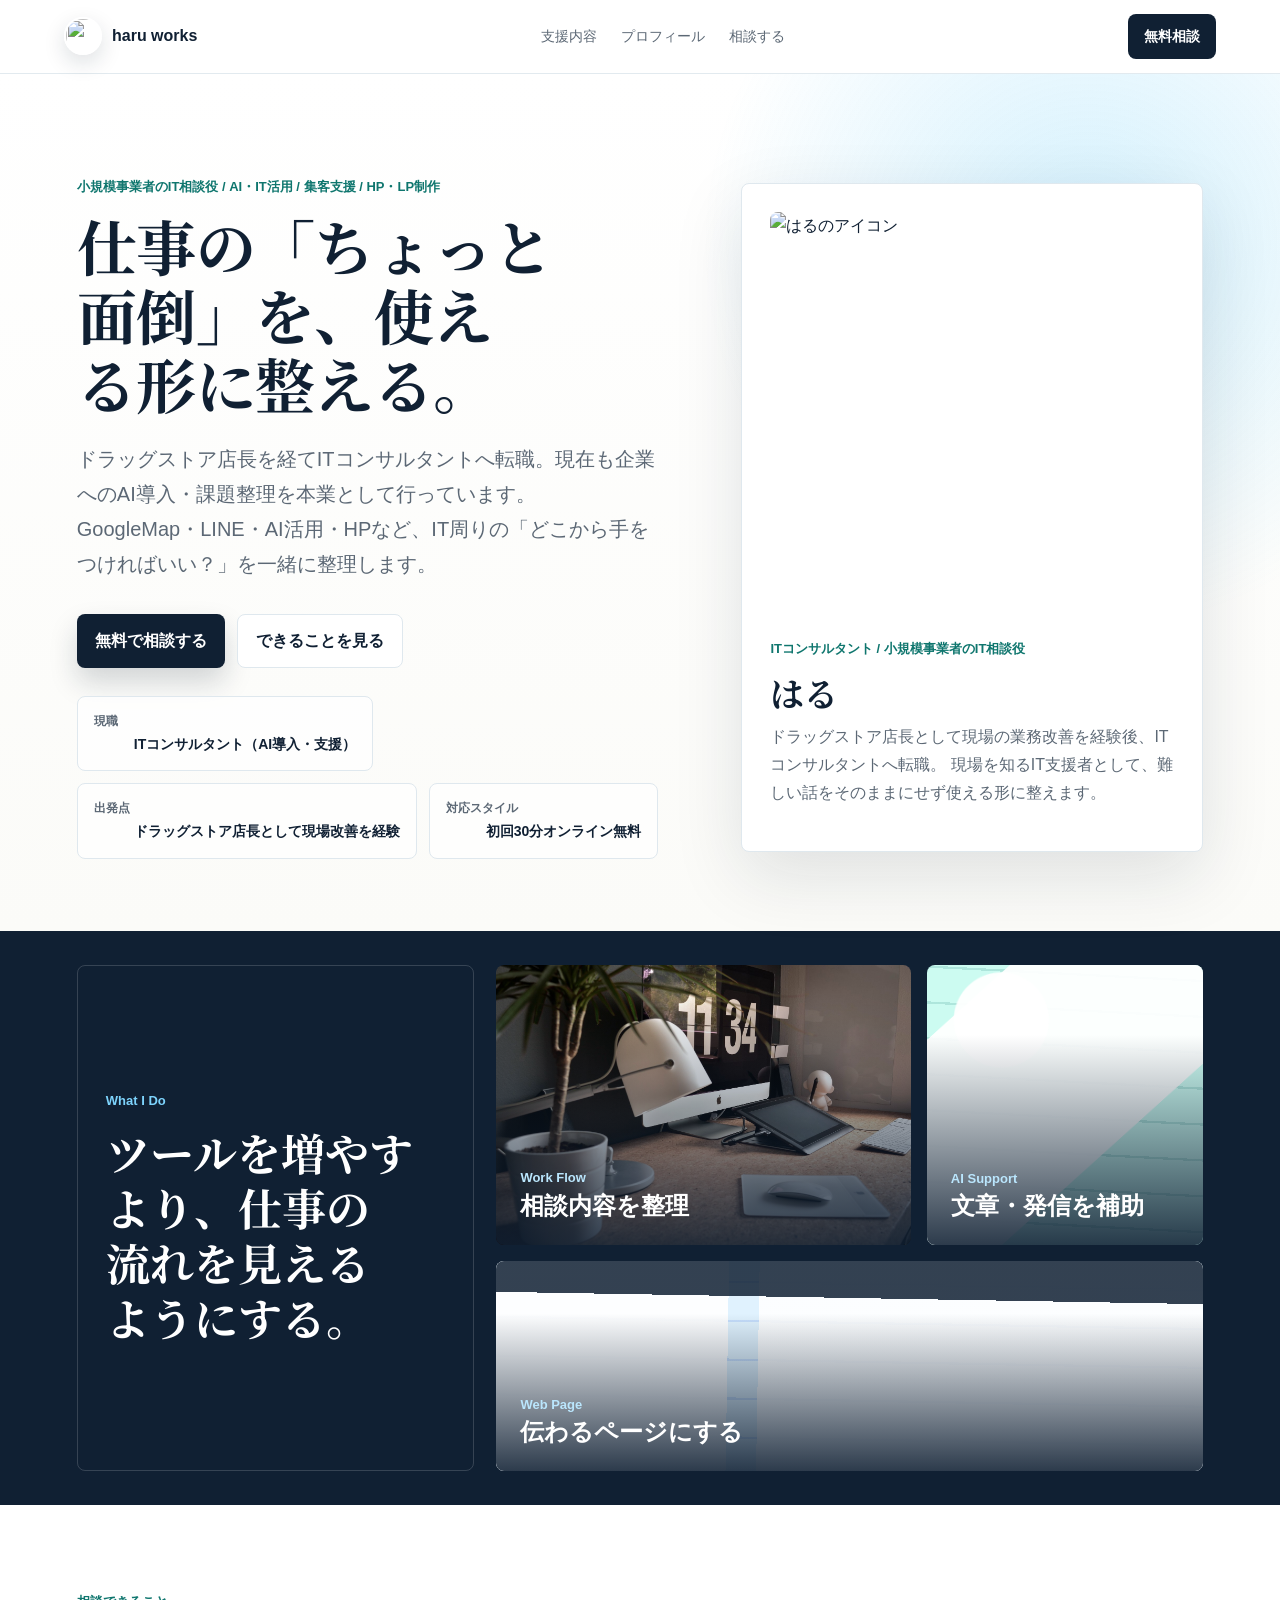
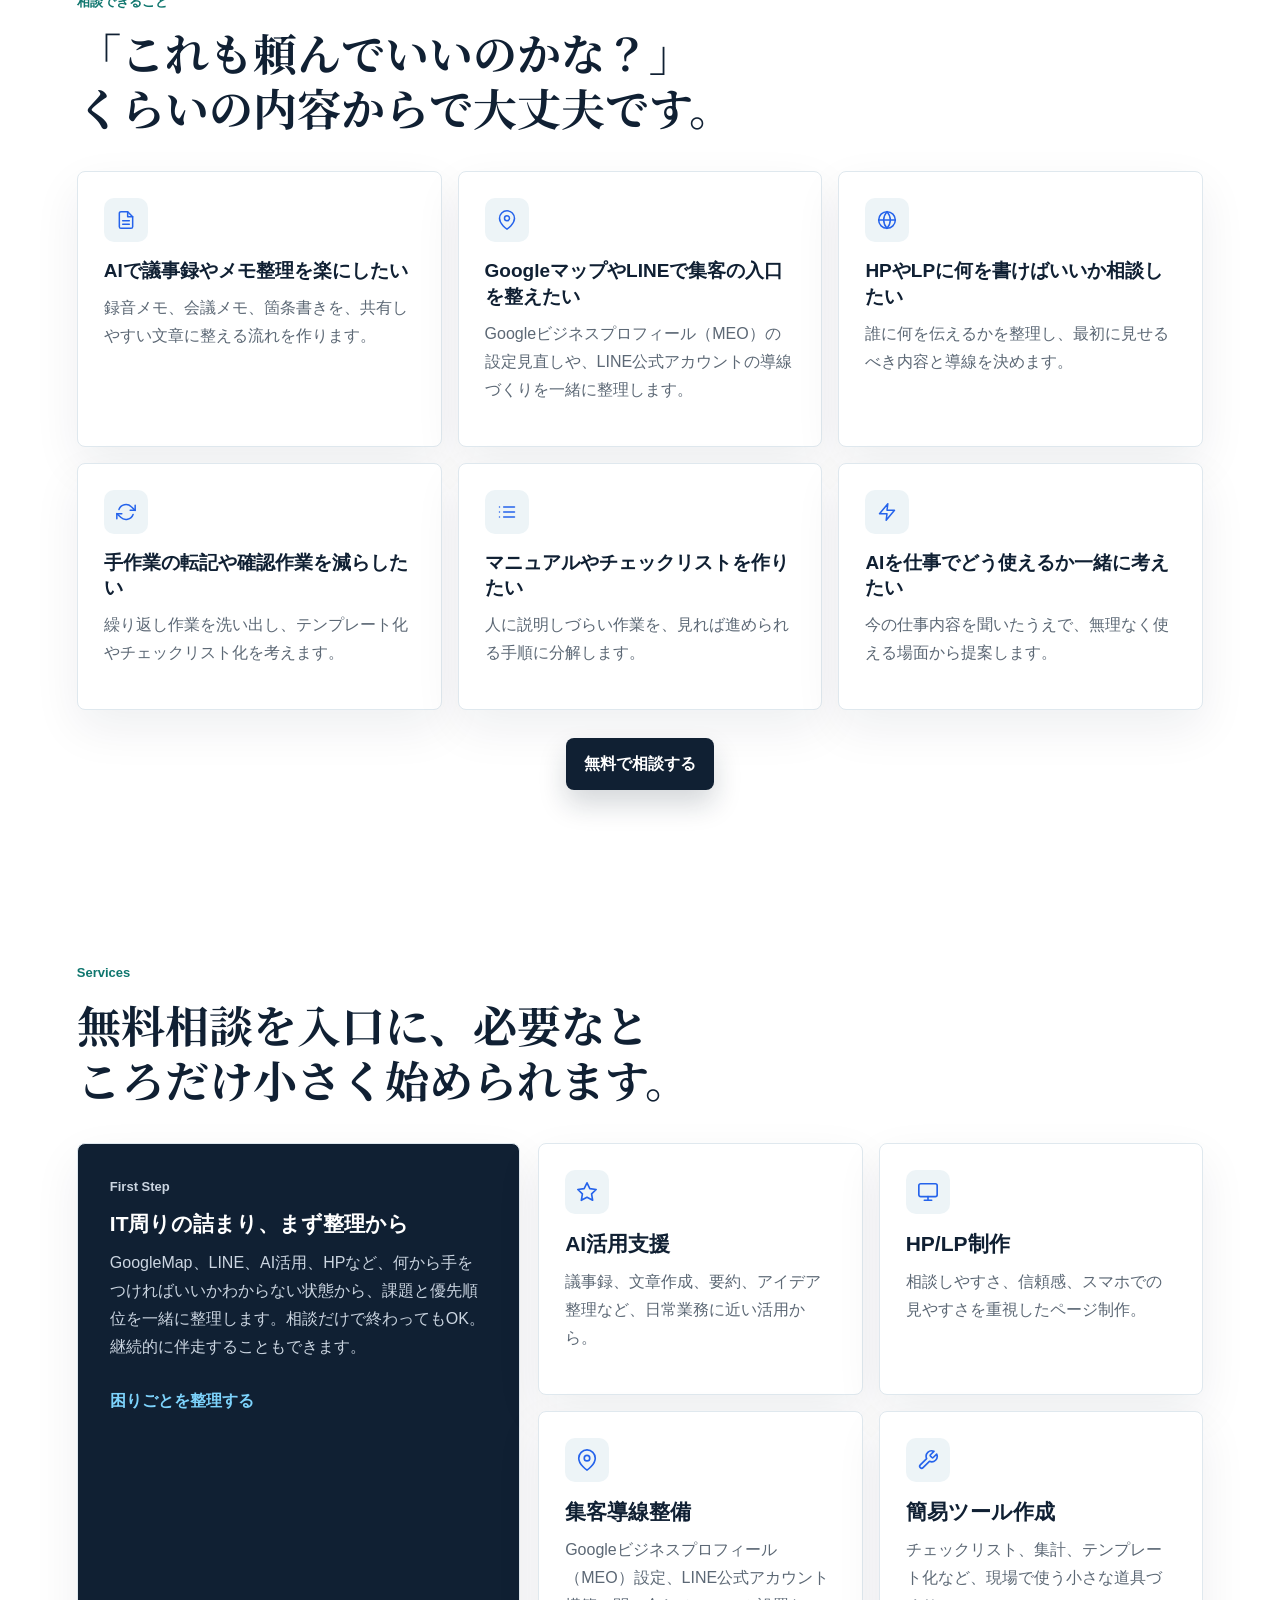
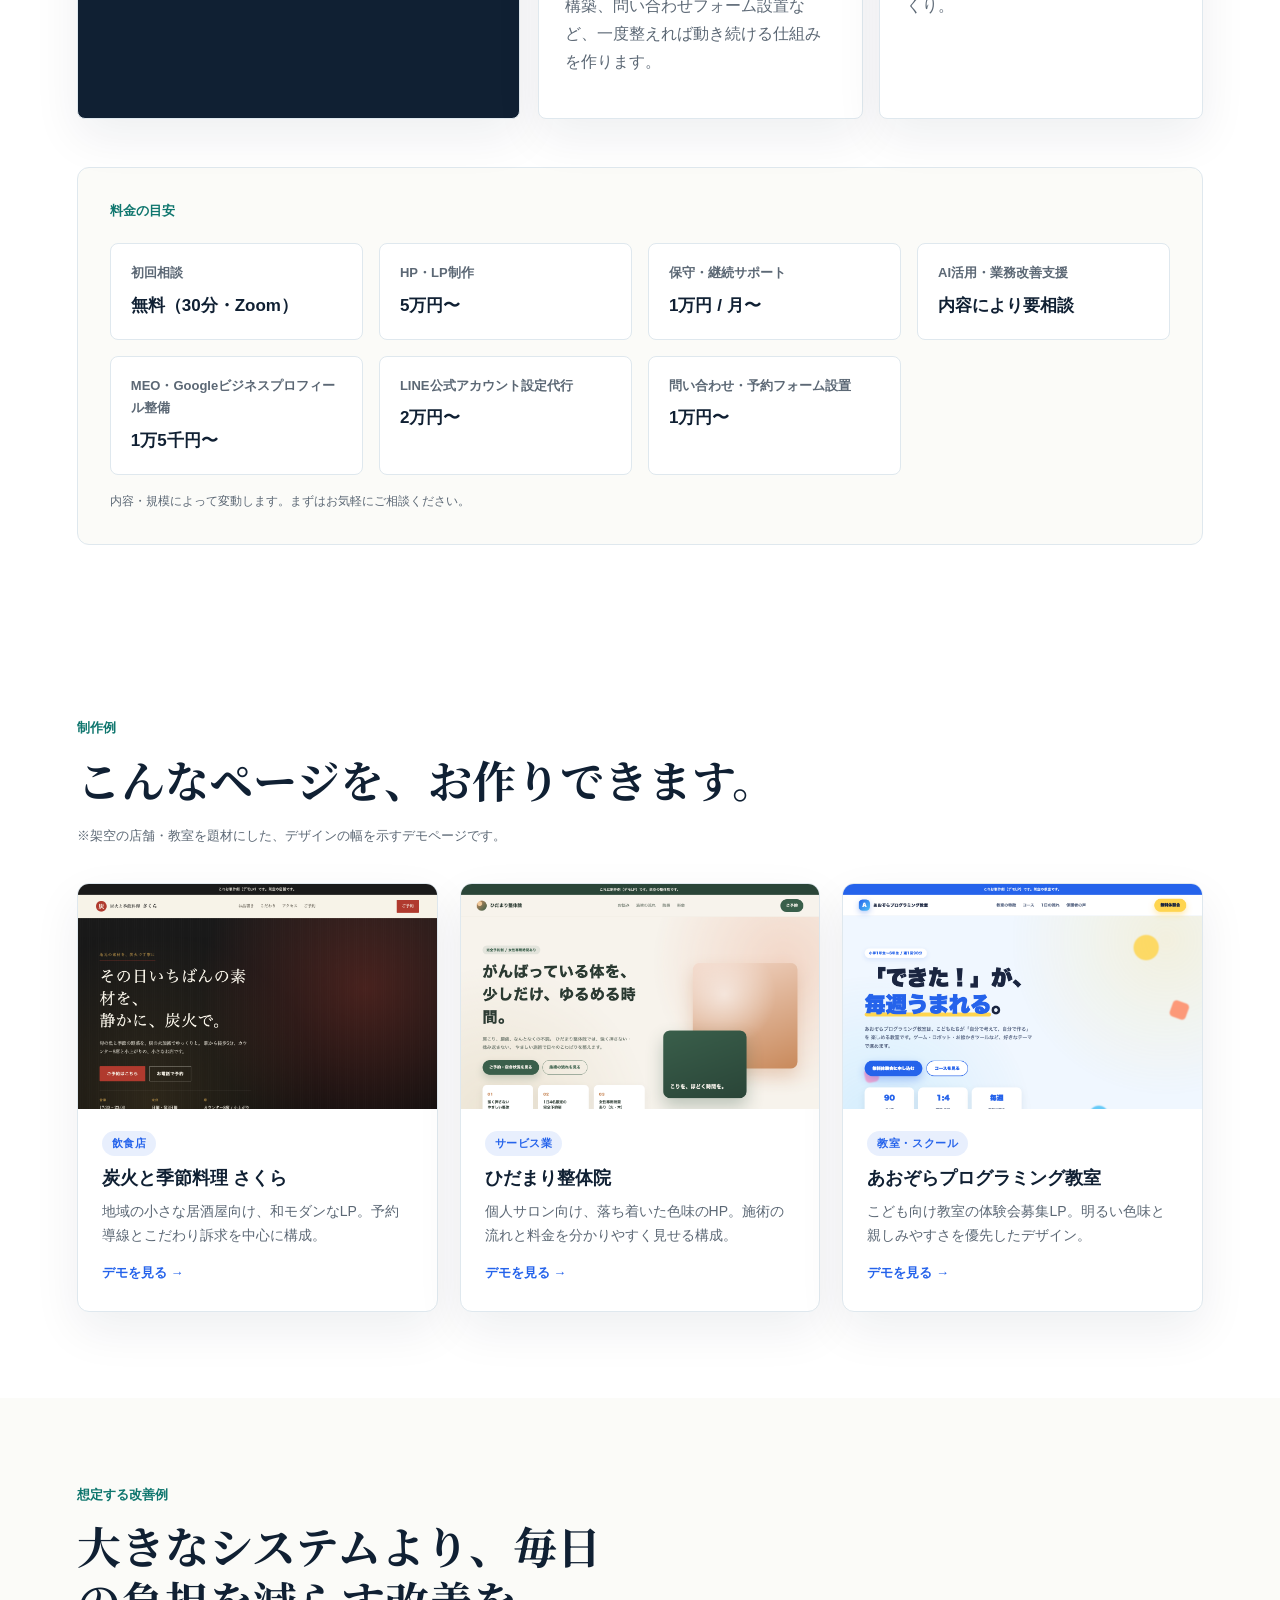
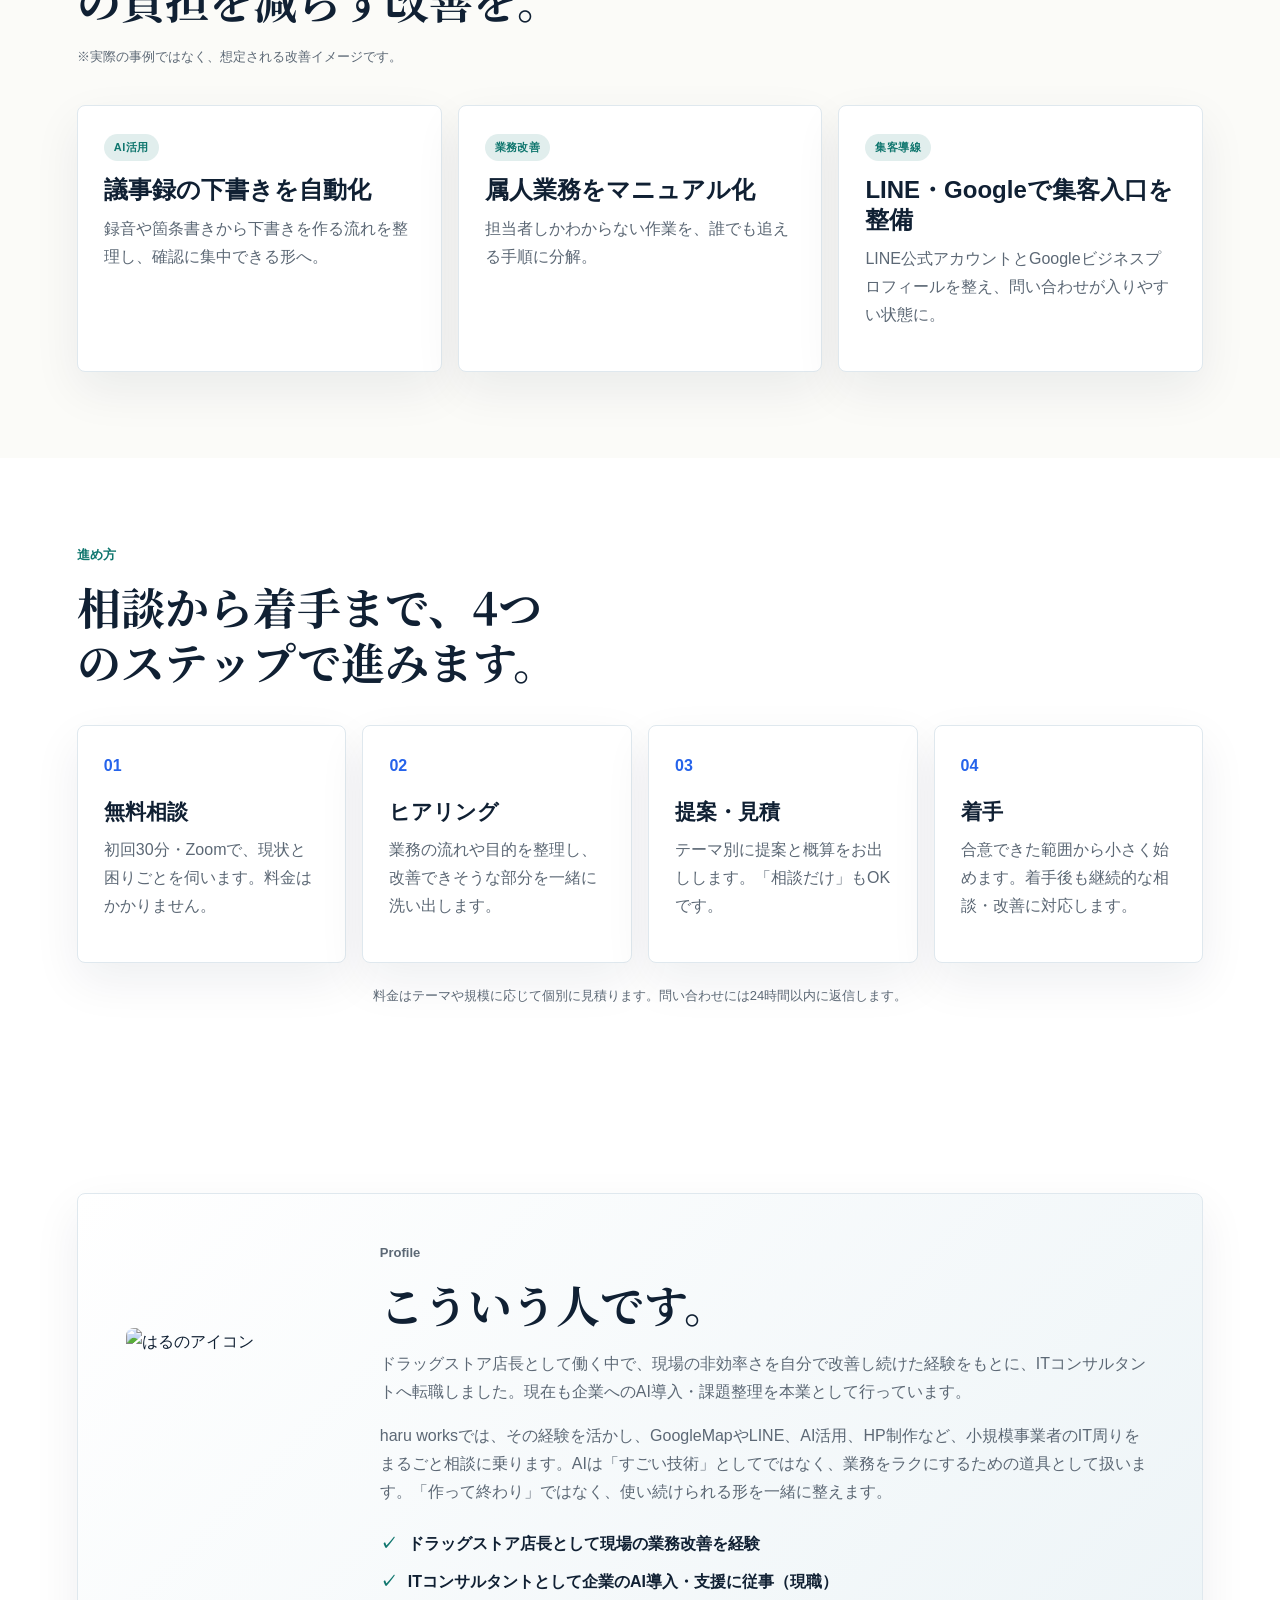
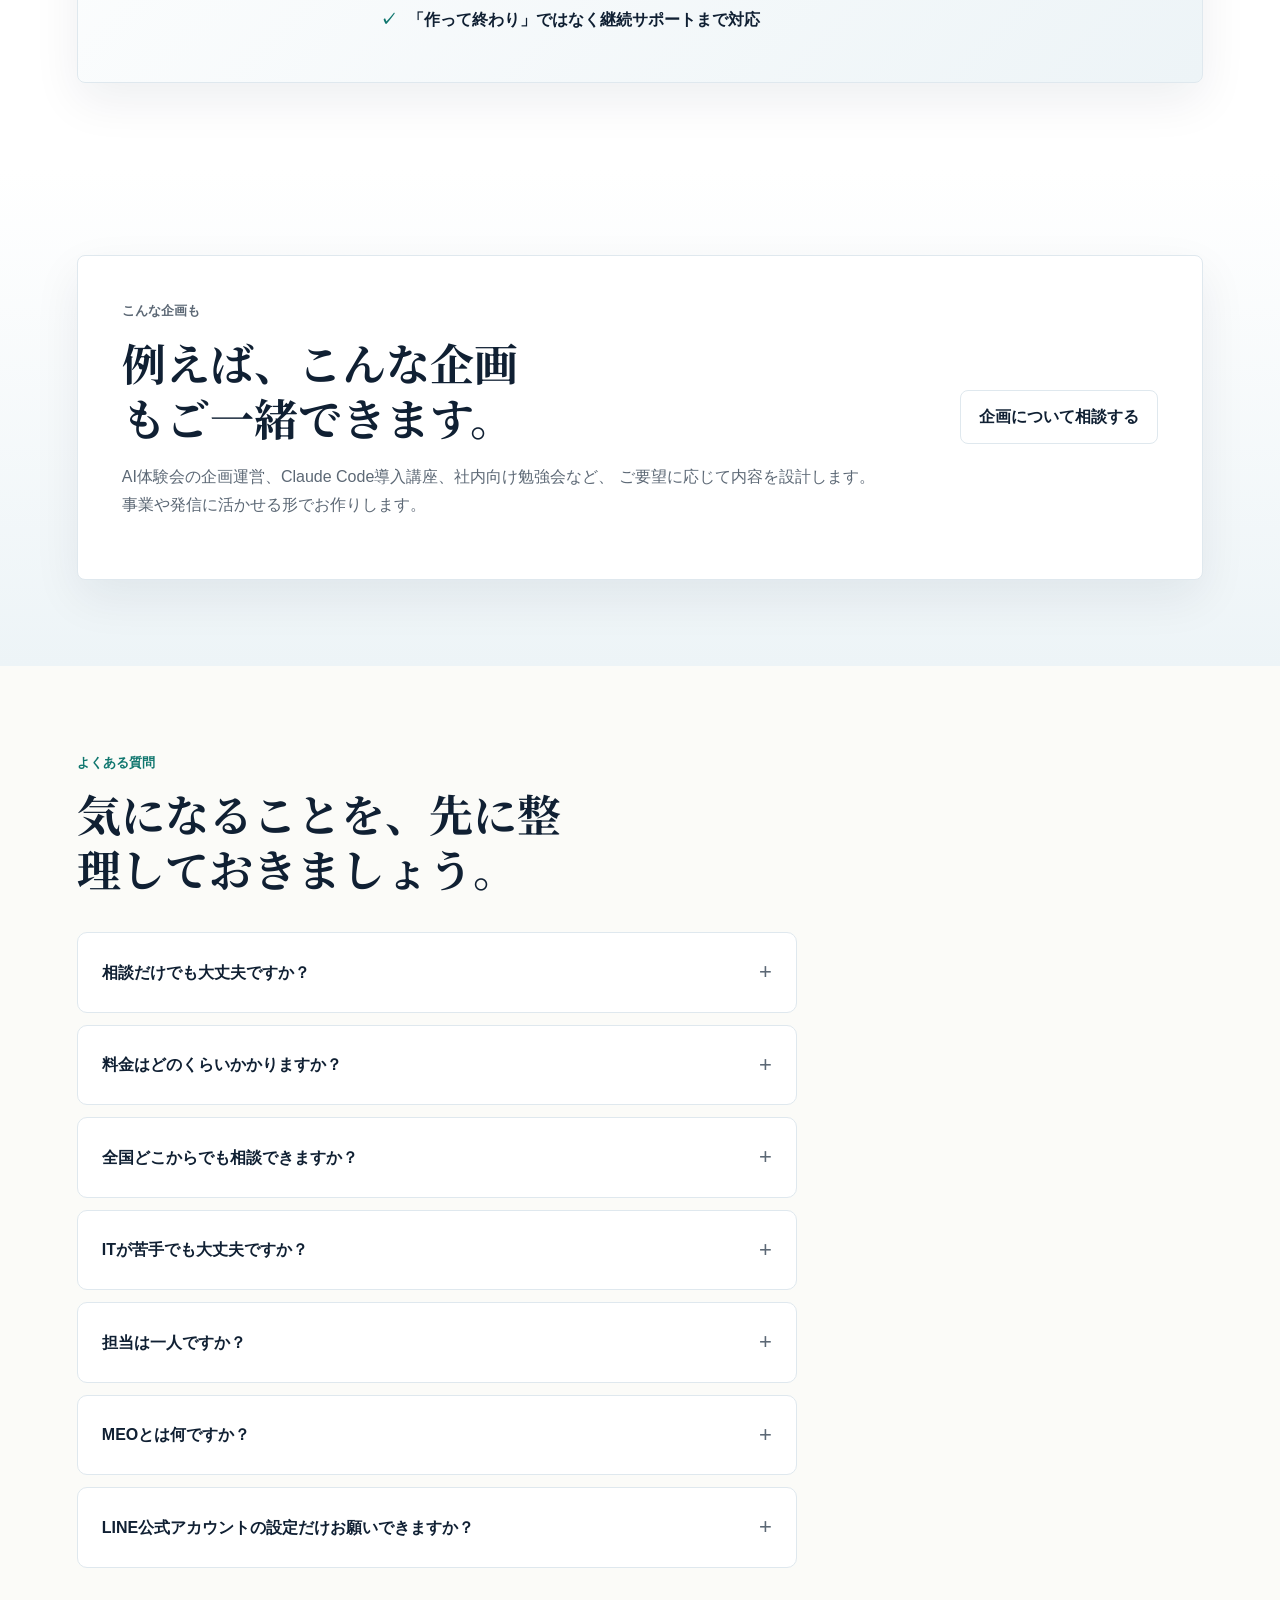
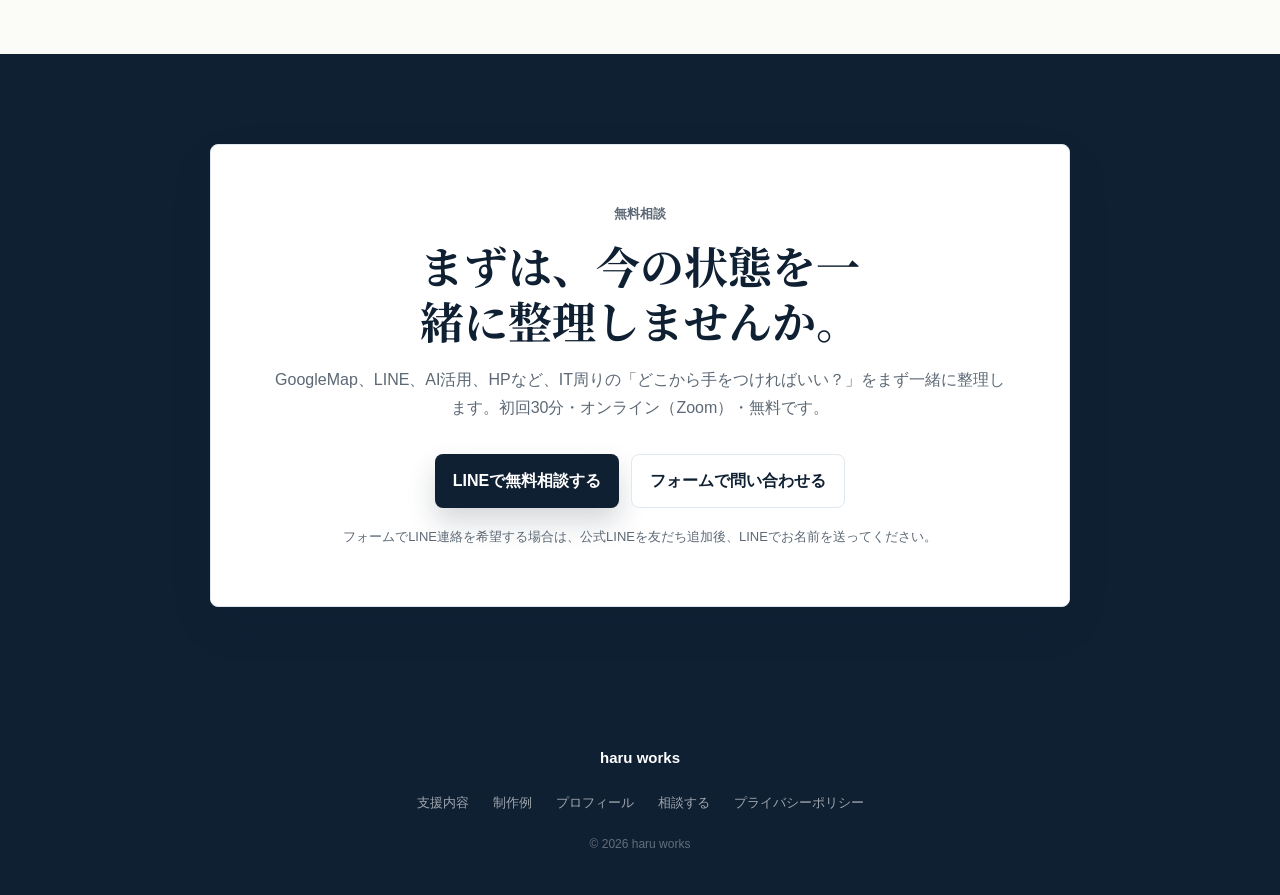
==== commit a862a612: "Clarify LINE contact flow" ====
--- a/index.html
+++ b/index.html
@@ -425,6 +425,7 @@
             <a class="button primary" href="https://lin.ee/vRbwvXH" target="_blank" rel="noopener">LINEで無料相談する</a>
             <a class="button secondary" href="https://docs.google.com/forms/d/e/1FAIpQLScu3prMByooJa0xii1Y22O3OX7RuuOGSf5fjEVzowCOj8Ak6g/viewform" target="_blank" rel="noopener">フォームで問い合わせる</a>
           </div>
+          <p class="contact-note">フォームでLINE連絡を希望する場合は、公式LINEを友だち追加後、LINEでお名前を送ってください。</p>
         </div>
       </section>
     </main>
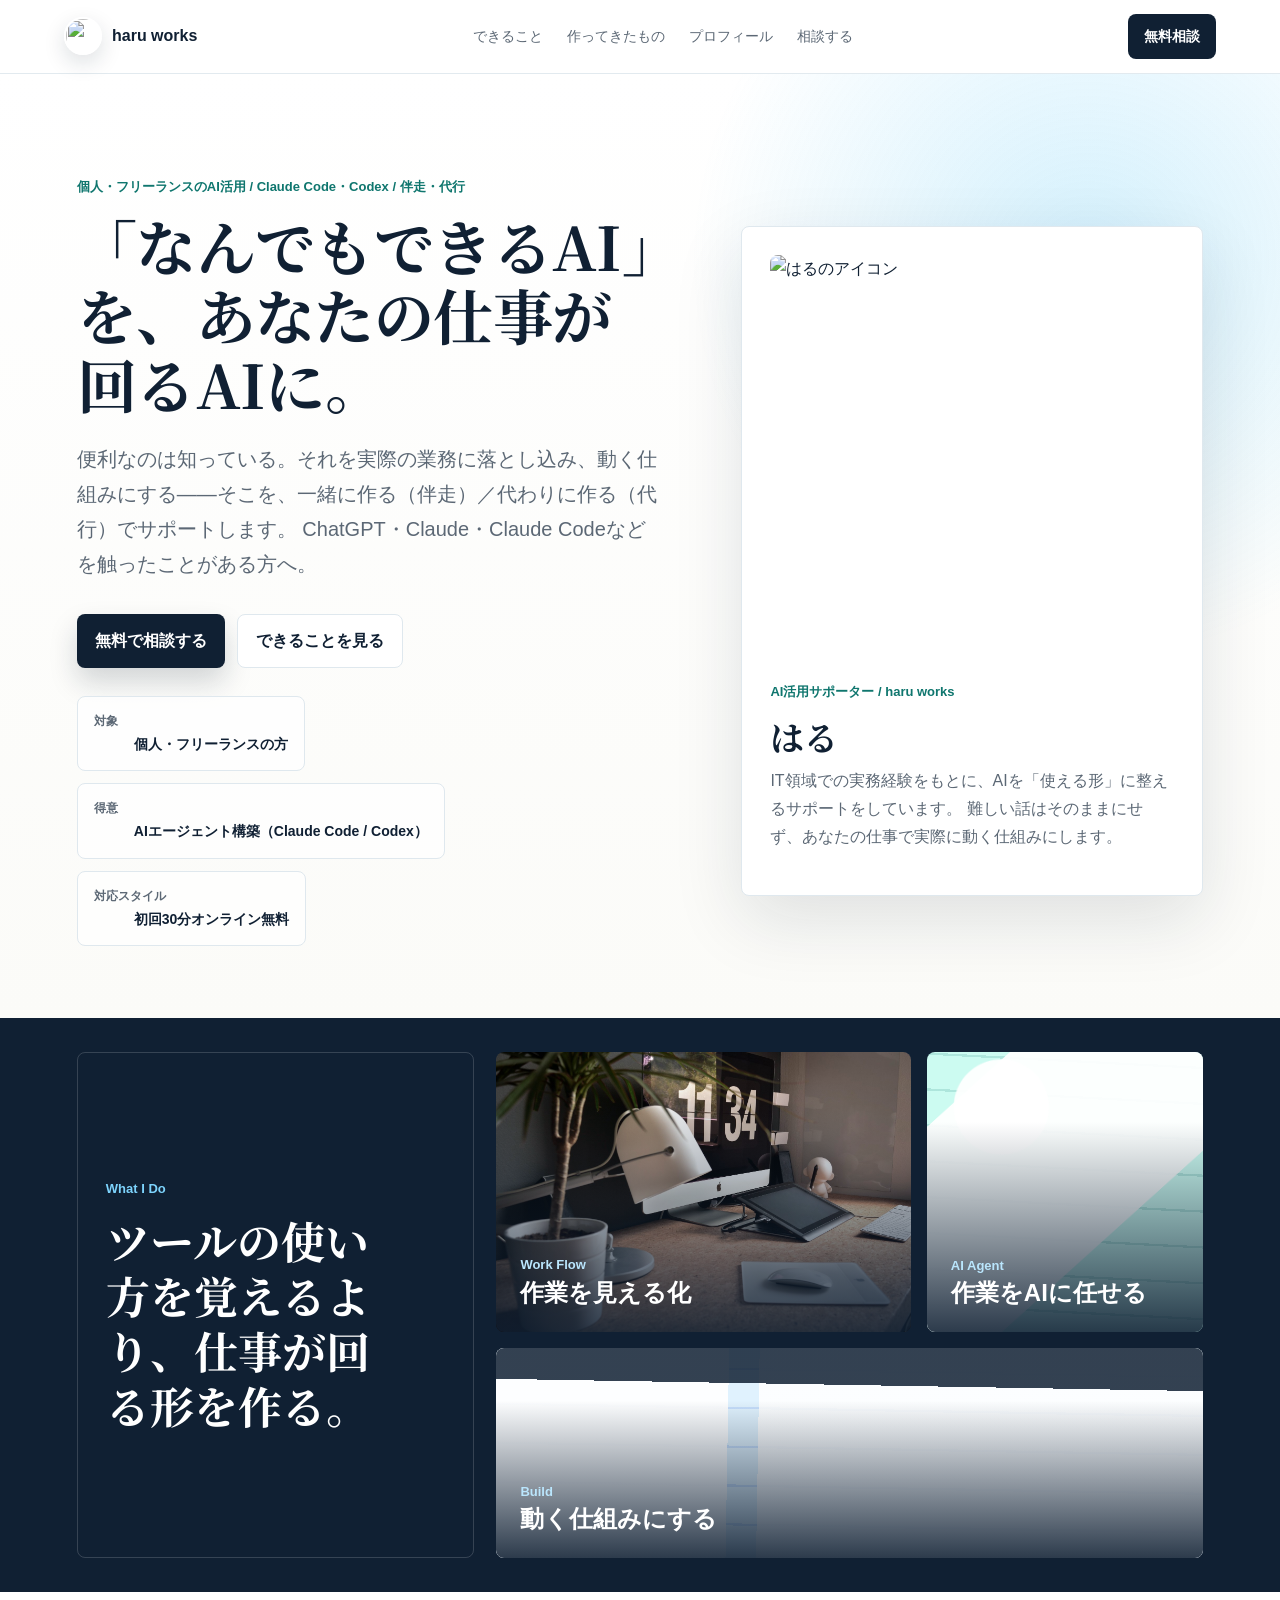
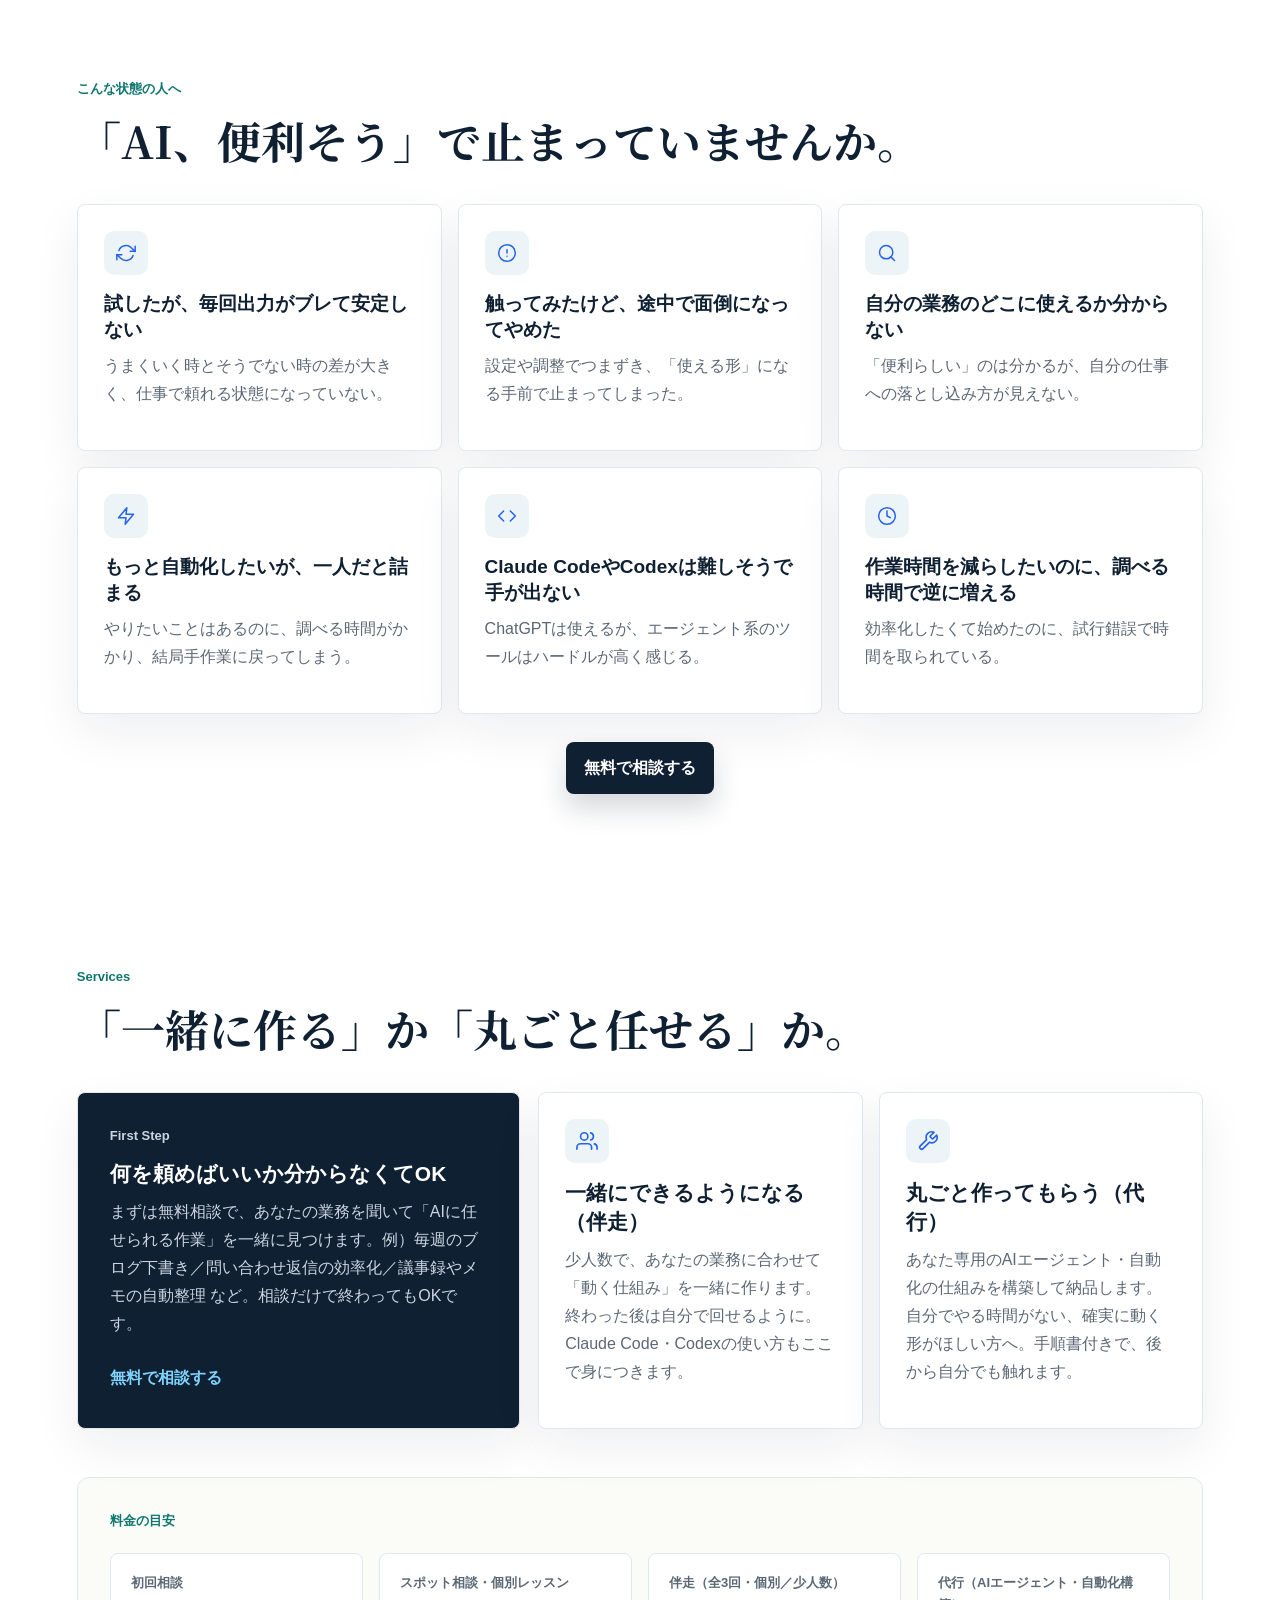
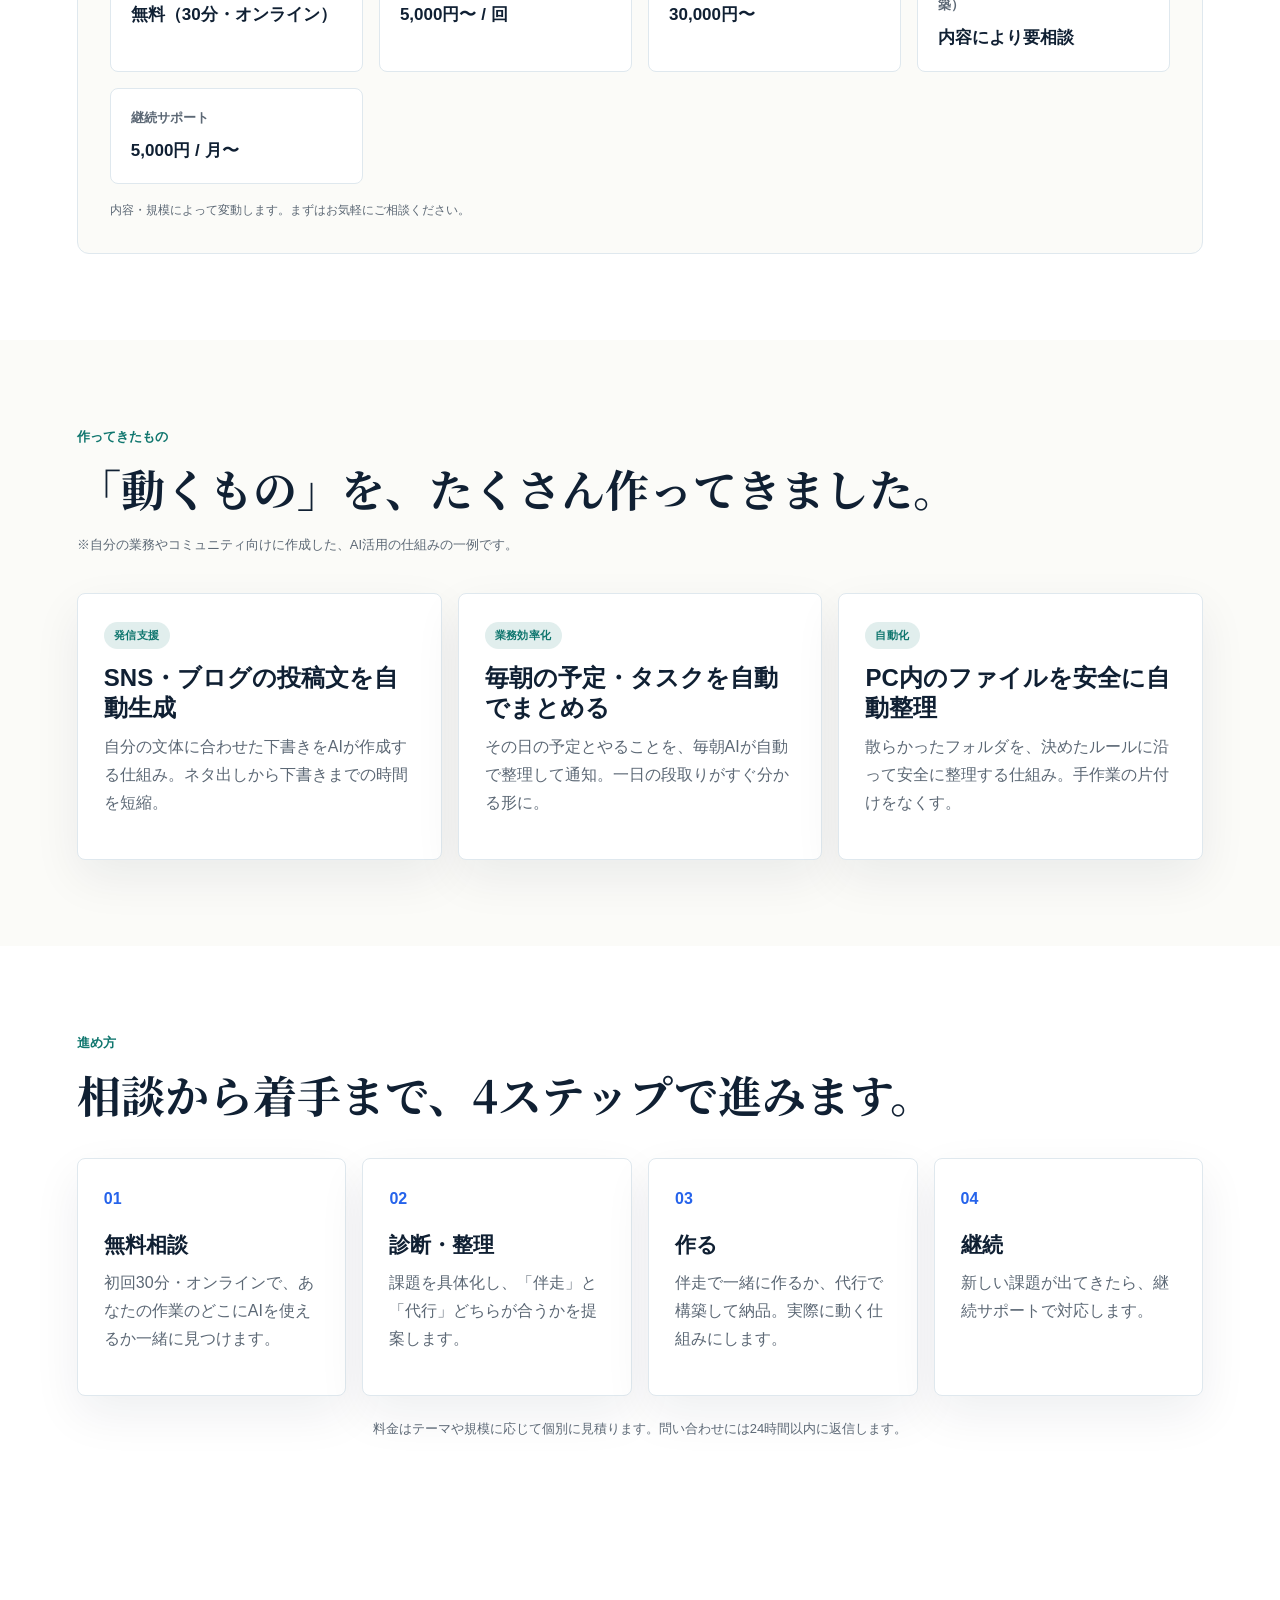
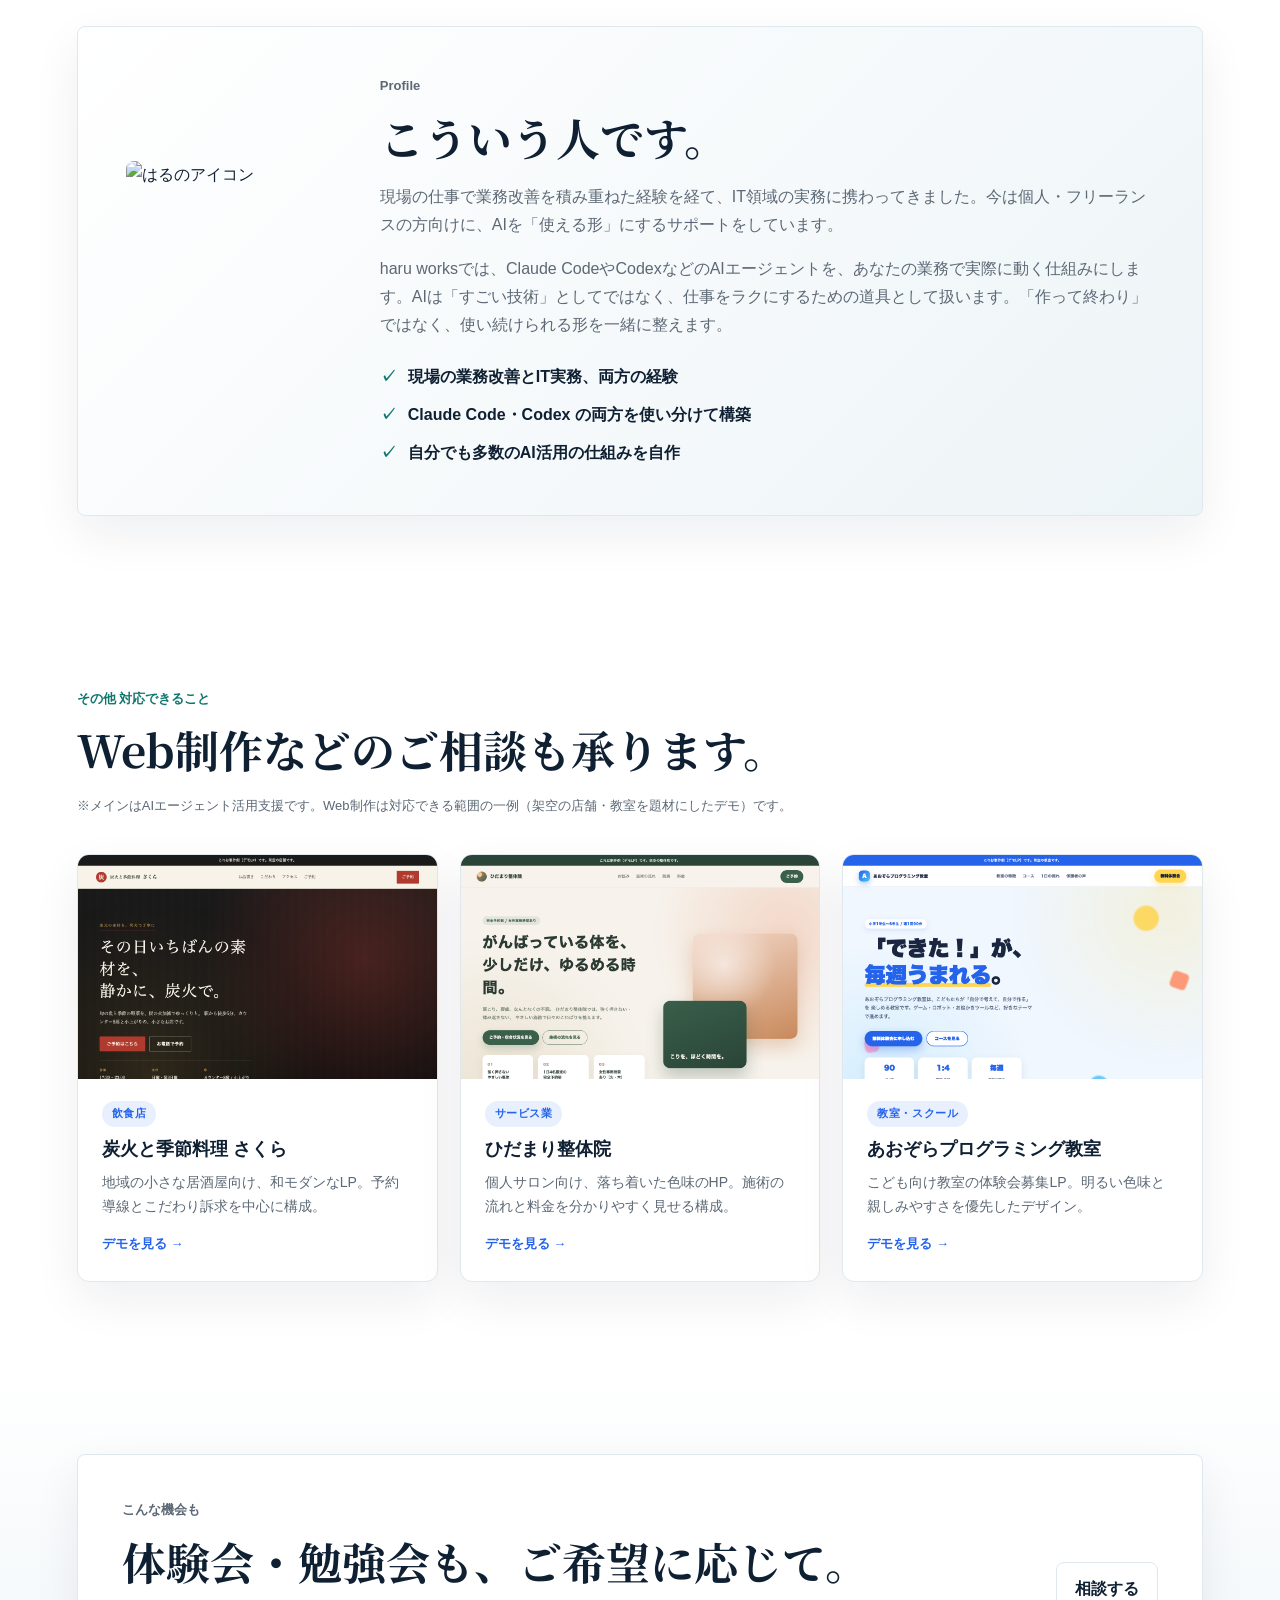
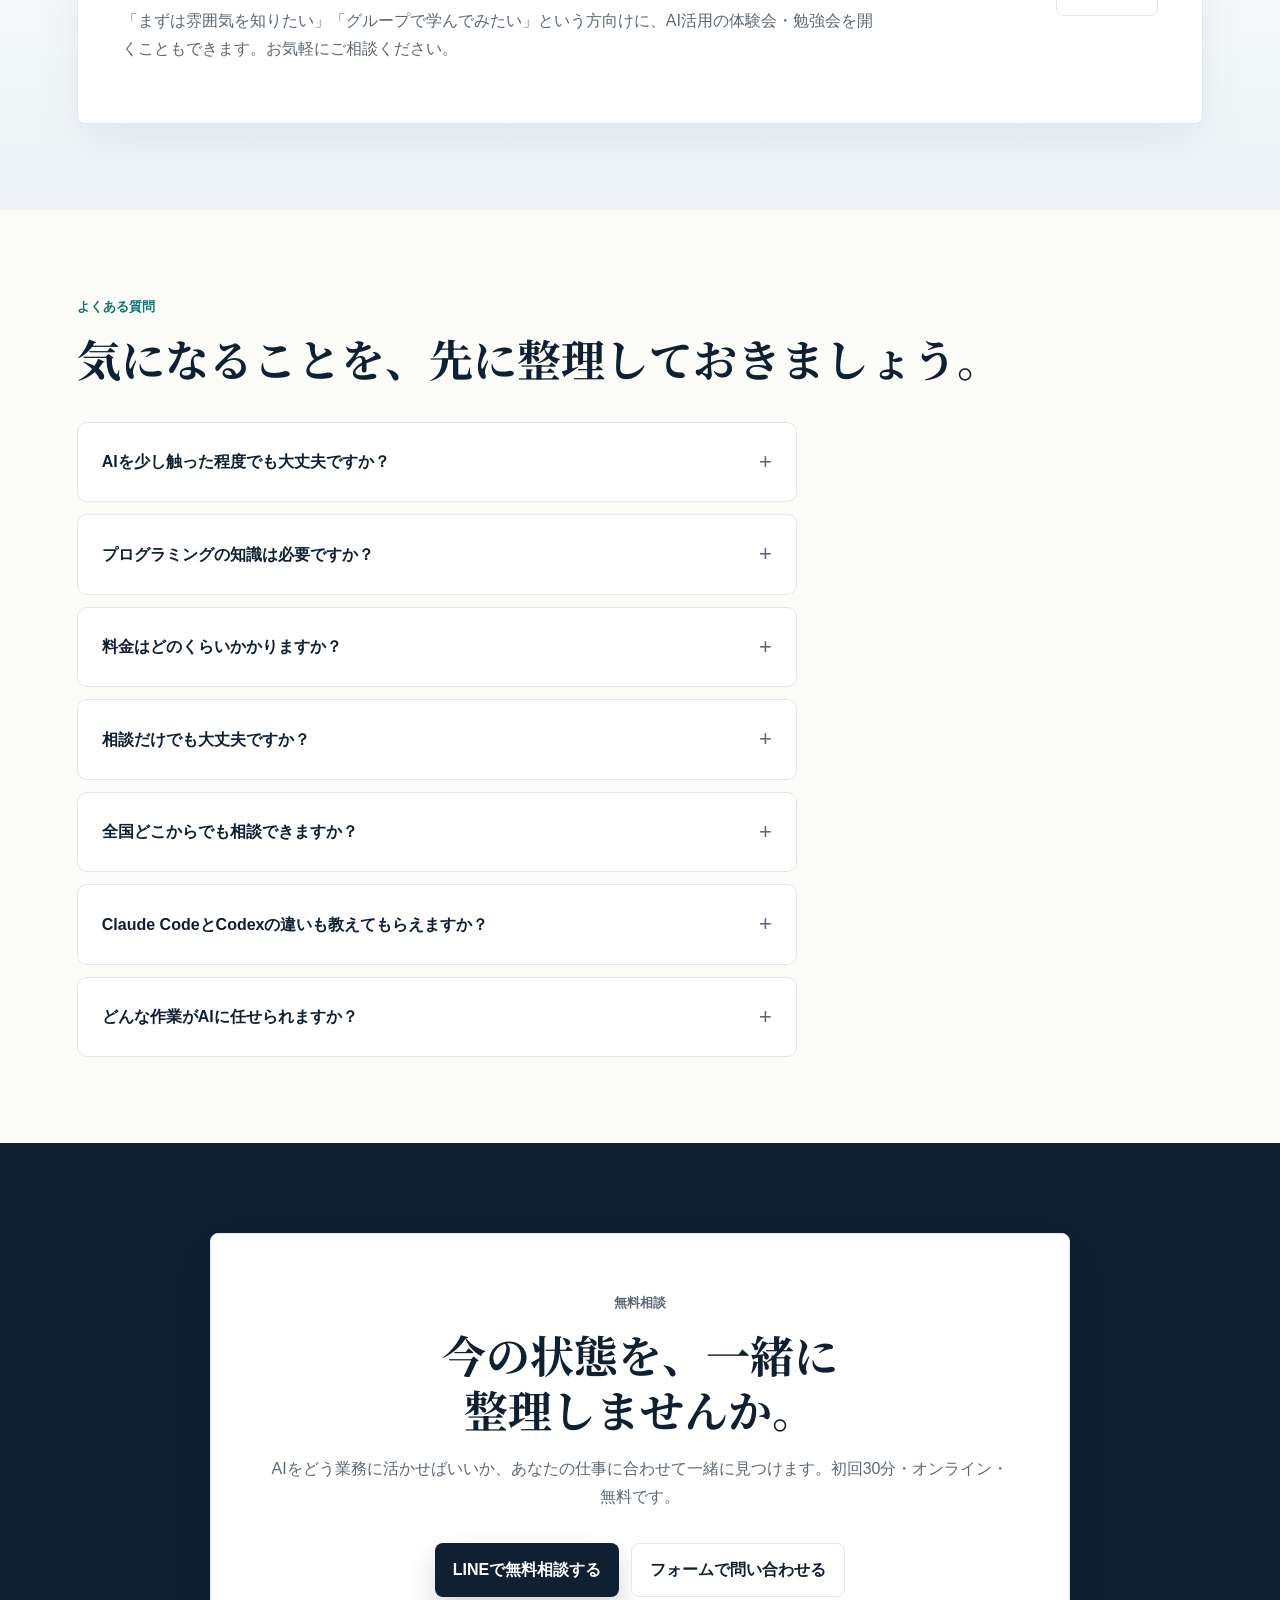
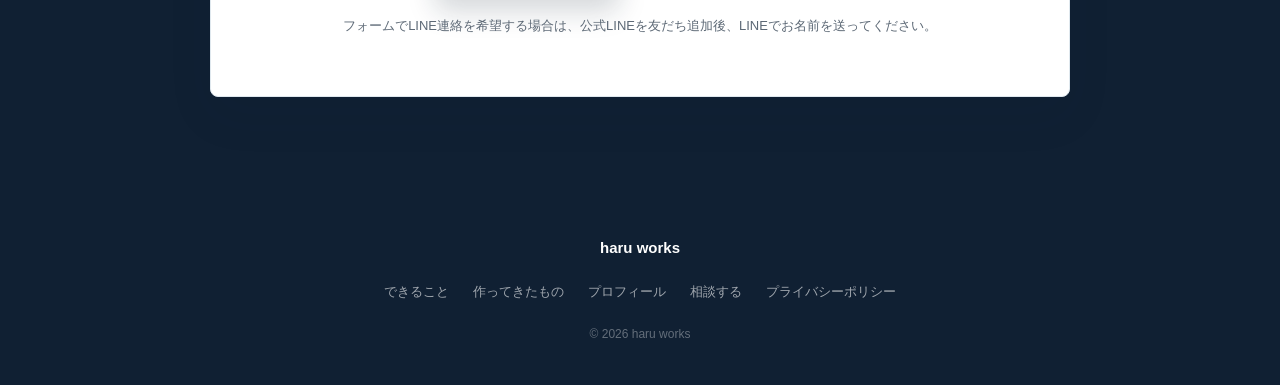
==== commit a2ad070d: "feat: AIエージェント活用支援へ訴求転換（伴走・代行） - ターゲットを「AIを触ったが活かせていない個人・フリーランス」に再設定 - サービスを伴走・代行の2本柱に集約、料金を相場ベースに見直" ====
--- a/index.html
+++ b/index.html
@@ -3,10 +3,10 @@
   <head>
     <meta charset="utf-8">
     <meta name="viewport" content="width=device-width, initial-scale=1">
-    <title>haru works | 小規模事業者のIT相談役</title>
+    <title>haru works | AIエージェント活用を、使える形に</title>
     <meta
       name="description"
-      content="ドラッグストア店長からITコンサルタントへ転職した現役のIT支援者が、GoogleMap・LINE・AI活用・HP制作など、小規模事業者のIT周りをまるごと相談に乗ります。"
+      content="ChatGPT・Claude・Claude Codeなどを触ってみたけど、自分の仕事でうまく活かせていない個人・フリーランス向けに、AIに作業を任せる『動く仕組み』を一緒に作る（伴走）／代わりに作る（代行）サポートです。"
     >
     <link rel="icon" href="assets/haru-icon.png" type="image/png">
     <link rel="apple-touch-icon" href="assets/haru-icon.png">
@@ -14,16 +14,16 @@
     <meta name="theme-color" content="#0F172A">
     <!-- OGP -->
     <meta property="og:type" content="website">
-    <meta property="og:title" content="haru works | 小規模事業者のIT相談役">
-    <meta property="og:description" content="ドラッグストア店長からITコンサルタントへ転職した現役のIT支援者が、GoogleMap・LINE・AI活用・HP制作など、小規模事業者のIT周りをまるごと相談に乗ります。">
+    <meta property="og:title" content="haru works | AIエージェント活用を、使える形に">
+    <meta property="og:description" content="「なんでもできるAI」を、あなたの仕事が回るAIに。個人・フリーランス向けのAIエージェント活用サポート（伴走・代行）。">
     <meta property="og:url" content="https://haru-it-works.com/">
     <meta property="og:image" content="https://haru-it-works.com/assets/workspace.jpg">
     <meta property="og:locale" content="ja_JP">
     <meta property="og:site_name" content="haru works">
     <!-- Twitter Card -->
     <meta name="twitter:card" content="summary_large_image">
-    <meta name="twitter:title" content="haru works | 小規模事業者のIT相談役">
-    <meta name="twitter:description" content="ドラッグストア店長からITコンサルタントへ転職した現役のIT支援者が、GoogleMap・LINE・AI活用・HP制作など、小規模事業者のIT周りをまるごと相談に乗ります。">
+    <meta name="twitter:title" content="haru works | AIエージェント活用を、使える形に">
+    <meta name="twitter:description" content="「なんでもできるAI」を、あなたの仕事が回るAIに。個人・フリーランス向けのAIエージェント活用サポート（伴走・代行）。">
     <meta name="twitter:image" content="https://haru-it-works.com/assets/workspace.jpg">
     <link rel="preconnect" href="https://fonts.googleapis.com">
     <link rel="preconnect" href="https://fonts.gstatic.com" crossorigin>
@@ -36,7 +36,8 @@
         <span>haru works</span>
       </a>
       <nav class="nav" aria-label="主要メニュー">
-        <a href="#service">支援内容</a>
+        <a href="#service">できること</a>
+        <a href="#cases">作ってきたもの</a>
         <a href="#profile">プロフィール</a>
         <a href="#contact">相談する</a>
       </nav>
@@ -46,11 +47,11 @@
     <main id="top">
       <section class="hero">
         <div class="hero-copy">
-          <p class="eyebrow">小規模事業者のIT相談役 / AI・IT活用 / 集客支援 / HP・LP制作</p>
-          <h1>仕事の「ちょっと面倒」を、使える形に整える。</h1>
+          <p class="eyebrow">個人・フリーランスのAI活用 / Claude Code・Codex / 伴走・代行</p>
+          <h1>「なんでもできるAI」を、あなたの仕事が回るAIに。</h1>
           <p class="lead">
-            ドラッグストア店長を経てITコンサルタントへ転職。現在も企業へのAI導入・課題整理を本業として行っています。
-            GoogleMap・LINE・AI活用・HPなど、IT周りの「どこから手をつければいい？」を一緒に整理します。
+            便利なのは知っている。それを実際の業務に落とし込み、動く仕組みにする——そこを、一緒に作る（伴走）／代わりに作る（代行）でサポートします。
+            ChatGPT・Claude・Claude Codeなどを触ったことがある方へ。
           </p>
           <div class="hero-actions">
             <a class="button primary" href="#contact">無料で相談する</a>
@@ -58,12 +59,12 @@
           </div>
           <dl class="hero-proof">
             <div>
-              <dt>現職</dt>
-              <dd>ITコンサルタント（AI導入・支援）</dd>
+              <dt>対象</dt>
+              <dd>個人・フリーランスの方</dd>
             </div>
             <div>
-              <dt>出発点</dt>
-              <dd>ドラッグストア店長として現場改善を経験</dd>
+              <dt>得意</dt>
+              <dd>AIエージェント構築（Claude Code / Codex）</dd>
             </div>
             <div>
               <dt>対応スタイル</dt>
@@ -75,11 +76,11 @@
         <aside class="profile-card" aria-label="担当者プロフィール">
           <img src="assets/haru-icon.png" alt="はるのアイコン" class="profile-image">
           <div>
-            <p class="role">ITコンサルタント / 小規模事業者のIT相談役</p>
+            <p class="role">AI活用サポーター / haru works</p>
             <h2>はる</h2>
             <p>
-              ドラッグストア店長として現場の業務改善を経験後、ITコンサルタントへ転職。
-              現場を知るIT支援者として、難しい話をそのままにせず使える形に整えます。
+              IT領域での実務経験をもとに、AIを「使える形」に整えるサポートをしています。
+              難しい話はそのままにせず、あなたの仕事で実際に動く仕組みにします。
             </p>
           </div>
         </aside>
@@ -88,74 +89,74 @@
       <section class="visual-band" aria-label="支援の雰囲気">
         <div class="visual-copy">
           <p class="eyebrow">What I Do</p>
-          <h2>ツールを増やすより、仕事の流れを見えるようにする。</h2>
+          <h2>ツールの使い方を覚えるより、仕事が回る形を作る。</h2>
         </div>
         <div class="visual-grid">
           <div class="visual-photo">
             <img src="assets/workspace.jpg" alt="ノートとパソコンが置かれた作業机">
             <div>
               <span>Work Flow</span>
-              <strong>相談内容を整理</strong>
+              <strong>作業を見える化</strong>
             </div>
           </div>
           <div class="visual-card note-card">
-            <span>AI Support</span>
-            <strong>文章・発信を補助</strong>
+            <span>AI Agent</span>
+            <strong>作業をAIに任せる</strong>
           </div>
           <div class="visual-card site-card">
-            <span>Web Page</span>
-            <strong>伝わるページにする</strong>
+            <span>Build</span>
+            <strong>動く仕組みにする</strong>
           </div>
         </div>
       </section>
 
       <section class="section examples" id="examples">
         <div class="section-heading">
-          <p class="eyebrow">相談できること</p>
-          <h2>「これも頼んでいいのかな？」くらいの内容からで大丈夫です。</h2>
+          <p class="eyebrow">こんな状態の人へ</p>
+          <h2>「AI、便利そう」で止まっていませんか。</h2>
         </div>
         <div class="example-grid">
           <article class="reveal">
             <div class="card-icon" aria-hidden="true">
-              <svg width="20" height="20" viewBox="0 0 24 24" fill="none" stroke="currentColor" stroke-width="1.8" stroke-linecap="round" stroke-linejoin="round"><path d="M14 2H6a2 2 0 0 0-2 2v16a2 2 0 0 0 2 2h12a2 2 0 0 0 2-2V8z"/><polyline points="14 2 14 8 20 8"/><line x1="16" y1="13" x2="8" y2="13"/><line x1="16" y1="17" x2="8" y2="17"/></svg>
-            </div>
-            <h3>AIで議事録やメモ整理を楽にしたい</h3>
-            <p>録音メモ、会議メモ、箇条書きを、共有しやすい文章に整える流れを作ります。</p>
-          </article>
-          <article class="reveal">
-            <div class="card-icon" aria-hidden="true">
-              <svg width="20" height="20" viewBox="0 0 24 24" fill="none" stroke="currentColor" stroke-width="1.8" stroke-linecap="round" stroke-linejoin="round"><path d="M21 10c0 7-9 13-9 13s-9-6-9-13a9 9 0 0 1 18 0z"/><circle cx="12" cy="10" r="3"/></svg>
-            </div>
-            <h3>GoogleマップやLINEで集客の入口を整えたい</h3>
-            <p>Googleビジネスプロフィール（MEO）の設定見直しや、LINE公式アカウントの導線づくりを一緒に整理します。</p>
-          </article>
-          <article class="reveal">
-            <div class="card-icon" aria-hidden="true">
-              <svg width="20" height="20" viewBox="0 0 24 24" fill="none" stroke="currentColor" stroke-width="1.8" stroke-linecap="round" stroke-linejoin="round"><circle cx="12" cy="12" r="10"/><line x1="2" y1="12" x2="22" y2="12"/><path d="M12 2a15.3 15.3 0 0 1 4 10 15.3 15.3 0 0 1-4 10 15.3 15.3 0 0 1-4-10 15.3 15.3 0 0 1 4-10z"/></svg>
-            </div>
-            <h3>HPやLPに何を書けばいいか相談したい</h3>
-            <p>誰に何を伝えるかを整理し、最初に見せるべき内容と導線を決めます。</p>
-          </article>
-          <article class="reveal">
-            <div class="card-icon" aria-hidden="true">
               <svg width="20" height="20" viewBox="0 0 24 24" fill="none" stroke="currentColor" stroke-width="1.8" stroke-linecap="round" stroke-linejoin="round"><polyline points="23 4 23 10 17 10"/><polyline points="1 20 1 14 7 14"/><path d="M3.51 9a9 9 0 0 1 14.85-3.36L23 10M1 14l4.64 4.36A9 9 0 0 0 20.49 15"/></svg>
             </div>
-            <h3>手作業の転記や確認作業を減らしたい</h3>
-            <p>繰り返し作業を洗い出し、テンプレート化やチェックリスト化を考えます。</p>
-          </article>
-          <article class="reveal">
-            <div class="card-icon" aria-hidden="true">
-              <svg width="20" height="20" viewBox="0 0 24 24" fill="none" stroke="currentColor" stroke-width="1.8" stroke-linecap="round" stroke-linejoin="round"><line x1="8" y1="6" x2="21" y2="6"/><line x1="8" y1="12" x2="21" y2="12"/><line x1="8" y1="18" x2="21" y2="18"/><line x1="3" y1="6" x2="3.01" y2="6"/><line x1="3" y1="12" x2="3.01" y2="12"/><line x1="3" y1="18" x2="3.01" y2="18"/></svg>
-            </div>
-            <h3>マニュアルやチェックリストを作りたい</h3>
-            <p>人に説明しづらい作業を、見れば進められる手順に分解します。</p>
+            <h3>試したが、毎回出力がブレて安定しない</h3>
+            <p>うまくいく時とそうでない時の差が大きく、仕事で頼れる状態になっていない。</p>
+          </article>
+          <article class="reveal">
+            <div class="card-icon" aria-hidden="true">
+              <svg width="20" height="20" viewBox="0 0 24 24" fill="none" stroke="currentColor" stroke-width="1.8" stroke-linecap="round" stroke-linejoin="round"><circle cx="12" cy="12" r="10"/><line x1="12" y1="8" x2="12" y2="12"/><line x1="12" y1="16" x2="12.01" y2="16"/></svg>
+            </div>
+            <h3>触ってみたけど、途中で面倒になってやめた</h3>
+            <p>設定や調整でつまずき、「使える形」になる手前で止まってしまった。</p>
+          </article>
+          <article class="reveal">
+            <div class="card-icon" aria-hidden="true">
+              <svg width="20" height="20" viewBox="0 0 24 24" fill="none" stroke="currentColor" stroke-width="1.8" stroke-linecap="round" stroke-linejoin="round"><circle cx="11" cy="11" r="8"/><line x1="21" y1="21" x2="16.65" y2="16.65"/></svg>
+            </div>
+            <h3>自分の業務のどこに使えるか分からない</h3>
+            <p>「便利らしい」のは分かるが、自分の仕事への落とし込み方が見えない。</p>
           </article>
           <article class="reveal">
             <div class="card-icon" aria-hidden="true">
               <svg width="20" height="20" viewBox="0 0 24 24" fill="none" stroke="currentColor" stroke-width="1.8" stroke-linecap="round" stroke-linejoin="round"><polygon points="13 2 3 14 12 14 11 22 21 10 12 10 13 2"/></svg>
             </div>
-            <h3>AIを仕事でどう使えるか一緒に考えたい</h3>
-            <p>今の仕事内容を聞いたうえで、無理なく使える場面から提案します。</p>
+            <h3>もっと自動化したいが、一人だと詰まる</h3>
+            <p>やりたいことはあるのに、調べる時間がかかり、結局手作業に戻ってしまう。</p>
+          </article>
+          <article class="reveal">
+            <div class="card-icon" aria-hidden="true">
+              <svg width="20" height="20" viewBox="0 0 24 24" fill="none" stroke="currentColor" stroke-width="1.8" stroke-linecap="round" stroke-linejoin="round"><polyline points="16 18 22 12 16 6"/><polyline points="8 6 2 12 8 18"/></svg>
+            </div>
+            <h3>Claude CodeやCodexは難しそうで手が出ない</h3>
+            <p>ChatGPTは使えるが、エージェント系のツールはハードルが高く感じる。</p>
+          </article>
+          <article class="reveal">
+            <div class="card-icon" aria-hidden="true">
+              <svg width="20" height="20" viewBox="0 0 24 24" fill="none" stroke="currentColor" stroke-width="1.8" stroke-linecap="round" stroke-linejoin="round"><circle cx="12" cy="12" r="10"/><polyline points="12 6 12 12 16 14"/></svg>
+            </div>
+            <h3>作業時間を減らしたいのに、調べる時間で逆に増える</h3>
+            <p>効率化したくて始めたのに、試行錯誤で時間を取られている。</p>
           </article>
         </div>
         <div class="section-cta">
@@ -166,45 +167,31 @@
       <section class="section services" id="service">
         <div class="section-heading">
           <p class="eyebrow">Services</p>
-          <h2>無料相談を入口に、必要なところだけ小さく始められます。</h2>
+          <h2>「一緒に作る」か「丸ごと任せる」か。</h2>
         </div>
         <div class="service-layout">
           <article class="service-main">
             <p class="tag">First Step</p>
-            <h3>IT周りの詰まり、まず整理から</h3>
+            <h3>何を頼めばいいか分からなくてOK</h3>
             <p>
-              GoogleMap、LINE、AI活用、HPなど、何から手をつければいいかわからない状態から、課題と優先順位を一緒に整理します。相談だけで終わってもOK。継続的に伴走することもできます。
+              まずは無料相談で、あなたの業務を聞いて「AIに任せられる作業」を一緒に見つけます。例）毎週のブログ下書き／問い合わせ返信の効率化／議事録やメモの自動整理 など。相談だけで終わってもOKです。
             </p>
-            <a href="#contact">困りごとを整理する</a>
+            <a href="#contact">無料で相談する</a>
           </article>
           <div class="service-grid">
             <article class="reveal">
               <div class="card-icon" aria-hidden="true">
-                <svg width="22" height="22" viewBox="0 0 24 24" fill="none" stroke="currentColor" stroke-width="1.8" stroke-linecap="round" stroke-linejoin="round"><polygon points="12 2 15.09 8.26 22 9.27 17 14.14 18.18 21.02 12 17.77 5.82 21.02 7 14.14 2 9.27 8.91 8.26 12 2"/></svg>
+                <svg width="22" height="22" viewBox="0 0 24 24" fill="none" stroke="currentColor" stroke-width="1.8" stroke-linecap="round" stroke-linejoin="round"><path d="M17 21v-2a4 4 0 0 0-4-4H5a4 4 0 0 0-4 4v2"/><circle cx="9" cy="7" r="4"/><path d="M23 21v-2a4 4 0 0 0-3-3.87"/><path d="M16 3.13a4 4 0 0 1 0 7.75"/></svg>
               </div>
-              <h3>AI活用支援</h3>
-              <p>議事録、文章作成、要約、アイデア整理など、日常業務に近い活用から。</p>
-            </article>
-            <article class="reveal">
-              <div class="card-icon" aria-hidden="true">
-                <svg width="22" height="22" viewBox="0 0 24 24" fill="none" stroke="currentColor" stroke-width="1.8" stroke-linecap="round" stroke-linejoin="round"><rect x="2" y="3" width="20" height="14" rx="2"/><line x1="8" y1="21" x2="16" y2="21"/><line x1="12" y1="17" x2="12" y2="21"/></svg>
-              </div>
-              <h3>HP/LP制作</h3>
-              <p>相談しやすさ、信頼感、スマホでの見やすさを重視したページ制作。</p>
-            </article>
-            <article class="reveal">
-              <div class="card-icon" aria-hidden="true">
-                <svg width="22" height="22" viewBox="0 0 24 24" fill="none" stroke="currentColor" stroke-width="1.8" stroke-linecap="round" stroke-linejoin="round"><path d="M21 10c0 7-9 13-9 13s-9-6-9-13a9 9 0 0 1 18 0z"/><circle cx="12" cy="10" r="3"/></svg>
-              </div>
-              <h3>集客導線整備</h3>
-              <p>Googleビジネスプロフィール（MEO）設定、LINE公式アカウント構築、問い合わせフォーム設置など、一度整えれば動き続ける仕組みを作ります。</p>
+              <h3>一緒にできるようになる（伴走）</h3>
+              <p>少人数で、あなたの業務に合わせて「動く仕組み」を一緒に作ります。終わった後は自分で回せるように。Claude Code・Codexの使い方もここで身につきます。</p>
             </article>
             <article class="reveal">
               <div class="card-icon" aria-hidden="true">
                 <svg width="22" height="22" viewBox="0 0 24 24" fill="none" stroke="currentColor" stroke-width="1.8" stroke-linecap="round" stroke-linejoin="round"><path d="M14.7 6.3a1 1 0 0 0 0 1.4l1.6 1.6a1 1 0 0 0 1.4 0l3.77-3.77a6 6 0 0 1-7.94 7.94l-6.91 6.91a2.12 2.12 0 0 1-3-3l6.91-6.91a6 6 0 0 1 7.94-7.94l-3.76 3.76z"/></svg>
               </div>
-              <h3>簡易ツール作成</h3>
-              <p>チェックリスト、集計、テンプレート化など、現場で使う小さな道具づくり。</p>
+              <h3>丸ごと作ってもらう（代行）</h3>
+              <p>あなた専用のAIエージェント・自動化の仕組みを構築して納品します。自分でやる時間がない、確実に動く形がほしい方へ。手順書付きで、後から自分でも触れます。</p>
             </article>
           </div>
         </div>
@@ -213,101 +200,50 @@
           <div class="price-grid">
             <div class="price-item">
               <strong>初回相談</strong>
-              <span>無料（30分・Zoom）</span>
+              <span>無料（30分・オンライン）</span>
             </div>
             <div class="price-item">
-              <strong>HP・LP制作</strong>
-              <span>5万円〜</span>
+              <strong>スポット相談・個別レッスン</strong>
+              <span>5,000円〜 / 回</span>
             </div>
             <div class="price-item">
-              <strong>保守・継続サポート</strong>
-              <span>1万円 / 月〜</span>
+              <strong>伴走（全3回・個別／少人数）</strong>
+              <span>30,000円〜</span>
             </div>
             <div class="price-item">
-              <strong>AI活用・業務改善支援</strong>
+              <strong>代行（AIエージェント・自動化構築）</strong>
               <span>内容により要相談</span>
             </div>
             <div class="price-item">
-              <strong>MEO・Googleビジネスプロフィール整備</strong>
-              <span>1万5千円〜</span>
-            </div>
-            <div class="price-item">
-              <strong>LINE公式アカウント設定代行</strong>
-              <span>2万円〜</span>
-            </div>
-            <div class="price-item">
-              <strong>問い合わせ・予約フォーム設置</strong>
-              <span>1万円〜</span>
+              <strong>継続サポート</strong>
+              <span>5,000円 / 月〜</span>
             </div>
           </div>
           <p class="price-sub">内容・規模によって変動します。まずはお気軽にご相談ください。</p>
-        </div>
-      </section>
-
-      <section class="section works" id="works">
-        <div class="section-heading">
-          <p class="eyebrow">制作例</p>
-          <h2>こんなページを、お作りできます。</h2>
-          <p class="section-note">※架空の店舗・教室を題材にした、デザインの幅を示すデモページです。</p>
-        </div>
-        <div class="works-grid">
-          <a class="work-card" href="works/restaurant/index.html">
-            <div class="work-thumb" aria-hidden="true">
-              <img src="assets/thumb-restaurant.png" alt="炭火と季節料理 さくら デモページ">
-            </div>
-            <div class="work-body">
-              <span class="work-tag">飲食店</span>
-              <h3>炭火と季節料理 さくら</h3>
-              <p>地域の小さな居酒屋向け、和モダンなLP。予約導線とこだわり訴求を中心に構成。</p>
-              <span class="work-link">デモを見る →</span>
-            </div>
-          </a>
-          <a class="work-card" href="works/clinic/index.html">
-            <div class="work-thumb" aria-hidden="true">
-              <img src="assets/thumb-clinic.png" alt="ひだまり整体院 デモページ">
-            </div>
-            <div class="work-body">
-              <span class="work-tag">サービス業</span>
-              <h3>ひだまり整体院</h3>
-              <p>個人サロン向け、落ち着いた色味のHP。施術の流れと料金を分かりやすく見せる構成。</p>
-              <span class="work-link">デモを見る →</span>
-            </div>
-          </a>
-          <a class="work-card" href="works/school/index.html">
-            <div class="work-thumb" aria-hidden="true">
-              <img src="assets/thumb-school.png" alt="あおぞらプログラミング教室 デモページ">
-            </div>
-            <div class="work-body">
-              <span class="work-tag">教室・スクール</span>
-              <h3>あおぞらプログラミング教室</h3>
-              <p>こども向け教室の体験会募集LP。明るい色味と親しみやすさを優先したデザイン。</p>
-              <span class="work-link">デモを見る →</span>
-            </div>
-          </a>
         </div>
       </section>
 
       <section class="section cases" id="cases">
         <div class="section-heading">
-          <p class="eyebrow">想定する改善例</p>
-          <h2>大きなシステムより、毎日の負担を減らす改善を。</h2>
-          <p class="section-note">※実際の事例ではなく、想定される改善イメージです。</p>
+          <p class="eyebrow">作ってきたもの</p>
+          <h2>「動くもの」を、たくさん作ってきました。</h2>
+          <p class="section-note">※自分の業務やコミュニティ向けに作成した、AI活用の仕組みの一例です。</p>
         </div>
         <div class="case-grid">
           <article class="reveal">
-            <span class="case-tag">AI活用</span>
-            <strong>議事録の下書きを自動化</strong>
-            <p>録音や箇条書きから下書きを作る流れを整理し、確認に集中できる形へ。</p>
-          </article>
-          <article class="reveal">
-            <span class="case-tag">業務改善</span>
-            <strong>属人業務をマニュアル化</strong>
-            <p>担当者しかわからない作業を、誰でも追える手順に分解。</p>
-          </article>
-          <article class="reveal">
-            <span class="case-tag">集客導線</span>
-            <strong>LINE・Googleで集客入口を整備</strong>
-            <p>LINE公式アカウントとGoogleビジネスプロフィールを整え、問い合わせが入りやすい状態に。</p>
+            <span class="case-tag">発信支援</span>
+            <strong>SNS・ブログの投稿文を自動生成</strong>
+            <p>自分の文体に合わせた下書きをAIが作成する仕組み。ネタ出しから下書きまでの時間を短縮。</p>
+          </article>
+          <article class="reveal">
+            <span class="case-tag">業務効率化</span>
+            <strong>毎朝の予定・タスクを自動でまとめる</strong>
+            <p>その日の予定とやることを、毎朝AIが自動で整理して通知。一日の段取りがすぐ分かる形に。</p>
+          </article>
+          <article class="reveal">
+            <span class="case-tag">自動化</span>
+            <strong>PC内のファイルを安全に自動整理</strong>
+            <p>散らかったフォルダを、決めたルールに沿って安全に整理する仕組み。手作業の片付けをなくす。</p>
           </article>
         </div>
       </section>
@@ -315,28 +251,28 @@
       <section class="section steps" id="steps">
         <div class="section-heading">
           <p class="eyebrow">進め方</p>
-          <h2>相談から着手まで、4つのステップで進みます。</h2>
+          <h2>相談から着手まで、4ステップで進みます。</h2>
         </div>
         <div class="step-grid">
           <article>
             <span class="step-num">01</span>
             <h3>無料相談</h3>
-            <p>初回30分・Zoomで、現状と困りごとを伺います。料金はかかりません。</p>
+            <p>初回30分・オンラインで、あなたの作業のどこにAIを使えるか一緒に見つけます。</p>
           </article>
           <article>
             <span class="step-num">02</span>
-            <h3>ヒアリング</h3>
-            <p>業務の流れや目的を整理し、改善できそうな部分を一緒に洗い出します。</p>
+            <h3>診断・整理</h3>
+            <p>課題を具体化し、「伴走」と「代行」どちらが合うかを提案します。</p>
           </article>
           <article>
             <span class="step-num">03</span>
-            <h3>提案・見積</h3>
-            <p>テーマ別に提案と概算をお出しします。「相談だけ」もOKです。</p>
+            <h3>作る</h3>
+            <p>伴走で一緒に作るか、代行で構築して納品。実際に動く仕組みにします。</p>
           </article>
           <article>
             <span class="step-num">04</span>
-            <h3>着手</h3>
-            <p>合意できた範囲から小さく始めます。着手後も継続的な相談・改善に対応します。</p>
+            <h3>継続</h3>
+            <p>新しい課題が出てきたら、継続サポートで対応します。</p>
           </article>
         </div>
         <p class="steps-note">料金はテーマや規模に応じて個別に見積ります。問い合わせには24時間以内に返信します。</p>
@@ -349,31 +285,73 @@
             <p class="eyebrow">Profile</p>
             <h2>こういう人です。</h2>
             <p>
-              ドラッグストア店長として働く中で、現場の非効率さを自分で改善し続けた経験をもとに、ITコンサルタントへ転職しました。現在も企業へのAI導入・課題整理を本業として行っています。
+              現場の仕事で業務改善を積み重ねた経験を経て、IT領域の実務に携わってきました。今は個人・フリーランスの方向けに、AIを「使える形」にするサポートをしています。
             </p>
             <p>
-              haru worksでは、その経験を活かし、GoogleMapやLINE、AI活用、HP制作など、小規模事業者のIT周りをまるごと相談に乗ります。AIは「すごい技術」としてではなく、業務をラクにするための道具として扱います。「作って終わり」ではなく、使い続けられる形を一緒に整えます。
+              haru worksでは、Claude CodeやCodexなどのAIエージェントを、あなたの業務で実際に動く仕組みにします。AIは「すごい技術」としてではなく、仕事をラクにするための道具として扱います。「作って終わり」ではなく、使い続けられる形を一緒に整えます。
             </p>
             <ul class="check-list">
-              <li>ドラッグストア店長として現場の業務改善を経験</li>
-              <li>ITコンサルタントとして企業のAI導入・支援に従事（現職）</li>
-              <li>「作って終わり」ではなく継続サポートまで対応</li>
+              <li>現場の業務改善とIT実務、両方の経験</li>
+              <li>Claude Code・Codex の両方を使い分けて構築</li>
+              <li>自分でも多数のAI活用の仕組みを自作</li>
             </ul>
           </div>
+        </div>
+      </section>
+
+      <section class="section works" id="works">
+        <div class="section-heading">
+          <p class="eyebrow">その他 対応できること</p>
+          <h2>Web制作などのご相談も承ります。</h2>
+          <p class="section-note">※メインはAIエージェント活用支援です。Web制作は対応できる範囲の一例（架空の店舗・教室を題材にしたデモ）です。</p>
+        </div>
+        <div class="works-grid">
+          <a class="work-card" href="works/restaurant/index.html">
+            <div class="work-thumb" aria-hidden="true">
+              <img src="assets/thumb-restaurant.png" alt="炭火と季節料理 さくら デモページ">
+            </div>
+            <div class="work-body">
+              <span class="work-tag">飲食店</span>
+              <h3>炭火と季節料理 さくら</h3>
+              <p>地域の小さな居酒屋向け、和モダンなLP。予約導線とこだわり訴求を中心に構成。</p>
+              <span class="work-link">デモを見る →</span>
+            </div>
+          </a>
+          <a class="work-card" href="works/clinic/index.html">
+            <div class="work-thumb" aria-hidden="true">
+              <img src="assets/thumb-clinic.png" alt="ひだまり整体院 デモページ">
+            </div>
+            <div class="work-body">
+              <span class="work-tag">サービス業</span>
+              <h3>ひだまり整体院</h3>
+              <p>個人サロン向け、落ち着いた色味のHP。施術の流れと料金を分かりやすく見せる構成。</p>
+              <span class="work-link">デモを見る →</span>
+            </div>
+          </a>
+          <a class="work-card" href="works/school/index.html">
+            <div class="work-thumb" aria-hidden="true">
+              <img src="assets/thumb-school.png" alt="あおぞらプログラミング教室 デモページ">
+            </div>
+            <div class="work-body">
+              <span class="work-tag">教室・スクール</span>
+              <h3>あおぞらプログラミング教室</h3>
+              <p>こども向け教室の体験会募集LP。明るい色味と親しみやすさを優先したデザイン。</p>
+              <span class="work-link">デモを見る →</span>
+            </div>
+          </a>
         </div>
       </section>
 
       <section class="section seminar" id="seminar">
         <div class="seminar-box">
           <div>
-            <p class="eyebrow">こんな企画も</p>
-            <h2>例えば、こんな企画もご一緒できます。</h2>
+            <p class="eyebrow">こんな機会も</p>
+            <h2>体験会・勉強会も、ご希望に応じて。</h2>
             <p>
-              AI体験会の企画運営、Claude Code導入講座、社内向け勉強会など、
-              ご要望に応じて内容を設計します。事業や発信に活かせる形でお作りします。
+              「まずは雰囲気を知りたい」「グループで学んでみたい」という方向けに、AI活用の体験会・勉強会を開くこともできます。お気軽にご相談ください。
             </p>
           </div>
-          <a class="button secondary" href="#contact">企画について相談する</a>
+          <a class="button secondary" href="#contact">相談する</a>
         </div>
       </section>
 
@@ -384,32 +362,32 @@
         </div>
         <div class="faq-list">
           <details class="faq-item reveal">
+            <summary>AIを少し触った程度でも大丈夫ですか？</summary>
+            <p>はい。「触ってみたけど活かせていない」という状態が、まさに対象です。むしろそこからが本領なので、安心してご相談ください。</p>
+          </details>
+          <details class="faq-item reveal">
+            <summary>プログラミングの知識は必要ですか？</summary>
+            <p>必須ではありません。あなたのレベルに合わせて進めます。コードを書かない活用も多くありますし、伴走の場合は無理のない範囲で一緒に進めます。</p>
+          </details>
+          <details class="faq-item reveal">
+            <summary>料金はどのくらいかかりますか？</summary>
+            <p>スポット相談・個別レッスンは1回5,000円〜、伴走（全3回）は30,000円〜、代行は内容により要相談です。まず無料相談でご状況をお聞きしたうえで、見積もりをお出しします。</p>
+          </details>
+          <details class="faq-item reveal">
             <summary>相談だけでも大丈夫ですか？</summary>
-            <p>はい、相談のみでも歓迎です。「何から始めればいいか整理したい」「話を聞いてみたい」という段階からお気軽にどうぞ。契約を急かすことはありません。</p>
-          </details>
-          <details class="faq-item reveal">
-            <summary>料金はどのくらいかかりますか？</summary>
-            <p>内容と規模によって異なるため、まず無料相談でご状況をお聞きしたうえで見積もりをお出しします。HP・LP制作は5万円〜を目安にしています。</p>
+            <p>はい、相談のみでも歓迎です。「何から始めればいいか整理したい」という段階からお気軽にどうぞ。契約を急かすことはありません。</p>
           </details>
           <details class="faq-item reveal">
             <summary>全国どこからでも相談できますか？</summary>
-            <p>はい。初回相談・継続サポートともにオンライン（Zoom）対応です。地域を問わずご相談いただけます。</p>
-          </details>
-          <details class="faq-item reveal">
-            <summary>ITが苦手でも大丈夫ですか？</summary>
-            <p>むしろITが苦手な方のためのサービスです。専門用語を使わず、いまの仕事に合わせた言葉と手順で進めます。</p>
-          </details>
-          <details class="faq-item reveal">
-            <summary>担当は一人ですか？</summary>
-            <p>はい、はるが一人で対応します。窓口から納品まで同じ人間が担当するため、都度説明し直す手間がありません。</p>
-          </details>
-          <details class="faq-item reveal">
-            <summary>MEOとは何ですか？</summary>
-            <p>MEO（マップエンジン最適化）とは、Googleマップで自分のお店や事業を検索されやすくする取り組みです。Googleビジネスプロフィールを正しく設定・整備することで、地域検索でヒットしやすくなります。</p>
-          </details>
-          <details class="faq-item reveal">
-            <summary>LINE公式アカウントの設定だけお願いできますか？</summary>
-            <p>はい、もちろんです。リッチメニュー設定、あいさつメッセージ、問い合わせ導線の整備など、必要な範囲から対応します。</p>
+            <p>はい。初回相談・継続サポートともにオンライン対応です。地域を問わずご相談いただけます。</p>
+          </details>
+          <details class="faq-item reveal">
+            <summary>Claude CodeとCodexの違いも教えてもらえますか？</summary>
+            <p>はい。両方を使ってきた経験から、あなたの用途に合う方を提案します。使い分けの相談だけでも歓迎です。</p>
+          </details>
+          <details class="faq-item reveal">
+            <summary>どんな作業がAIに任せられますか？</summary>
+            <p>文章作成、情報整理、議事録、繰り返しの定型作業などが代表例です。まず無料相談で、あなたの業務から一緒に洗い出します。</p>
           </details>
         </div>
       </section>
@@ -417,9 +395,9 @@
       <section class="contact" id="contact">
         <div class="contact-box">
           <p class="eyebrow">無料相談</p>
-          <h2>まずは、今の状態を一緒に整理しませんか。</h2>
+          <h2>今の状態を、一緒に整理しませんか。</h2>
           <p>
-            GoogleMap、LINE、AI活用、HPなど、IT周りの「どこから手をつければいい？」をまず一緒に整理します。初回30分・オンライン（Zoom）・無料です。
+            AIをどう業務に活かせばいいか、あなたの仕事に合わせて一緒に見つけます。初回30分・オンライン・無料です。
           </p>
           <div class="hero-actions">
             <a class="button primary" href="https://lin.ee/vRbwvXH" target="_blank" rel="noopener">LINEで無料相談する</a>
@@ -434,8 +412,8 @@
       <div class="footer-inner">
         <span class="footer-brand">haru works</span>
         <nav class="footer-nav">
-          <a href="#service">支援内容</a>
-          <a href="#works">制作例</a>
+          <a href="#service">できること</a>
+          <a href="#cases">作ってきたもの</a>
           <a href="#profile">プロフィール</a>
           <a href="#contact">相談する</a>
           <a href="privacy.html">プライバシーポリシー</a>
--- a/styles.css
+++ b/styles.css
@@ -137,13 +137,13 @@
 }
 
 h1 {
-  max-width: 760px;
+  max-width: 880px;
   margin-bottom: 24px;
   font-family: 'Noto Serif JP', serif;
   font-size: clamp(36px, 5vw, 60px);
   line-height: 1.15;
   letter-spacing: -0.01em;
-  text-wrap: balance;
+  text-wrap: pretty;
 }
 
 h2 {
@@ -400,7 +400,7 @@
 }
 
 .section-heading {
-  max-width: 760px;
+  max-width: 980px;
   margin-bottom: 36px;
 }
 
